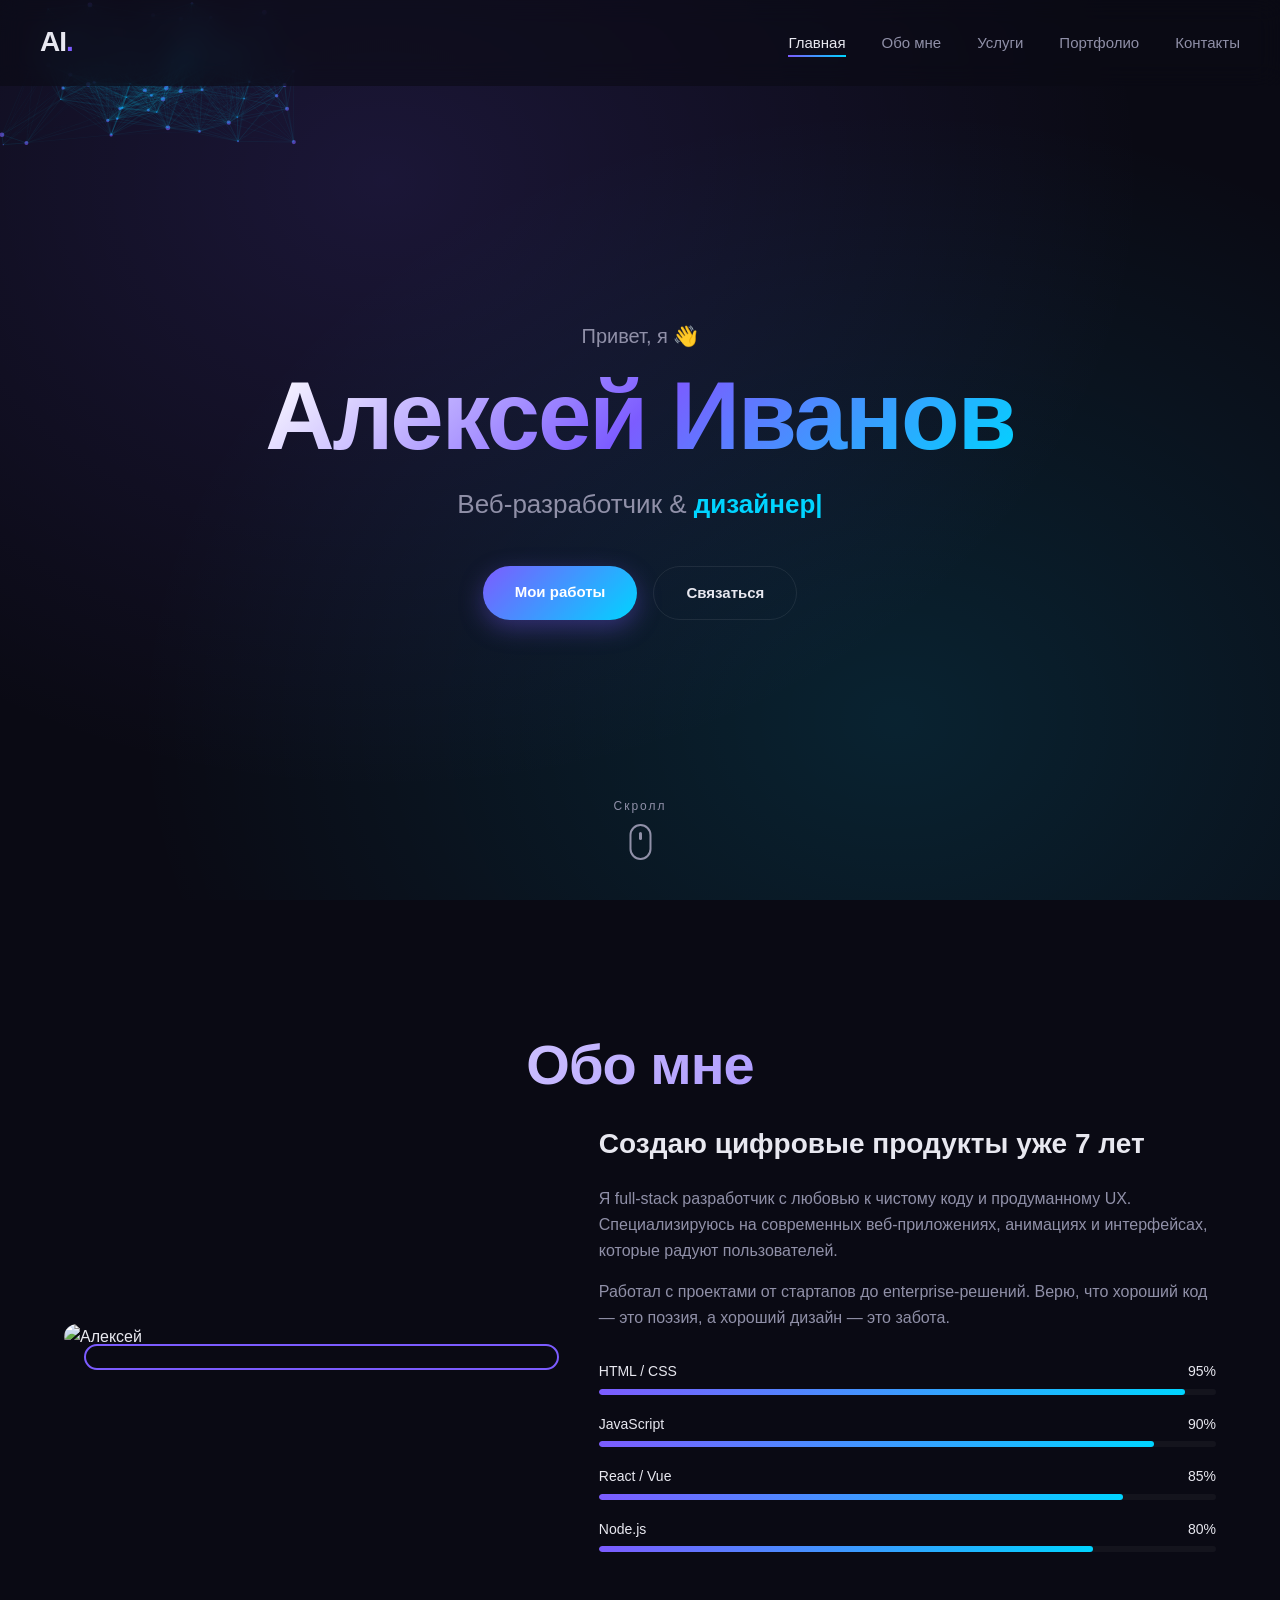
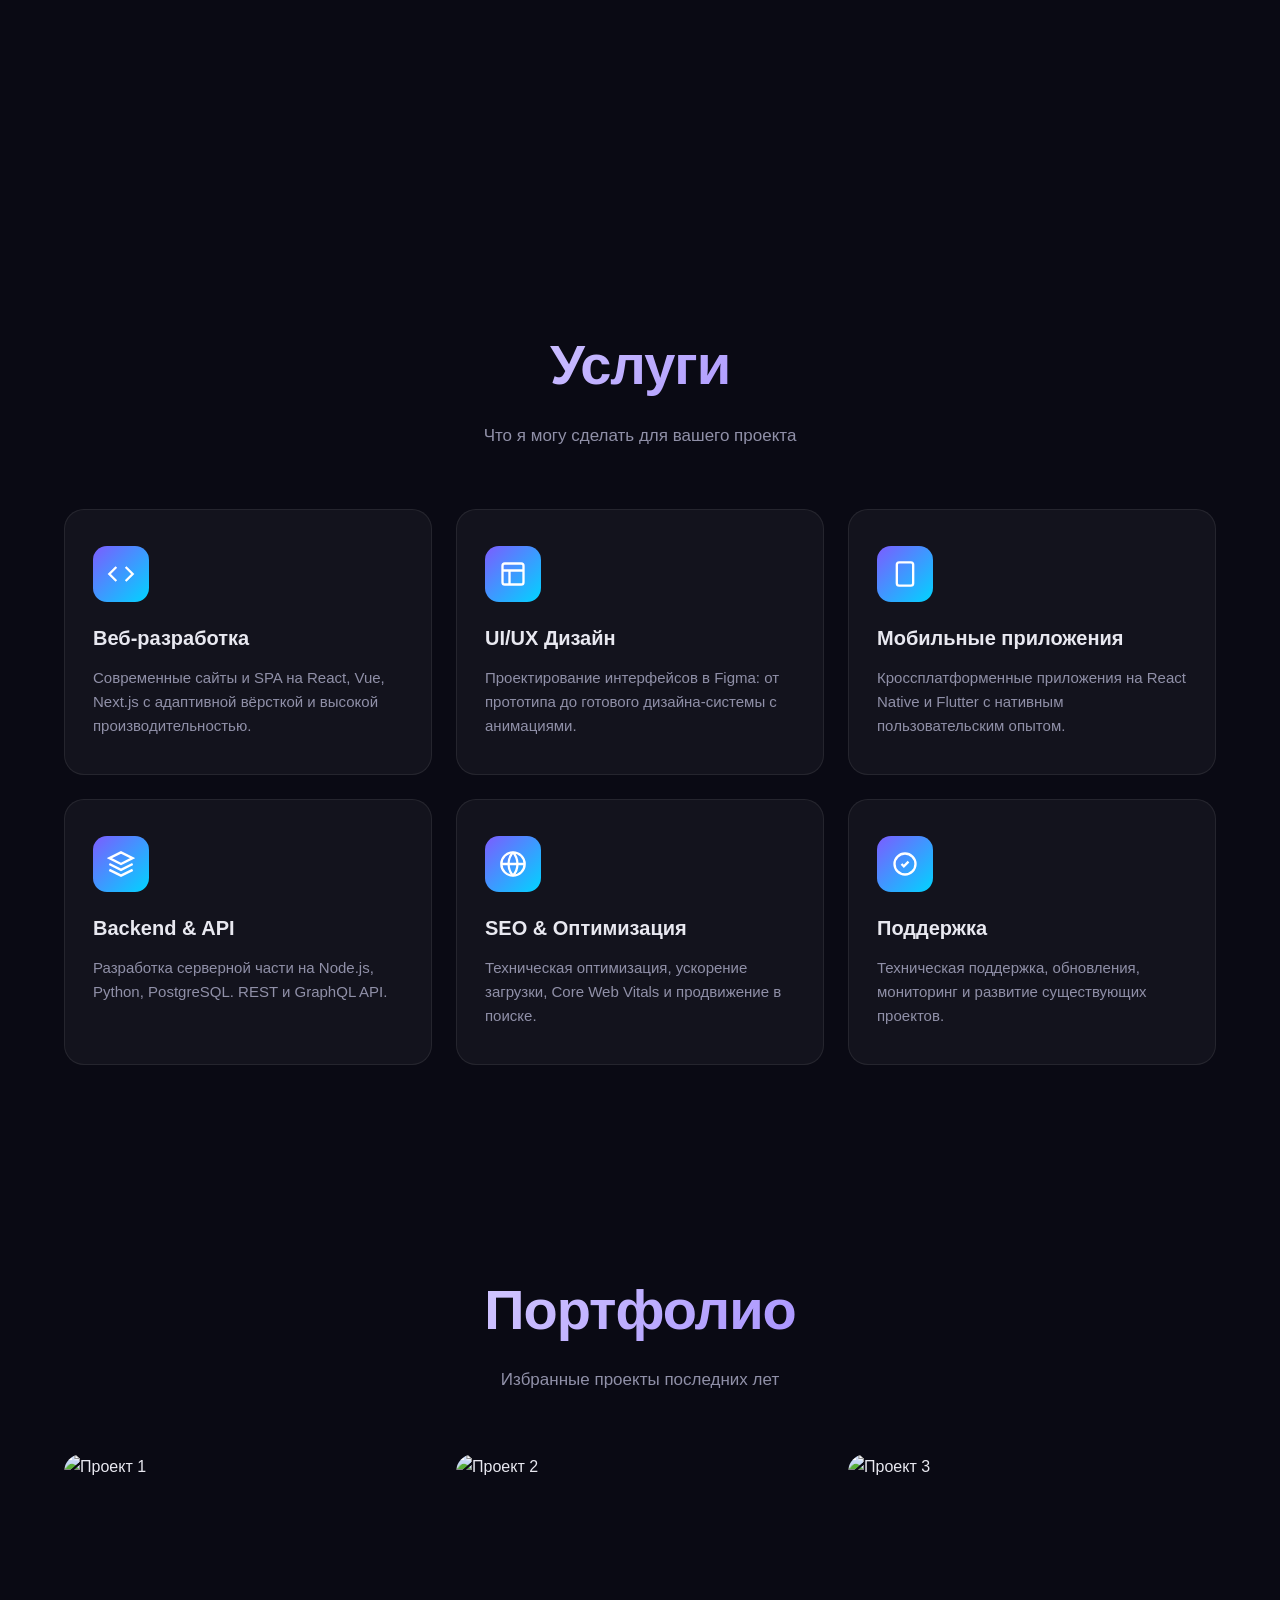
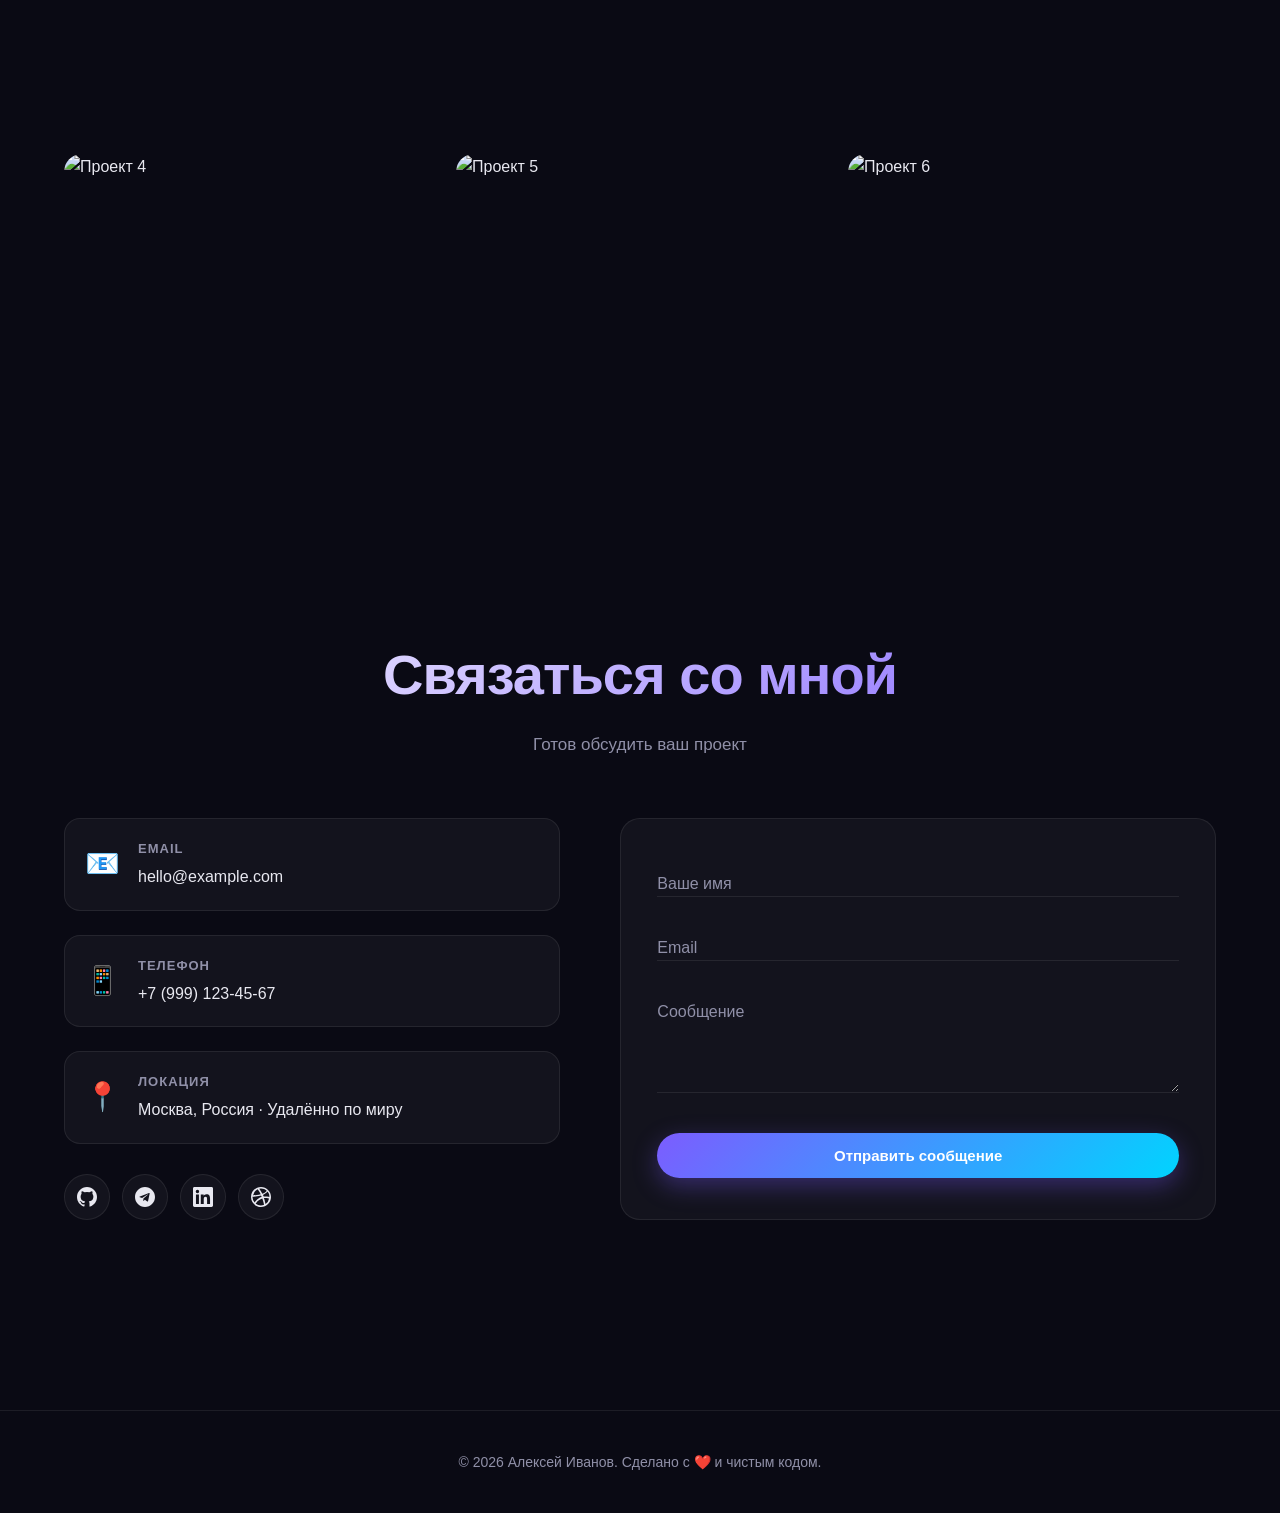
==== index.html @ ab9364de "new file new_site" ====
<!DOCTYPE html>
<html lang="ru">
<head>
<meta charset="UTF-8">
<meta name="viewport" content="width=device-width, initial-scale=1.0">
<title>Алексей Иванов — Веб-разработчик</title>
<link rel="stylesheet" href="styles.css">
</head>
<body>

<!-- Навигация -->
<nav class="navbar">
  <div class="logo">AI<span>.</span></div>
  <ul class="nav-links">
    <li><a href="#home" class="active">Главная</a></li>
    <li><a href="#about">Обо мне</a></li>
    <li><a href="#services">Услуги</a></li>
    <li><a href="#portfolio">Портфолио</a></li>
    <li><a href="#contact">Контакты</a></li>
  </ul>
  <button class="burger" aria-label="Меню">
    <span></span><span></span><span></span>
  </button>
</nav>

<!-- 1. Главная -->
<section id="home" class="section hero">
  <canvas id="particles"></canvas>
  <div class="hero-content">
    <p class="greeting">Привет, я 👋</p>
    <h1 class="name">Алексей Иванов</h1>
    <p class="role">Веб-разработчик &amp; <span id="typed" class="typed"></span></p>
    <div class="hero-buttons">
      <a href="#portfolio" class="btn btn-primary">Мои работы</a>
      <a href="#contact" class="btn btn-ghost">Связаться</a>
    </div>
  </div>
  <div class="scroll-indicator">
    <span>Скролл</span>
    <div class="mouse"></div>
  </div>
</section>

<!-- 2. Обо мне -->
<section id="about" class="section">
  <div class="container">
    <h2 class="section-title reveal">Обо мне</h2>
    <div class="about-grid">
      <div class="about-photo reveal">
        <img src="https://picsum.photos/seed/dev/500/600" alt="Алексей">
        <div class="photo-frame"></div>
      </div>
      <div class="about-text reveal">
        <h3>Создаю цифровые продукты уже 7 лет</h3>
        <p>Я full-stack разработчик с любовью к чистому коду и продуманному UX. Специализируюсь на современных веб-приложениях, анимациях и интерфейсах, которые радуют пользователей.</p>
        <p>Работал с проектами от стартапов до enterprise-решений. Верю, что хороший код — это поэзия, а хороший дизайн — это забота.</p>
        <div class="skills">
          <div class="skill">
            <div class="skill-head"><span>HTML / CSS</span><span>95%</span></div>
            <div class="bar"><div class="fill" data-value="95"></div></div>
          </div>
          <div class="skill">
            <div class="skill-head"><span>JavaScript</span><span>90%</span></div>
            <div class="bar"><div class="fill" data-value="90"></div></div>
          </div>
          <div class="skill">
            <div class="skill-head"><span>React / Vue</span><span>85%</span></div>
            <div class="bar"><div class="fill" data-value="85"></div></div>
          </div>
          <div class="skill">
            <div class="skill-head"><span>Node.js</span><span>80%</span></div>
            <div class="bar"><div class="fill" data-value="80"></div></div>
          </div>
        </div>
      </div>
    </div>
  </div>
</section>

<!-- 3. Услуги -->
<section id="services" class="section">
  <div class="container">
    <h2 class="section-title reveal">Услуги</h2>
    <p class="section-sub reveal">Что я могу сделать для вашего проекта</p>
    <div class="services-grid">
      <div class="service-card reveal">
        <div class="service-icon">
          <svg viewBox="0 0 24 24" fill="none" stroke="currentColor" stroke-width="2">
            <path d="M16 18l6-6-6-6M8 6l-6 6 6 6"/>
          </svg>
        </div>
        <h3>Веб-разработка</h3>
        <p>Современные сайты и SPA на React, Vue, Next.js с адаптивной вёрсткой и высокой производительностью.</p>
      </div>
      <div class="service-card reveal">
        <div class="service-icon">
          <svg viewBox="0 0 24 24" fill="none" stroke="currentColor" stroke-width="2">
            <rect x="3" y="3" width="18" height="18" rx="2"/>
            <path d="M3 9h18M9 21V9"/>
          </svg>
        </div>
        <h3>UI/UX Дизайн</h3>
        <p>Проектирование интерфейсов в Figma: от прототипа до готового дизайна-системы с анимациями.</p>
      </div>
      <div class="service-card reveal">
        <div class="service-icon">
          <svg viewBox="0 0 24 24" fill="none" stroke="currentColor" stroke-width="2">
            <rect x="5" y="2" width="14" height="20" rx="2"/>
            <path d="M12 18h.01"/>
          </svg>
        </div>
        <h3>Мобильные приложения</h3>
        <p>Кроссплатформенные приложения на React Native и Flutter с нативным пользовательским опытом.</p>
      </div>
      <div class="service-card reveal">
        <div class="service-icon">
          <svg viewBox="0 0 24 24" fill="none" stroke="currentColor" stroke-width="2">
            <path d="M12 2L2 7l10 5 10-5-10-5zM2 17l10 5 10-5M2 12l10 5 10-5"/>
          </svg>
        </div>
        <h3>Backend & API</h3>
        <p>Разработка серверной части на Node.js, Python, PostgreSQL. REST и GraphQL API.</p>
      </div>
      <div class="service-card reveal">
        <div class="service-icon">
          <svg viewBox="0 0 24 24" fill="none" stroke="currentColor" stroke-width="2">
            <circle cx="12" cy="12" r="10"/>
            <path d="M2 12h20M12 2a15 15 0 010 20M12 2a15 15 0 000 20"/>
          </svg>
        </div>
        <h3>SEO & Оптимизация</h3>
        <p>Техническая оптимизация, ускорение загрузки, Core Web Vitals и продвижение в поиске.</p>
      </div>
      <div class="service-card reveal">
        <div class="service-icon">
          <svg viewBox="0 0 24 24" fill="none" stroke="currentColor" stroke-width="2">
            <path d="M21 12a9 9 0 11-18 0 9 9 0 0118 0z"/>
            <path d="M9 12l2 2 4-4"/>
          </svg>
        </div>
        <h3>Поддержка</h3>
        <p>Техническая поддержка, обновления, мониторинг и развитие существующих проектов.</p>
      </div>
    </div>
  </div>
</section>

<!-- 4. Портфолио -->
<section id="portfolio" class="section">
  <div class="container">
    <h2 class="section-title reveal">Портфолио</h2>
    <p class="section-sub reveal">Избранные проекты последних лет</p>
    <div class="portfolio-grid">
      <div class="portfolio-item reveal" data-category="web">
        <img src="https://picsum.photos/seed/proj1/800/600" alt="Проект 1">
        <div class="portfolio-overlay">
          <h3>E-commerce платформа</h3>
          <p>Next.js · Stripe · PostgreSQL</p>
          <button class="view-btn">Открыть →</button>
        </div>
      </div>
      <div class="portfolio-item reveal" data-category="design">
        <img src="https://picsum.photos/seed/proj2/800/600" alt="Проект 2">
        <div class="portfolio-overlay">
          <h3>Дизайн-система</h3>
          <p>Figma · Storybook · Tokens</p>
          <button class="view-btn">Открыть →</button>
        </div>
      </div>
      <div class="portfolio-item reveal" data-category="app">
        <img src="https://picsum.photos/seed/proj3/800/600" alt="Проект 3">
        <div class="portfolio-overlay">
          <h3>Мобильное приложение</h3>
          <p>React Native · Firebase</p>
          <button class="view-btn">Открыть →</button>
        </div>
      </div>
      <div class="portfolio-item reveal" data-category="web">
        <img src="https://picsum.photos/seed/proj4/800/600" alt="Проект 4">
        <div class="portfolio-overlay">
          <h3>SaaS Dashboard</h3>
          <p>Vue 3 · D3.js · Tailwind</p>
          <button class="view-btn">Открыть →</button>
        </div>
      </div>
      <div class="portfolio-item reveal" data-category="design">
        <img src="https://picsum.photos/seed/proj5/800/600" alt="Проект 5">
        <div class="portfolio-overlay">
          <h3>Лендинг стартапа</h3>
          <p>GSAP · Three.js · WebGL</p>
          <button class="view-btn">Открыть →</button>
        </div>
      </div>
      <div class="portfolio-item reveal" data-category="app">
        <img src="https://picsum.photos/seed/proj6/800/600" alt="Проект 6">
        <div class="portfolio-overlay">
          <h3>Фитнес-трекер</h3>
          <p>Flutter · Node.js · MongoDB</p>
          <button class="view-btn">Открыть →</button>
        </div>
      </div>
    </div>
  </div>
</section>

<!-- 5. Контакты -->
<section id="contact" class="section">
  <div class="container">
    <h2 class="section-title reveal">Связаться со мной</h2>
    <p class="section-sub reveal">Готов обсудить ваш проект</p>
    <div class="contact-grid">
      <div class="contact-info reveal">
        <div class="contact-item">
          <div class="contact-icon">📧</div>
          <div>
            <h4>Email</h4>
            <a href="mailto:hello@example.com">hello@example.com</a>
          </div>
        </div>
        <div class="contact-item">
          <div class="contact-icon">📱</div>
          <div>
            <h4>Телефон</h4>
            <a href="tel:+79991234567">+7 (999) 123-45-67</a>
          </div>
        </div>
        <div class="contact-item">
          <div class="contact-icon">📍</div>
          <div>
            <h4>Локация</h4>
            <p>Москва, Россия · Удалённо по миру</p>
          </div>
        </div>
        <div class="socials">
          <a href="#" class="social" aria-label="GitHub">
            <svg viewBox="0 0 24 24" fill="currentColor"><path d="M12 0C5.37 0 0 5.37 0 12c0 5.3 3.44 9.8 8.2 11.4.6.1.82-.26.82-.58v-2c-3.34.73-4.04-1.6-4.04-1.6-.55-1.4-1.34-1.76-1.34-1.76-1.1-.75.08-.74.08-.74 1.2.08 1.84 1.24 1.84 1.24 1.08 1.84 2.82 1.3 3.5 1 .1-.78.42-1.3.76-1.6-2.66-.3-5.46-1.34-5.46-5.94 0-1.3.46-2.38 1.22-3.22-.12-.3-.52-1.52.12-3.16 0 0 1-.32 3.3 1.22a11.5 11.5 0 016 0c2.3-1.54 3.3-1.22 3.3-1.22.64 1.64.24 2.86.12 3.16.76.84 1.22 1.92 1.22 3.22 0 4.62-2.8 5.64-5.48 5.94.44.38.82 1.12.82 2.26v3.34c0 .32.22.7.82.58C20.56 21.8 24 17.3 24 12 24 5.37 18.63 0 12 0z"/></svg>
          </a>
          <a href="#" class="social" aria-label="Telegram">
            <svg viewBox="0 0 24 24" fill="currentColor"><path d="M12 0C5.37 0 0 5.37 0 12s5.37 12 12 12 12-5.37 12-12S18.63 0 12 0zm5.53 8.16l-1.84 8.68c-.14.62-.5.77-1.02.48l-2.82-2.08-1.36 1.3c-.15.15-.28.28-.57.28l.2-2.9 5.28-4.77c.23-.2-.05-.32-.35-.12l-6.52 4.1-2.81-.88c-.61-.19-.62-.61.13-.9l10.97-4.23c.5-.19.95.12.79.94z"/></svg>
          </a>
          <a href="#" class="social" aria-label="LinkedIn">
            <svg viewBox="0 0 24 24" fill="currentColor"><path d="M20.45 20.45h-3.56v-5.57c0-1.33-.02-3.04-1.85-3.04-1.86 0-2.14 1.45-2.14 2.95v5.66H9.34V9h3.42v1.56h.05c.48-.9 1.64-1.85 3.37-1.85 3.6 0 4.27 2.37 4.27 5.46v6.28zM5.34 7.43a2.07 2.07 0 110-4.14 2.07 2.07 0 010 4.14zM7.12 20.45H3.56V9h3.56v11.45zM22.22 0H1.77C.79 0 0 .77 0 1.72v20.56C0 23.23.79 24 1.77 24h20.45c.98 0 1.78-.77 1.78-1.72V1.72C24 .77 23.2 0 22.22 0z"/></svg>
          </a>
          <a href="#" class="social" aria-label="Dribbble">
            <svg viewBox="0 0 24 24" fill="currentColor"><path d="M12 0C5.37 0 0 5.37 0 12s5.37 12 12 12 12-5.37 12-12S18.63 0 12 0zm7.93 5.52a10 10 0 012.26 6.24c-.33-.07-3.64-.74-6.98-.32-.07-.17-.14-.35-.22-.53-.2-.48-.43-.97-.67-1.44 3.7-1.5 5.38-3.68 5.61-3.95zM12 1.82c2.63 0 5.04 1 6.87 2.65-.2.28-1.7 2.33-5.27 3.67A47.3 47.3 0 009.9 2.2 10.2 10.2 0 0112 1.82zM8 2.7a48.7 48.7 0 013.68 5.87c-4.64 1.24-8.74 1.21-9.18 1.2A10.23 10.23 0 018 2.7zM1.8 12v-.3c.43.01 5.26.07 10.22-1.42.28.56.55 1.12.79 1.68l-.36.1c-5.12 1.65-7.84 6.17-8.08 6.56A10.17 10.17 0 011.8 12zm3.9 8.08c.16-.27 2.15-4.27 7.78-6.23l.06-.02c1.4 3.63 1.97 6.69 2.12 7.55a10.18 10.18 0 01-9.96-1.3zm11.7.3c-.1-.6-.63-3.53-1.94-7.1 3.14-.5 5.9.32 6.25.43a10.2 10.2 0 01-4.3 6.67z"/></svg>
          </a>
        </div>
      </div>
      <form class="contact-form reveal" id="contactForm">
        <div class="form-group">
          <input type="text" id="name" required placeholder=" ">
          <label for="name">Ваше имя</label>
        </div>
        <div class="form-group">
          <input type="email" id="email" required placeholder=" ">
          <label for="email">Email</label>
        </div>
        <div class="form-group">
          <textarea id="message" rows="5" required placeholder=" "></textarea>
          <label for="message">Сообщение</label>
        </div>
        <button type="submit" class="btn btn-primary">Отправить сообщение</button>
      </form>
    </div>
  </div>
</section>

<footer>
  <p>© 2026 Алексей Иванов. Сделано с ❤️ и чистым кодом.</p>
</footer>

<script src="script.js"></script>
</body>
</html>
---- styles.css ----
* { margin: 0; padding: 0; box-sizing: border-box; }

:root {
  --bg: #0a0a14;
  --bg-2: #12122a;
  --text: #e8e8f0;
  --muted: #9090a8;
  --accent: #7c5cff;
  --accent-2: #00d4ff;
  --card: rgba(255, 255, 255, 0.04);
  --border: rgba(255, 255, 255, 0.08);
}

html { scroll-behavior: smooth; }
body {
  font-family: -apple-system, BlinkMacSystemFont, 'Segoe UI', Roboto, sans-serif;
  background: var(--bg);
  color: var(--text);
  line-height: 1.6;
  overflow-x: hidden;
}

.container { max-width: 1200px; margin: 0 auto; padding: 0 24px; }

/* Навигация */
.navbar {
  position: fixed; top: 0; left: 0; right: 0;
  padding: 20px 40px;
  display: flex; justify-content: space-between; align-items: center;
  z-index: 100;
  backdrop-filter: blur(12px);
  background: rgba(10, 10, 20, 0.6);
  border-bottom: 1px solid transparent;
  transition: all 0.3s;
}
.navbar.scrolled { border-bottom-color: var(--border); padding: 14px 40px; }
.logo { font-size: 28px; font-weight: 800; letter-spacing: -1px; }
.logo span { color: var(--accent); }
.nav-links { display: flex; gap: 36px; list-style: none; }
.nav-links a {
  color: var(--muted); text-decoration: none; font-size: 15px;
  position: relative; transition: color 0.3s;
}
.nav-links a::after {
  content: ''; position: absolute; bottom: -6px; left: 0;
  width: 0; height: 2px;
  background: linear-gradient(90deg, var(--accent), var(--accent-2));
  transition: width 0.3s;
}
.nav-links a:hover, .nav-links a.active { color: var(--text); }
.nav-links a:hover::after, .nav-links a.active::after { width: 100%; }
.burger { display: none; background: none; border: none; cursor: pointer; flex-direction: column; gap: 5px; }
.burger span { width: 26px; height: 2px; background: var(--text); transition: 0.3s; }

/* Секции */
.section { min-height: 100vh; padding: 120px 0 80px; position: relative; }

/* Hero */
.hero {
  display: flex; align-items: center; justify-content: center;
  overflow: hidden;
  background: radial-gradient(ellipse at 30% 20%, rgba(124, 92, 255, 0.15), transparent 60%),
              radial-gradient(ellipse at 70% 80%, rgba(0, 212, 255, 0.12), transparent 60%);
}
#particles { position: absolute; inset: 0; z-index: 0; }
.hero-content { position: relative; z-index: 1; text-align: center; }
.greeting {
  font-size: 20px; color: var(--muted); margin-bottom: 16px;
  opacity: 0; animation: fadeUp 0.8s 0.2s forwards;
}
.name {
  font-size: clamp(48px, 8vw, 96px);
  font-weight: 800; letter-spacing: -2px; line-height: 1;
  background: linear-gradient(135deg, #fff 0%, var(--accent) 50%, var(--accent-2) 100%);
  -webkit-background-clip: text; background-clip: text;
  -webkit-text-fill-color: transparent;
  opacity: 0; animation: fadeUp 0.8s 0.4s forwards;
}
.role {
  font-size: clamp(18px, 2.5vw, 26px); color: var(--muted); margin: 20px 0 40px;
  opacity: 0; animation: fadeUp 0.8s 0.6s forwards;
}
.typed { color: var(--accent-2); font-weight: 600; }
.typed::after { content: '|'; animation: blink 1s infinite; }
.hero-buttons { display: flex; gap: 16px; justify-content: center; opacity: 0; animation: fadeUp 0.8s 0.8s forwards; }
.btn {
  padding: 14px 32px; border-radius: 50px; font-size: 15px; font-weight: 600;
  text-decoration: none; cursor: pointer; border: none;
  transition: all 0.3s; display: inline-block;
}
.btn-primary {
  background: linear-gradient(135deg, var(--accent), var(--accent-2));
  color: #fff; box-shadow: 0 8px 24px rgba(124, 92, 255, 0.35);
}
.btn-primary:hover { transform: translateY(-3px); box-shadow: 0 12px 32px rgba(124, 92, 255, 0.5); }
.btn-ghost {
  background: transparent; color: var(--text);
  border: 1px solid var(--border);
}
.btn-ghost:hover { background: var(--card); border-color: var(--accent); }

.scroll-indicator {
  position: absolute; bottom: 40px; left: 50%; transform: translateX(-50%);
  display: flex; flex-direction: column; align-items: center; gap: 8px;
  color: var(--muted); font-size: 12px; letter-spacing: 2px;
  opacity: 0; animation: fadeIn 1s 1.5s forwards;
}
.mouse {
  width: 22px; height: 36px; border: 2px solid var(--muted); border-radius: 12px;
  position: relative;
}
.mouse::after {
  content: ''; position: absolute; top: 6px; left: 50%; transform: translateX(-50%);
  width: 3px; height: 8px; background: var(--muted); border-radius: 2px;
  animation: scrollDot 1.5s infinite;
}

/* Заголовки секций */
.section-title {
  font-size: clamp(36px, 5vw, 56px); font-weight: 800; text-align: center;
  margin-bottom: 12px; letter-spacing: -1px;
  background: linear-gradient(135deg, #fff, var(--accent));
  -webkit-background-clip: text; background-clip: text;
  -webkit-text-fill-color: transparent;
}
.section-sub { text-align: center; color: var(--muted); margin-bottom: 60px; font-size: 17px; }

/* About */
.about-grid { display: grid; grid-template-columns: 1fr 1.3fr; gap: 60px; align-items: center; }
.about-photo { position: relative; }
.about-photo img {
  width: 100%; border-radius: 20px; display: block;
  filter: grayscale(20%); transition: 0.5s;
}
.about-photo:hover img { filter: grayscale(0); transform: scale(1.02); }
.photo-frame {
  position: absolute; inset: 20px -20px -20px 20px;
  border: 2px solid var(--accent); border-radius: 20px; z-index: -1;
}
.about-text h3 { font-size: 28px; margin-bottom: 20px; }
.about-text p { color: var(--muted); margin-bottom: 16px; }
.skills { margin-top: 30px; display: flex; flex-direction: column; gap: 18px; }
.skill-head { display: flex; justify-content: space-between; margin-bottom: 6px; font-size: 14px; }
.bar { height: 6px; background: var(--card); border-radius: 3px; overflow: hidden; }
.fill {
  height: 100%; width: 0;
  background: linear-gradient(90deg, var(--accent), var(--accent-2));
  border-radius: 3px; transition: width 1.5s cubic-bezier(0.22, 1, 0.36, 1);
}

/* Services */
.services-grid {
  display: grid; grid-template-columns: repeat(auto-fit, minmax(280px, 1fr)); gap: 24px;
}
.service-card {
  padding: 36px 28px; background: var(--card);
  border: 1px solid var(--border); border-radius: 20px;
  transition: all 0.4s; position: relative; overflow: hidden;
}
.service-card::before {
  content: ''; position: absolute; inset: 0;
  background: linear-gradient(135deg, rgba(124, 92, 255, 0.1), rgba(0, 212, 255, 0.05));
  opacity: 0; transition: opacity 0.4s;
}
.service-card:hover { transform: translateY(-8px); border-color: var(--accent); }
.service-card:hover::before { opacity: 1; }
.service-icon {
  width: 56px; height: 56px; border-radius: 14px;
  background: linear-gradient(135deg, var(--accent), var(--accent-2));
  display: flex; align-items: center; justify-content: center;
  margin-bottom: 20px; position: relative; z-index: 1;
}
.service-icon svg { width: 28px; height: 28px; color: #fff; }
.service-card h3 { margin-bottom: 12px; font-size: 20px; position: relative; z-index: 1; }
.service-card p { color: var(--muted); font-size: 15px; position: relative; z-index: 1; }

/* Portfolio */
.portfolio-grid {
  display: grid; grid-template-columns: repeat(auto-fit, minmax(320px, 1fr)); gap: 24px;
}
.portfolio-item {
  position: relative; border-radius: 18px; overflow: hidden;
  aspect-ratio: 4 / 3; cursor: pointer;
}
.portfolio-item img {
  width: 100%; height: 100%; object-fit: cover;
  transition: transform 0.6s;
}
.portfolio-overlay {
  position: absolute; inset: 0;
  background: linear-gradient(180deg, transparent 30%, rgba(10, 10, 20, 0.95));
  display: flex; flex-direction: column; justify-content: flex-end;
  padding: 28px; opacity: 0; transition: opacity 0.4s;
}
.portfolio-item:hover img { transform: scale(1.08); }
.portfolio-item:hover .portfolio-overlay { opacity: 1; }
.portfolio-overlay h3 { font-size: 22px; margin-bottom: 6px; }
.portfolio-overlay p { color: var(--muted); margin-bottom: 14px; font-size: 14px; }
.view-btn {
  align-self: flex-start; padding: 8px 18px;
  background: rgba(255,255,255,0.1); border: 1px solid rgba(255,255,255,0.2);
  color: #fff; border-radius: 30px; cursor: pointer; font-size: 13px;
  transition: 0.3s;
}
.view-btn:hover { background: var(--accent); border-color: var(--accent); }

/* Contact */
.contact-grid { display: grid; grid-template-columns: 1fr 1.2fr; gap: 60px; }
.contact-item {
  display: flex; gap: 18px; align-items: center; margin-bottom: 24px;
  padding: 20px; background: var(--card); border-radius: 16px;
  border: 1px solid var(--border); transition: 0.3s;
}
.contact-item:hover { border-color: var(--accent); transform: translateX(6px); }
.contact-icon { font-size: 28px; }
.contact-item h4 { font-size: 13px; color: var(--muted); text-transform: uppercase; letter-spacing: 1px; margin-bottom: 4px; }
.contact-item a, .contact-item p { color: var(--text); text-decoration: none; font-size: 16px; }
.socials { display: flex; gap: 12px; margin-top: 30px; }
.social {
  width: 46px; height: 46px; border-radius: 50%;
  background: var(--card); border: 1px solid var(--border);
  display: flex; align-items: center; justify-content: center;
  color: var(--text); transition: 0.3s;
}
.social svg { width: 20px; height: 20px; }
.social:hover {
  background: linear-gradient(135deg, var(--accent), var(--accent-2));
  border-color: transparent; transform: translateY(-4px);
}

.contact-form {
  padding: 36px; background: var(--card);
  border: 1px solid var(--border); border-radius: 20px;
}
.form-group { position: relative; margin-bottom: 22px; }
.form-group input, .form-group textarea {
  width: 100%; padding: 16px 0 8px;
  background: transparent; border: none;
  border-bottom: 1px solid var(--border);
  color: var(--text); font-size: 15px; font-family: inherit;
  outline: none; transition: border-color 0.3s; resize: vertical;
}
.form-group label {
  position: absolute; left: 0; top: 16px;
  color: var(--muted); pointer-events: none;
  transition: all 0.3s;
}
.form-group input:focus, .form-group textarea:focus { border-bottom-color: var(--accent); }
.form-group input:focus + label,
.form-group input:not(:placeholder-shown) + label,
.form-group textarea:focus + label,
.form-group textarea:not(:placeholder-shown) + label {
  top: -4px; font-size: 12px; color: var(--accent);
}
.contact-form .btn { width: 100%; margin-top: 10px; }

footer {
  text-align: center; padding: 40px 20px;
  border-top: 1px solid var(--border); color: var(--muted); font-size: 14px;
}

/* Reveal анимации */
.reveal { opacity: 0; transform: translateY(40px); transition: all 0.8s cubic-bezier(0.22, 1, 0.36, 1); }
.reveal.visible { opacity: 1; transform: translateY(0); }

@keyframes fadeUp { to { opacity: 1; transform: translateY(0); } }
@keyframes fadeIn { to { opacity: 1; } }
@keyframes blink { 50% { opacity: 0; } }
@keyframes scrollDot {
  0% { transform: translate(-50%, 0); opacity: 1; }
  100% { transform: translate(-50%, 12px); opacity: 0; }
}

/* Адаптив */
@media (max-width: 900px) {
  .about-grid, .contact-grid { grid-template-columns: 1fr; gap: 40px; }
  .photo-frame { inset: 15px -15px -15px 15px; }
}
@media (max-width: 700px) {
  .navbar { padding: 16px 20px; }
  .nav-links {
    position: fixed; top: 0; right: -100%; width: 75%; height: 100vh;
    background: var(--bg-2); flex-direction: column;
    justify-content: center; align-items: center; gap: 30px;
    transition: right 0.4s;
  }
  .nav-links.open { right: 0; }
  .burger { display: flex; z-index: 101; }
  .burger.open span:nth-child(1) { transform: translateY(7px) rotate(45deg); }
  .burger.open span:nth-child(2) { opacity: 0; }
  .burger.open span:nth-child(3) { transform: translateY(-7px) rotate(-45deg); }
  .section { padding: 100px 0 60px; }
  .hero-buttons { flex-direction: column; }
  .btn { width: 100%; text-align: center; }
}
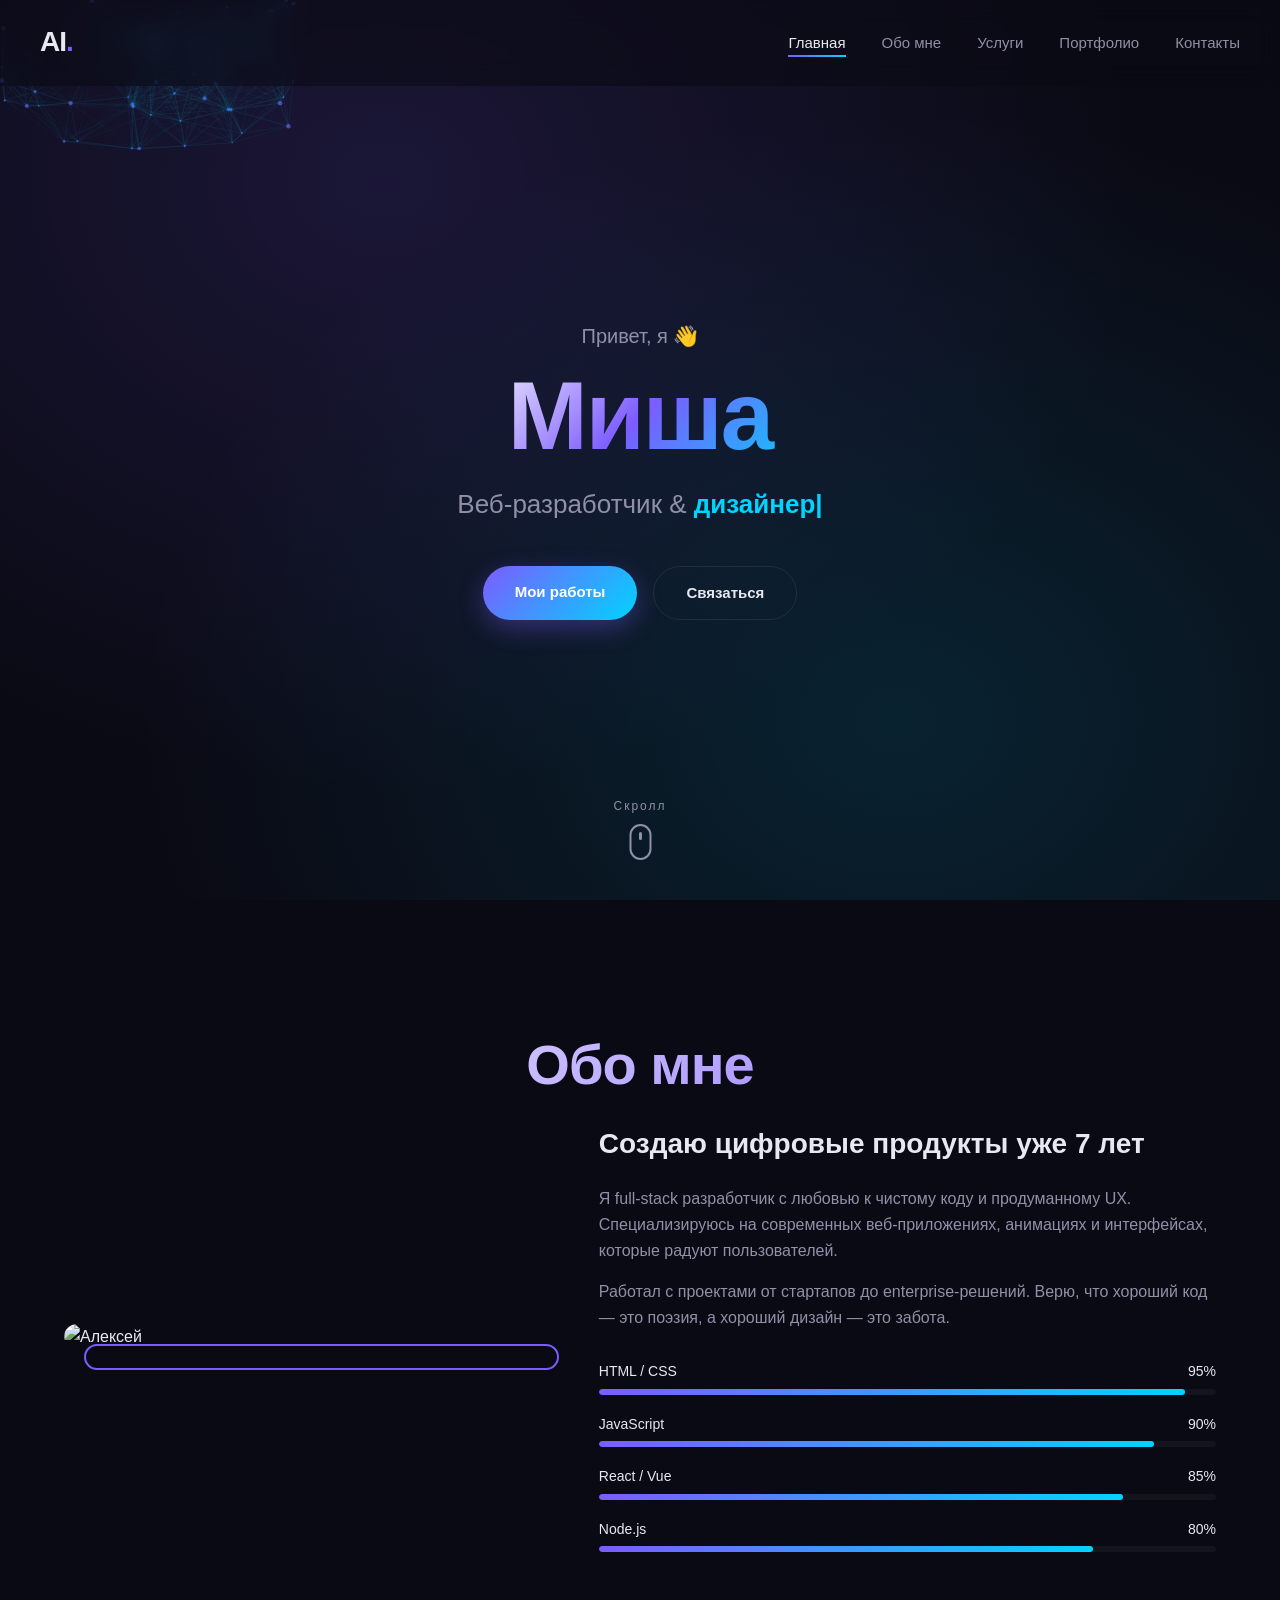
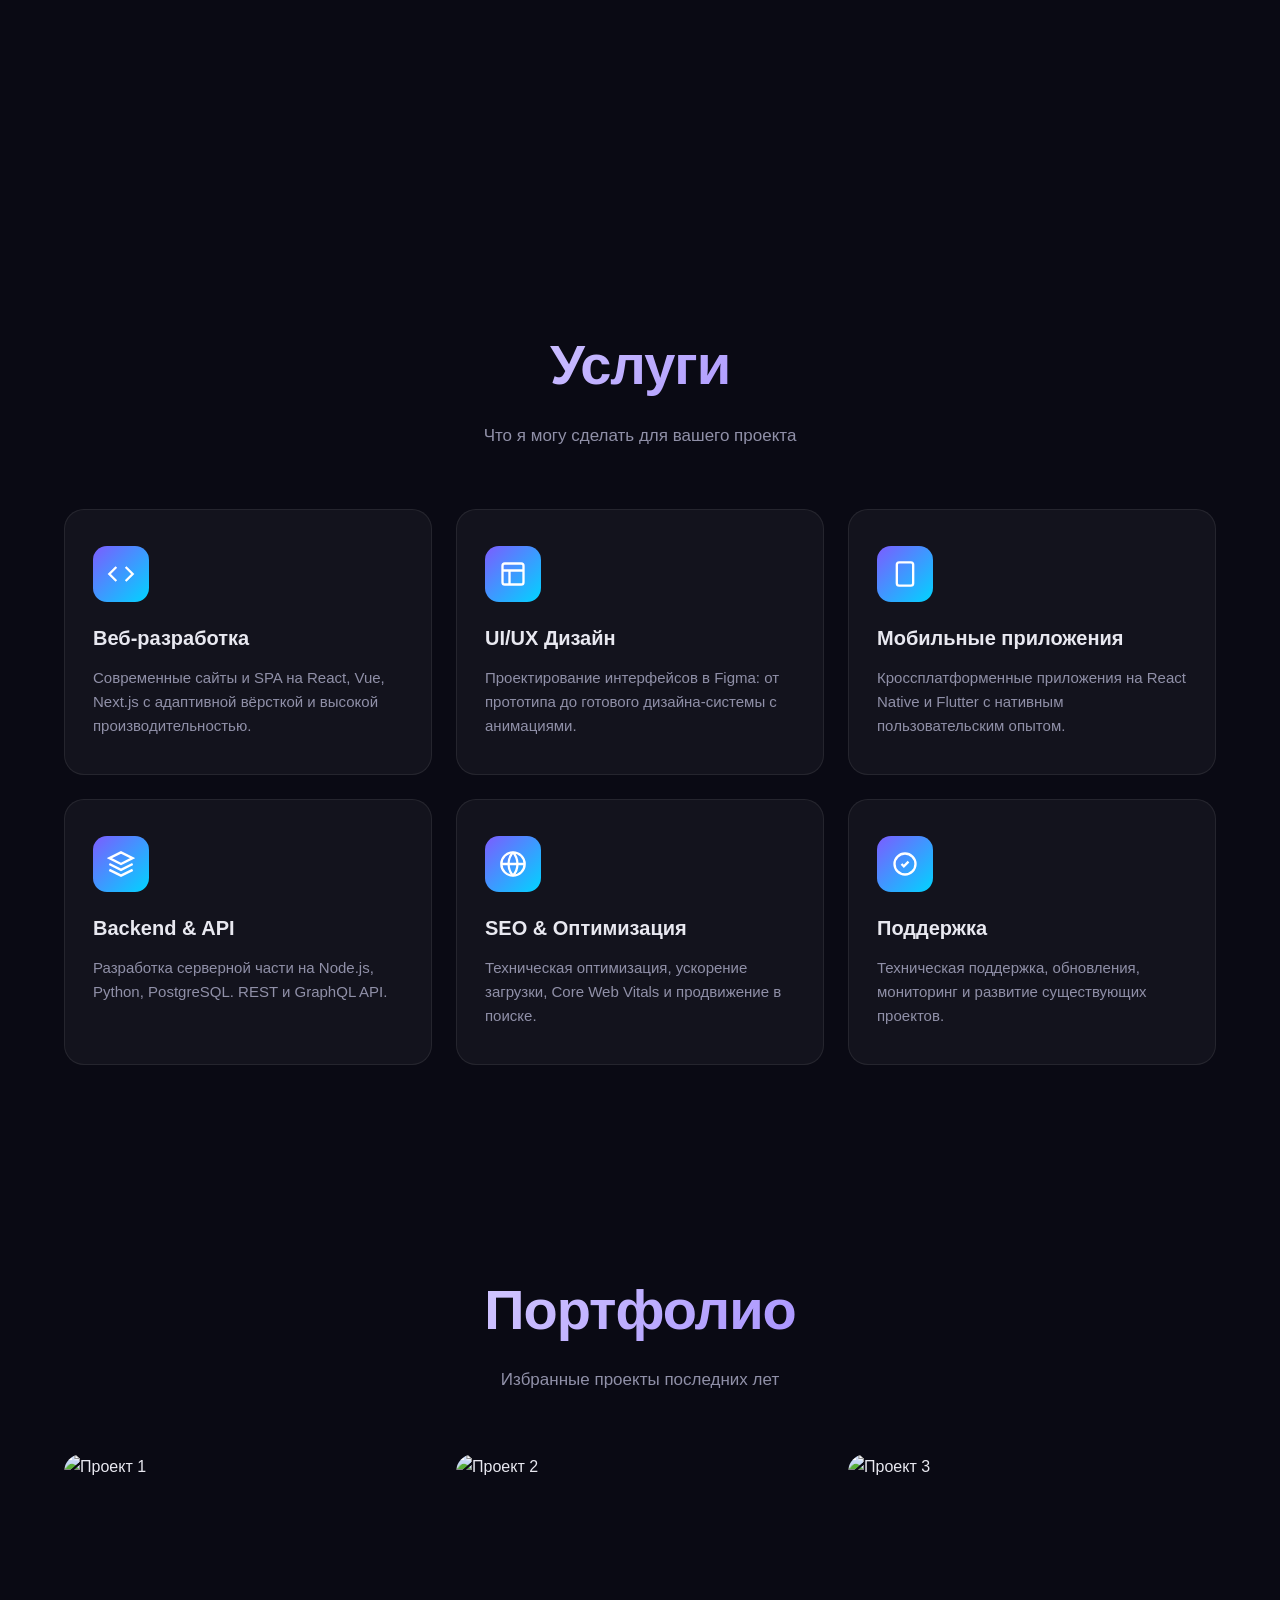
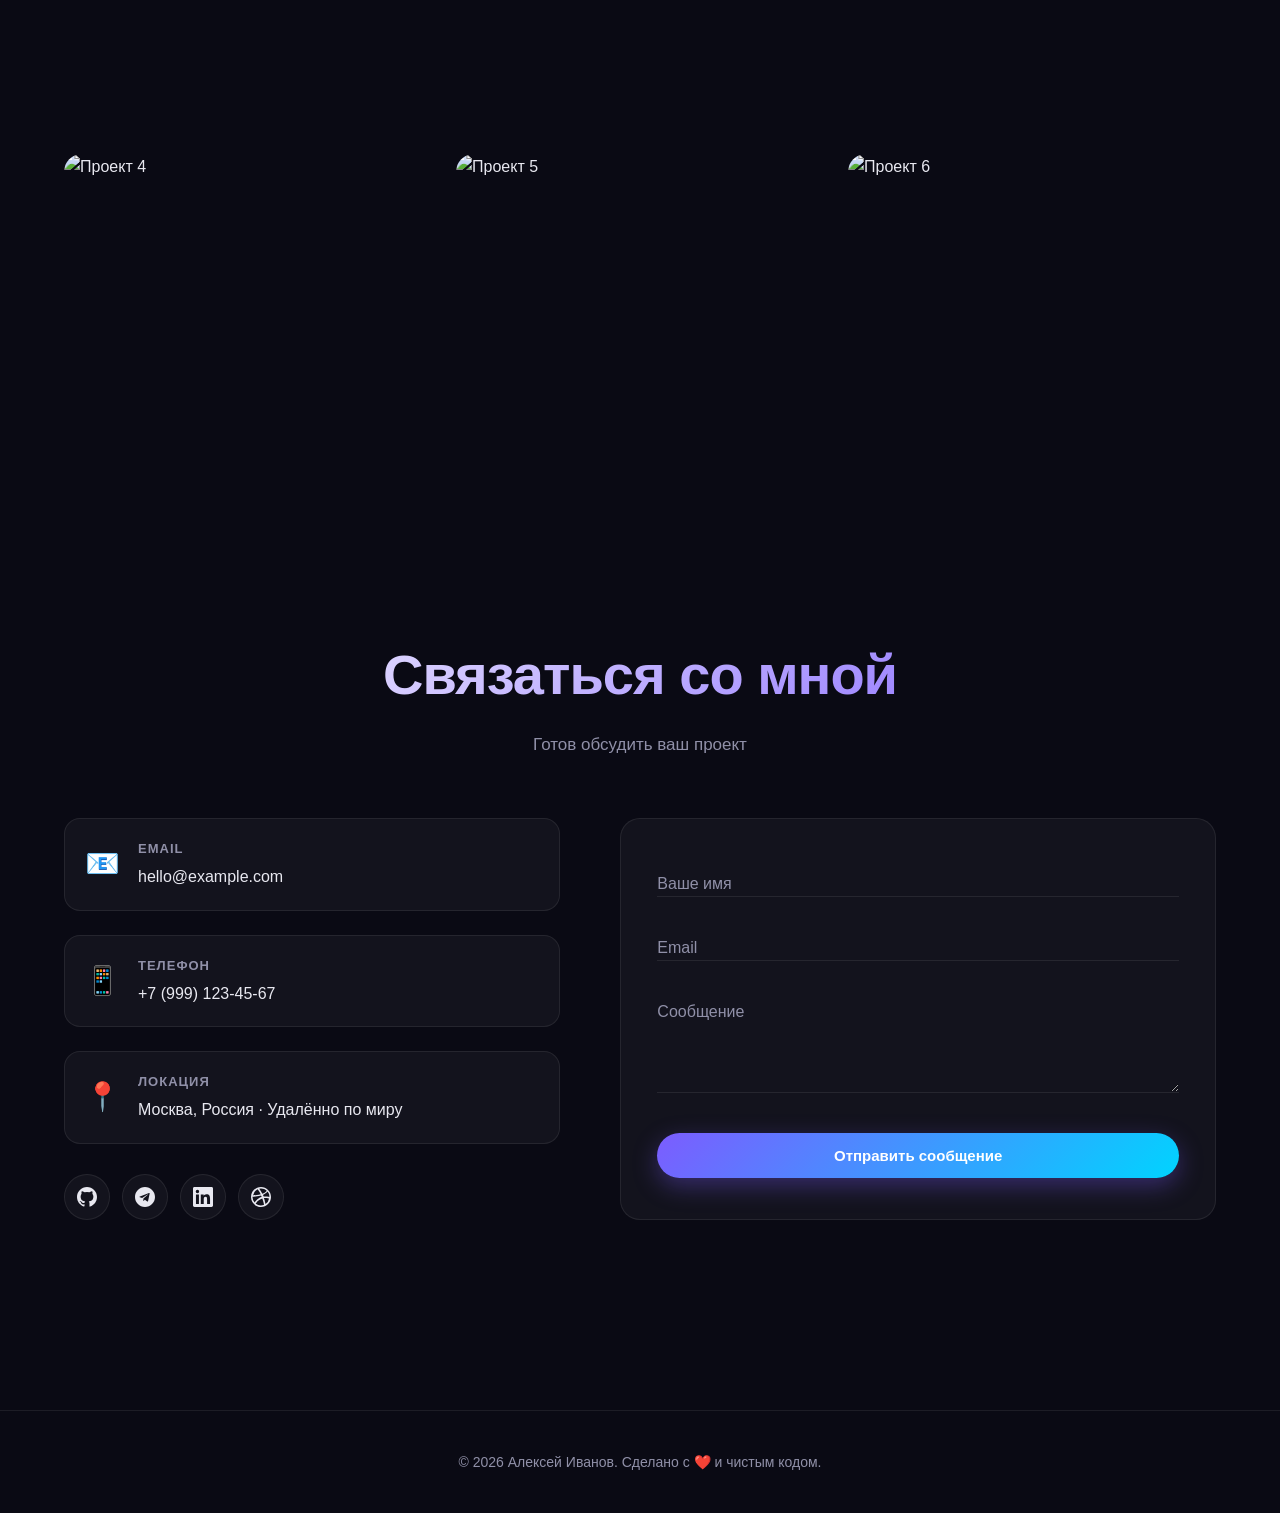
==== commit 621f6445: "new file new_site2" ====
--- a/index.html
+++ b/index.html
@@ -3,7 +3,7 @@
 <head>
 <meta charset="UTF-8">
 <meta name="viewport" content="width=device-width, initial-scale=1.0">
-<title>Алексей Иванов — Веб-разработчик</title>
+<title>Миша — Веб-разработчик</title>
 <link rel="stylesheet" href="styles.css">
 </head>
 <body>
@@ -28,7 +28,7 @@
   <canvas id="particles"></canvas>
   <div class="hero-content">
     <p class="greeting">Привет, я 👋</p>
-    <h1 class="name">Алексей Иванов</h1>
+    <h1 class="name">Миша</h1>
     <p class="role">Веб-разработчик &amp; <span id="typed" class="typed"></span></p>
     <div class="hero-buttons">
       <a href="#portfolio" class="btn btn-primary">Мои работы</a>
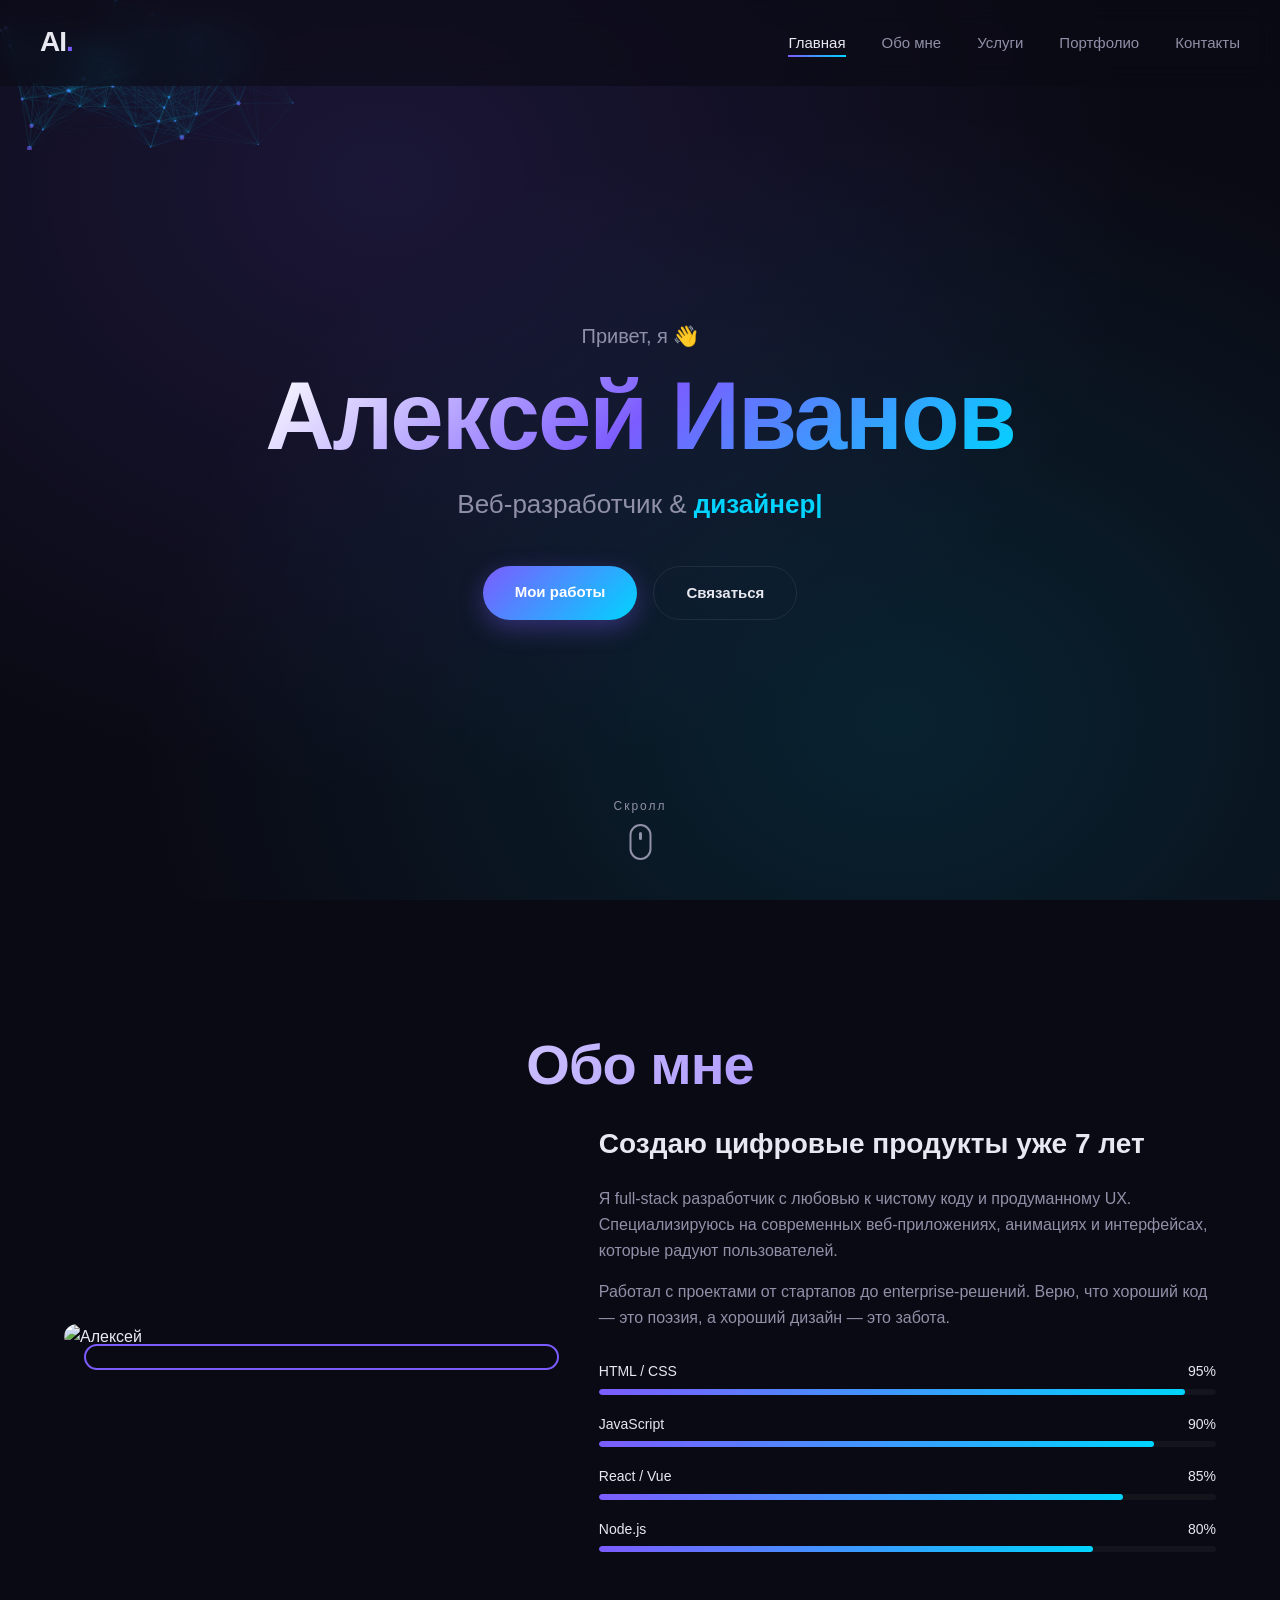
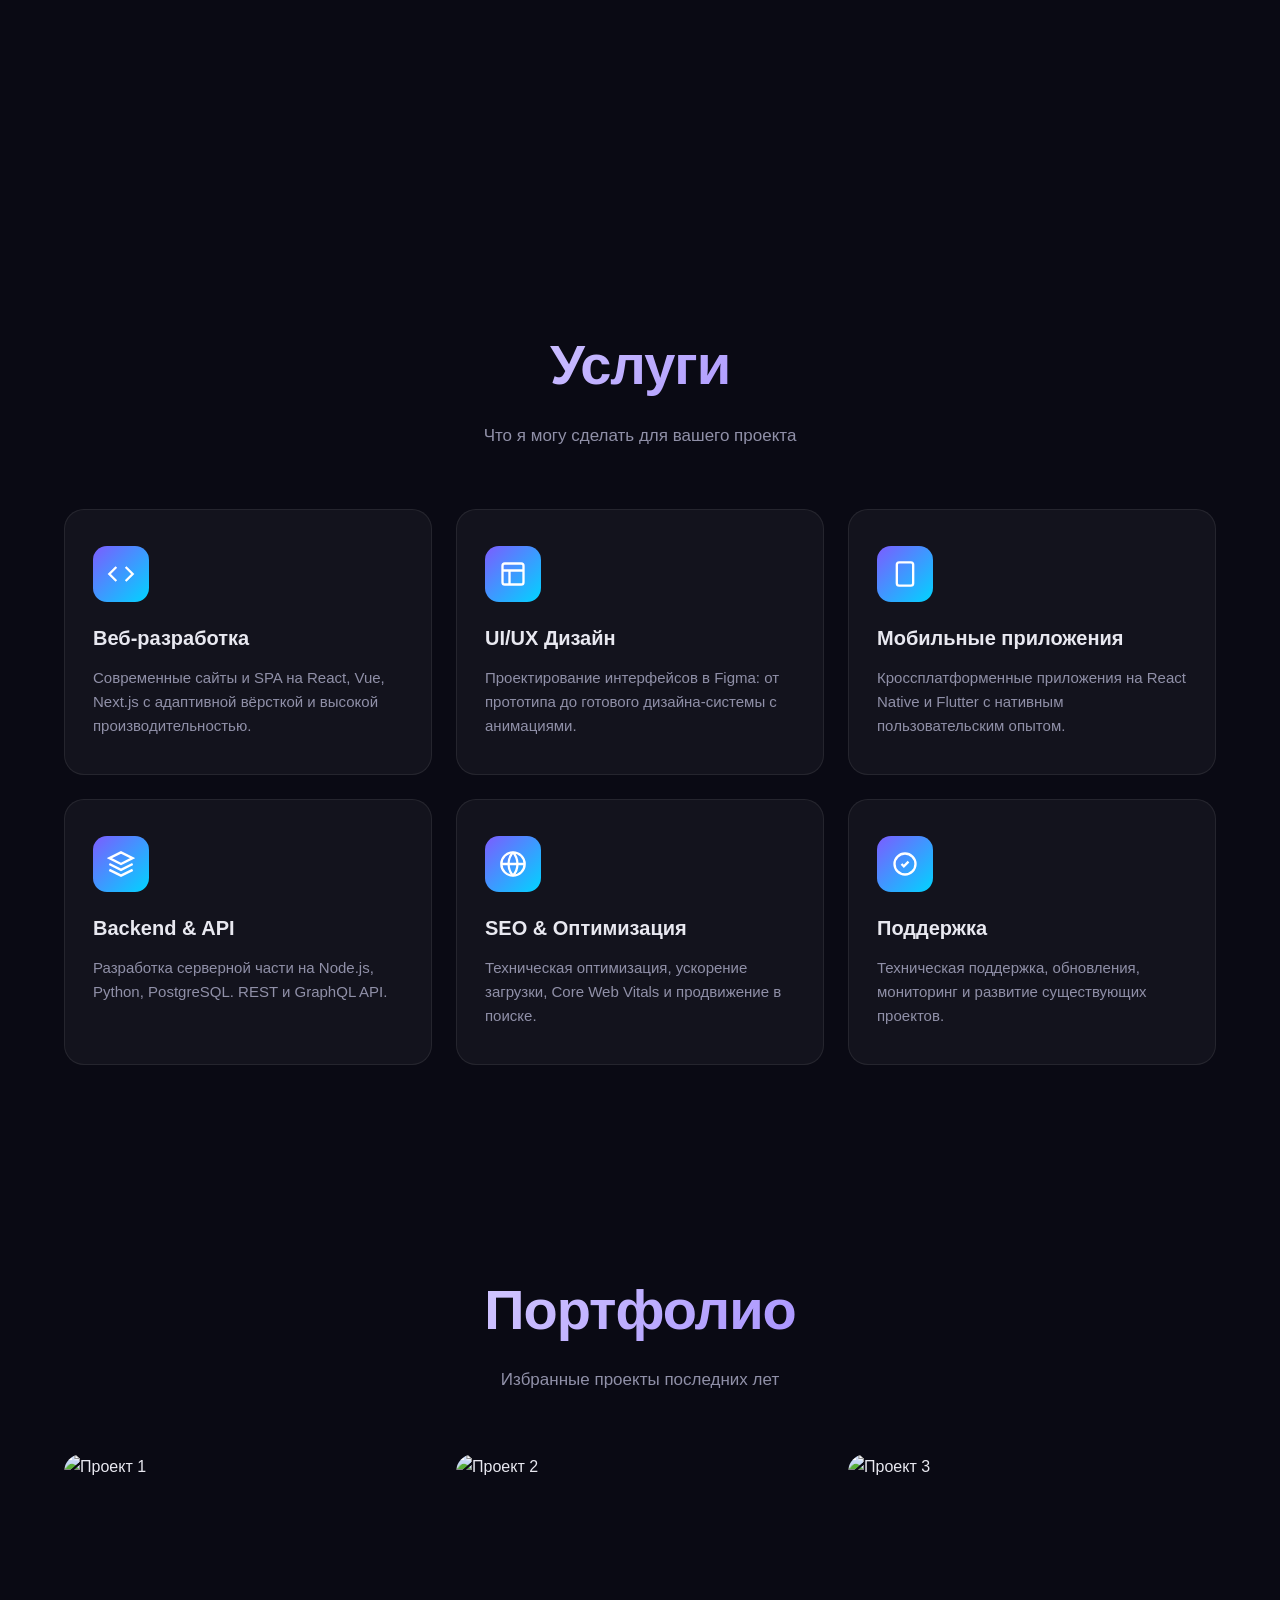
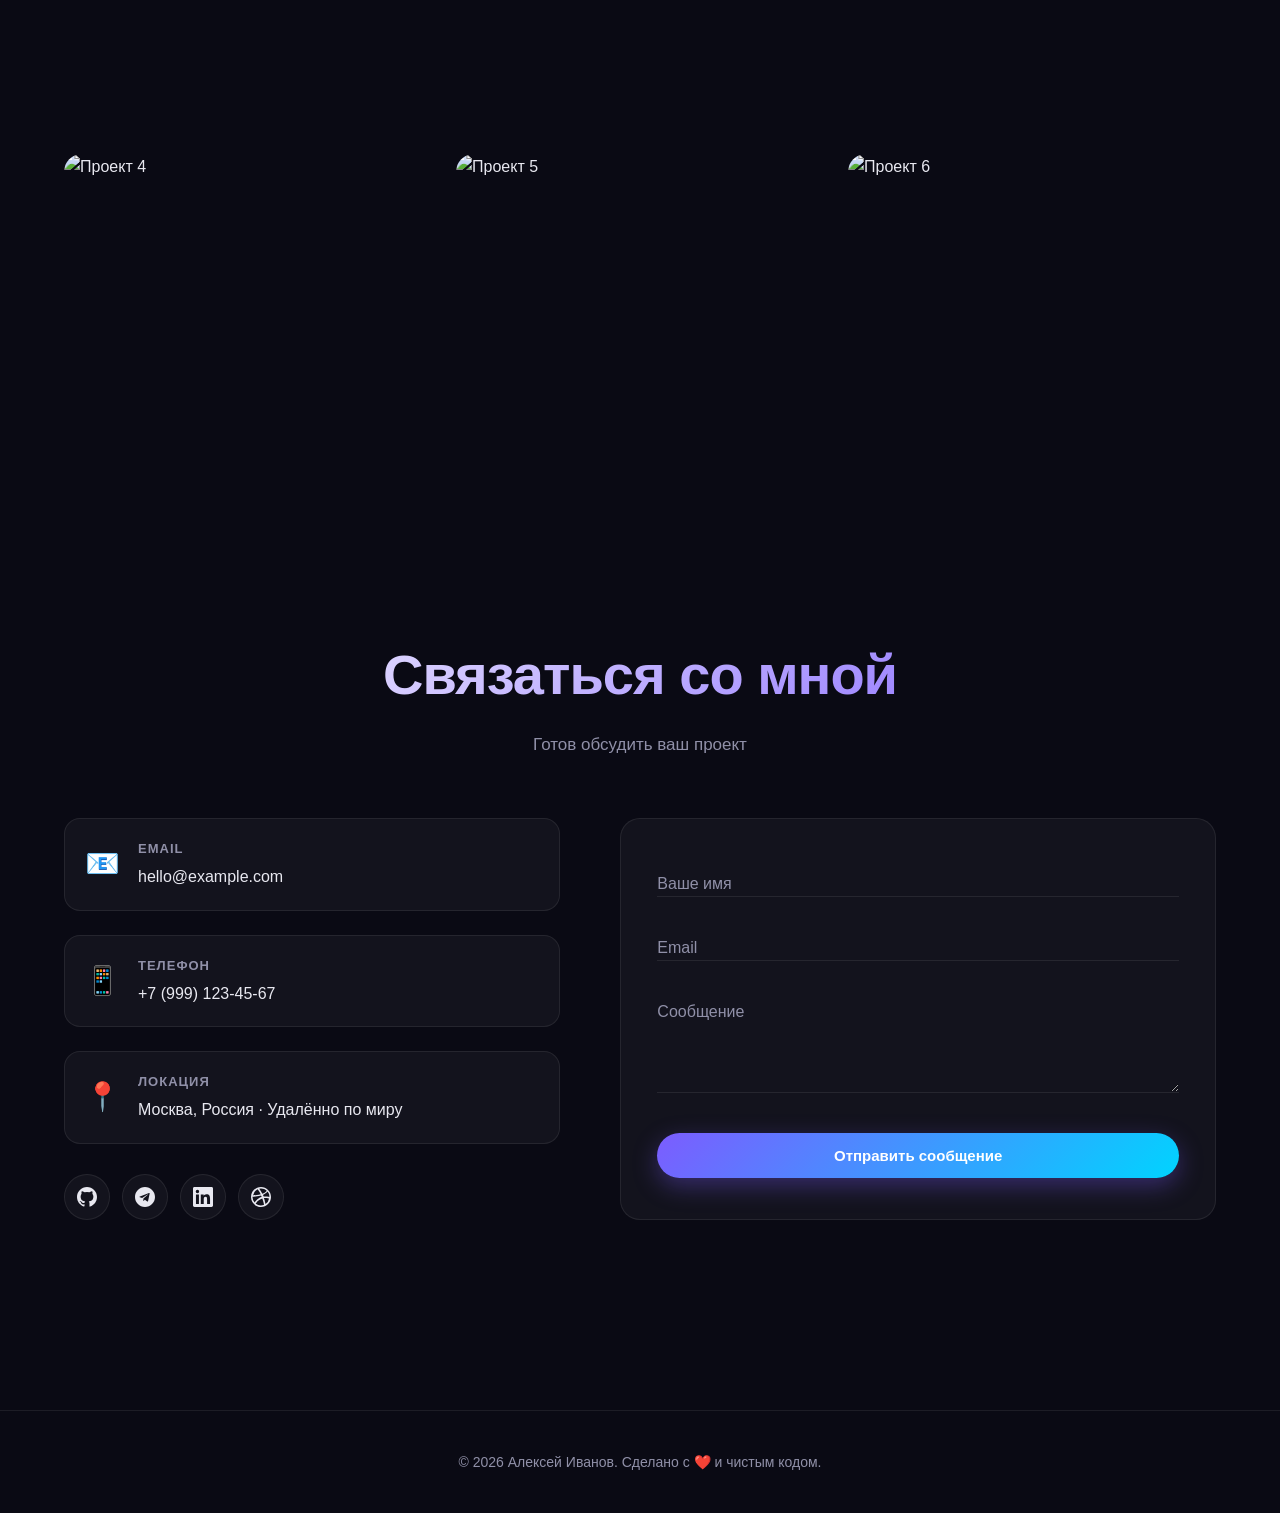
==== commit 845fcae1: "new file new_site3" ====
--- a/index.html
+++ b/index.html
@@ -3,7 +3,7 @@
 <head>
 <meta charset="UTF-8">
 <meta name="viewport" content="width=device-width, initial-scale=1.0">
-<title>Миша — Веб-разработчик</title>
+<title>Алексей Иванов — Веб-разработчик</title>
 <link rel="stylesheet" href="styles.css">
 </head>
 <body>
@@ -28,7 +28,7 @@
   <canvas id="particles"></canvas>
   <div class="hero-content">
     <p class="greeting">Привет, я 👋</p>
-    <h1 class="name">Миша</h1>
+    <h1 class="name">Алексей Иванов</h1>
     <p class="role">Веб-разработчик &amp; <span id="typed" class="typed"></span></p>
     <div class="hero-buttons">
       <a href="#portfolio" class="btn btn-primary">Мои работы</a>
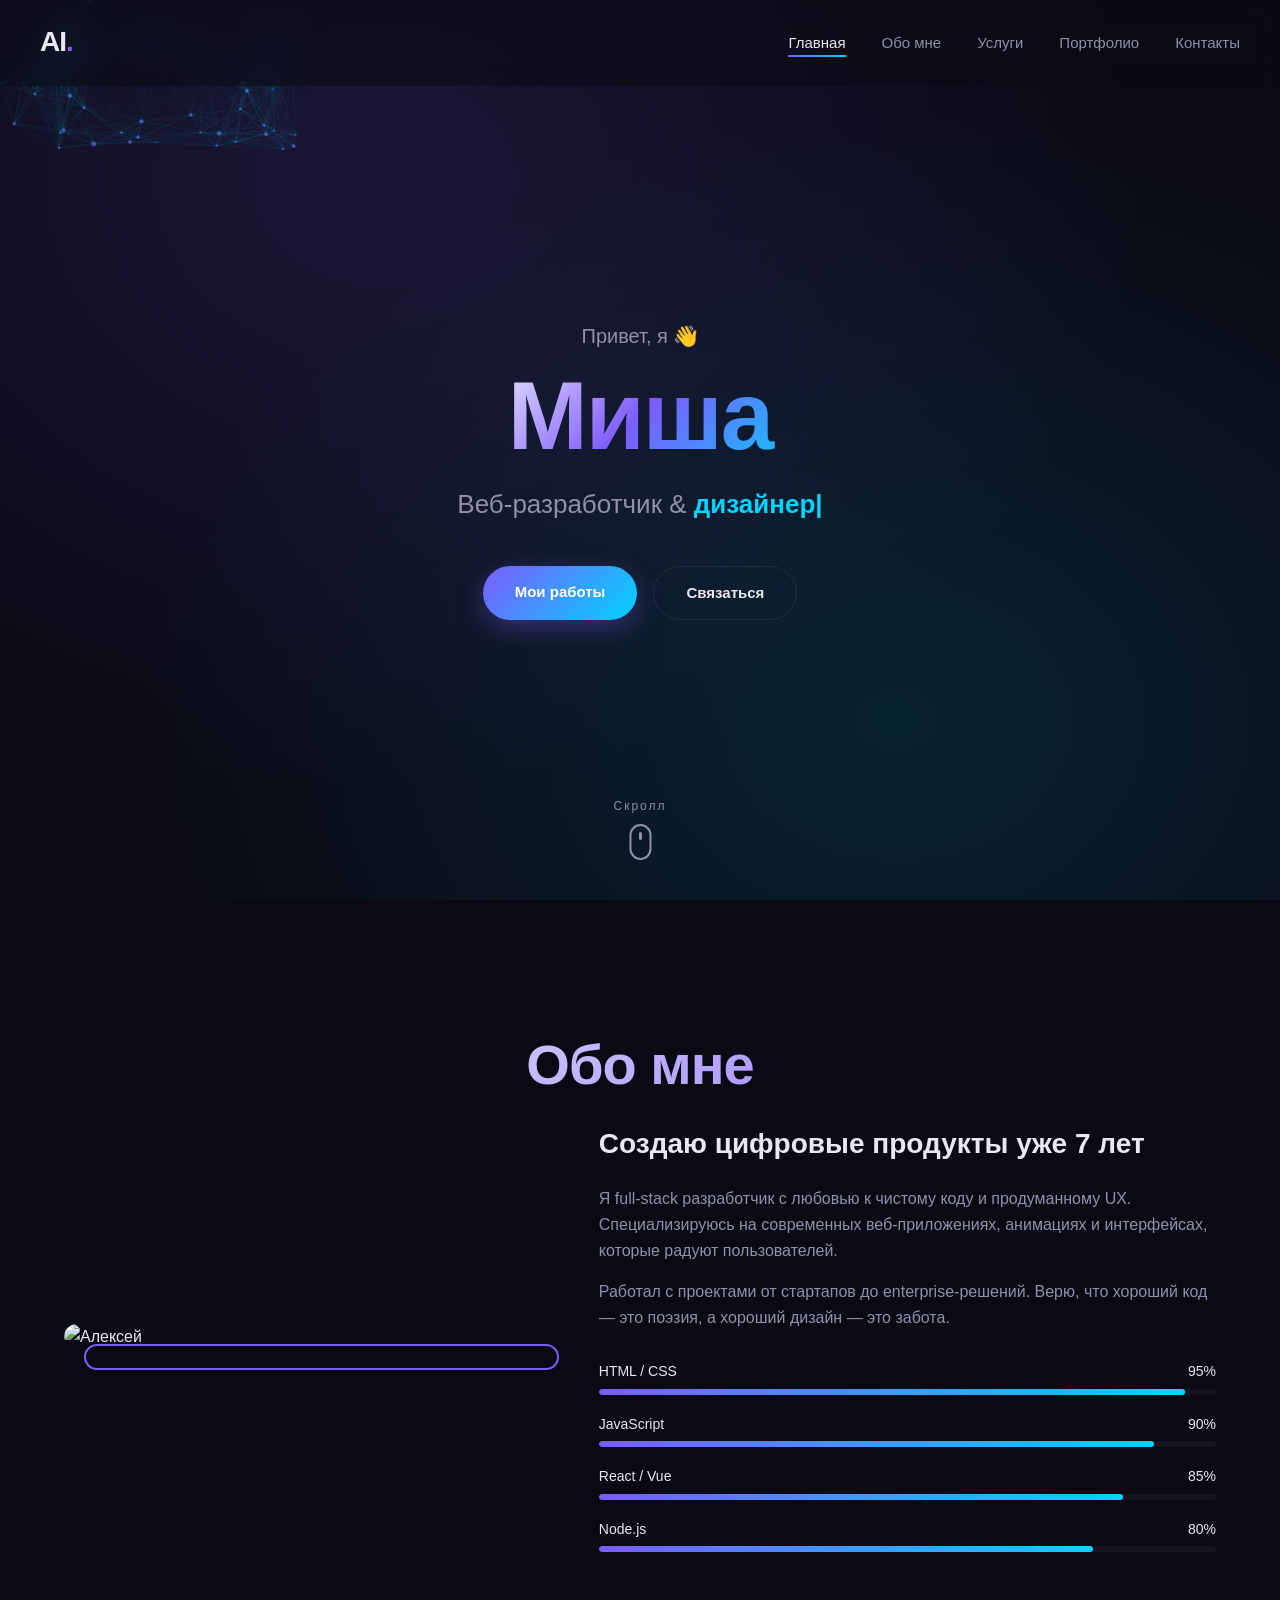
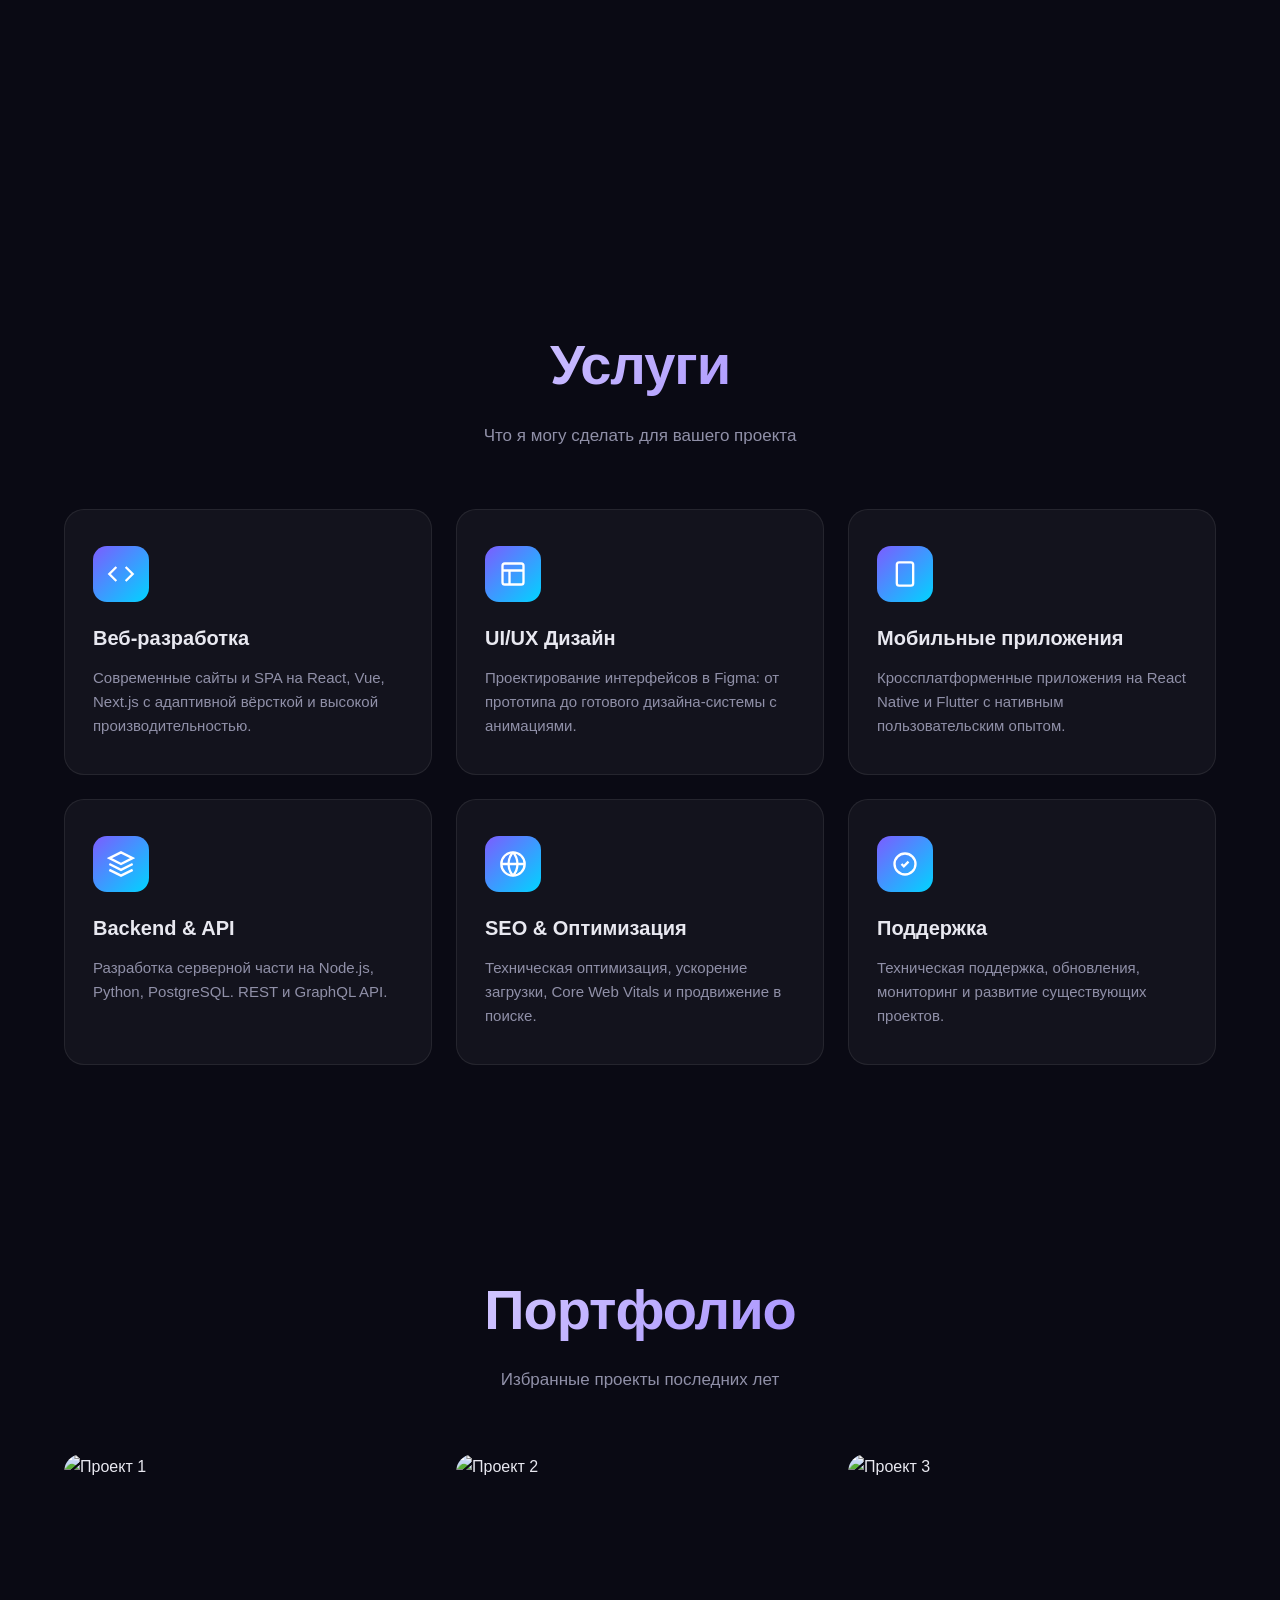
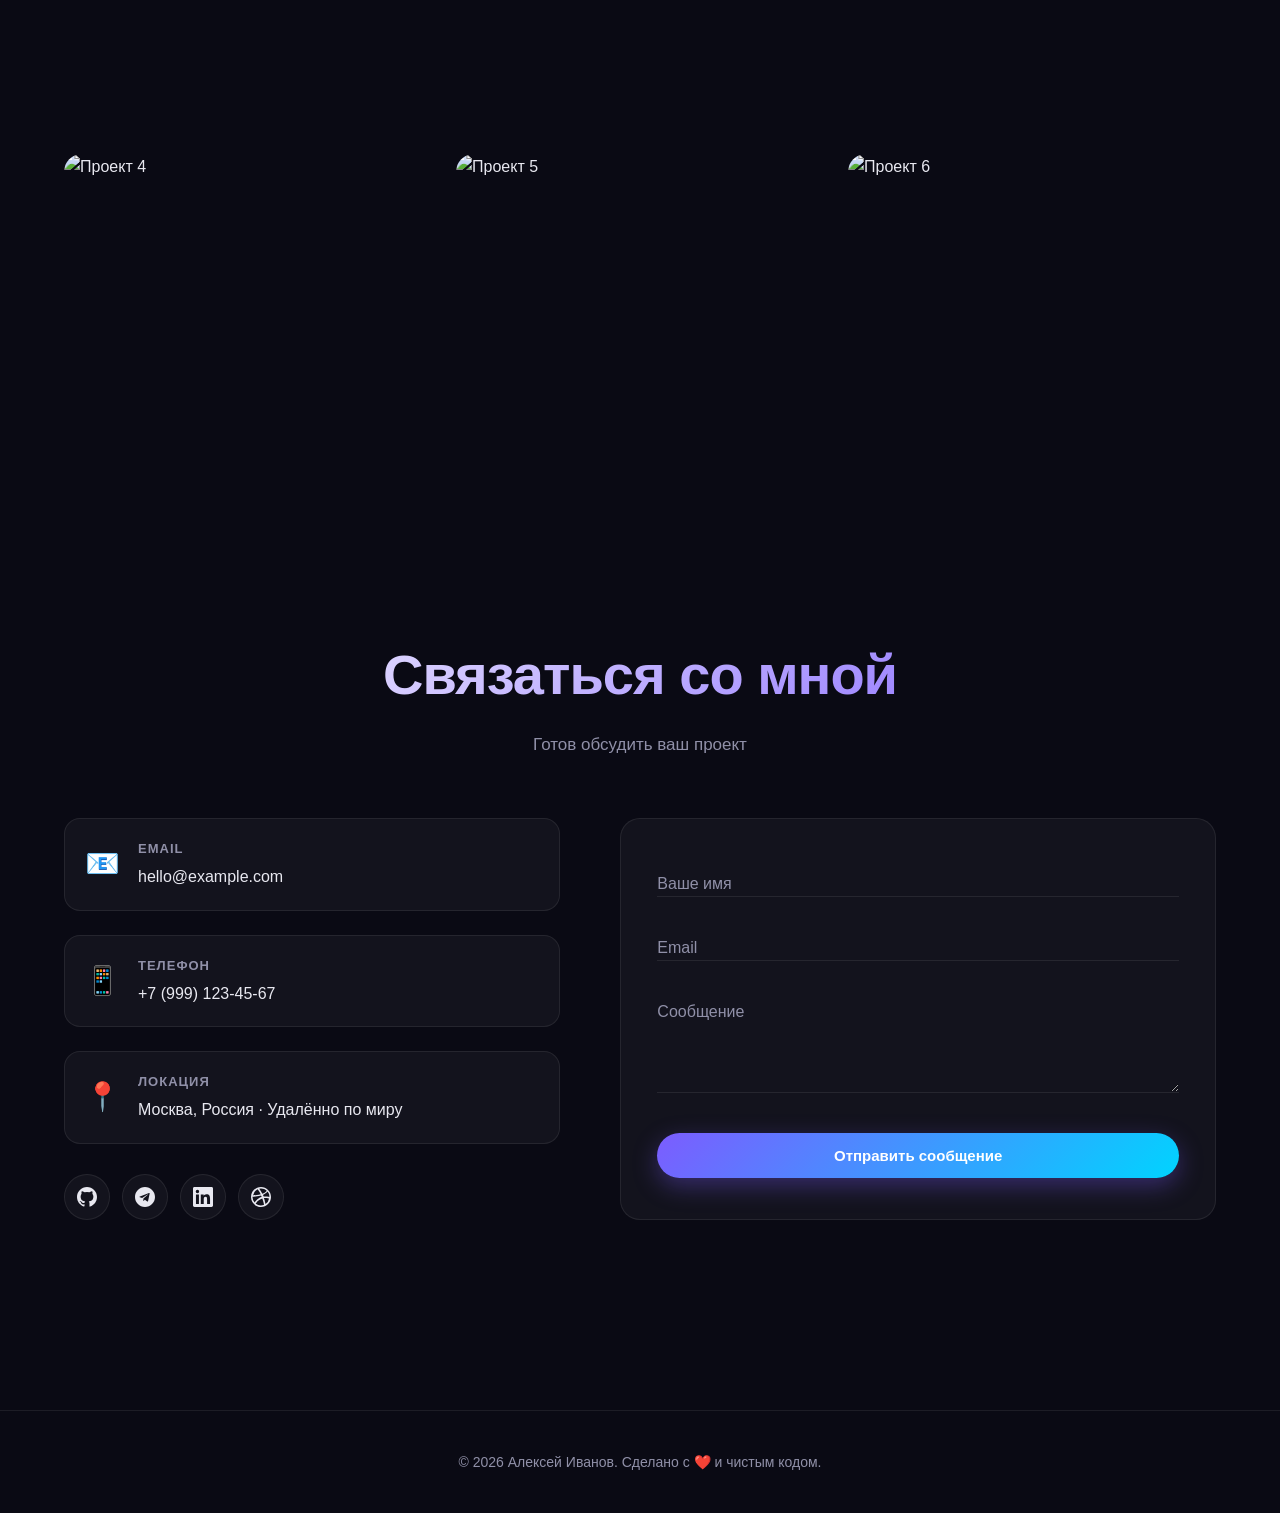
==== commit 93e960ac: "new file new_site4" ====
--- a/index.html
+++ b/index.html
@@ -3,7 +3,7 @@
 <head>
 <meta charset="UTF-8">
 <meta name="viewport" content="width=device-width, initial-scale=1.0">
-<title>Алексей Иванов — Веб-разработчик</title>
+<title>Миша — Веб-разработчик</title>
 <link rel="stylesheet" href="styles.css">
 </head>
 <body>
@@ -28,7 +28,7 @@
   <canvas id="particles"></canvas>
   <div class="hero-content">
     <p class="greeting">Привет, я 👋</p>
-    <h1 class="name">Алексей Иванов</h1>
+    <h1 class="name">Миша</h1>
     <p class="role">Веб-разработчик &amp; <span id="typed" class="typed"></span></p>
     <div class="hero-buttons">
       <a href="#portfolio" class="btn btn-primary">Мои работы</a>
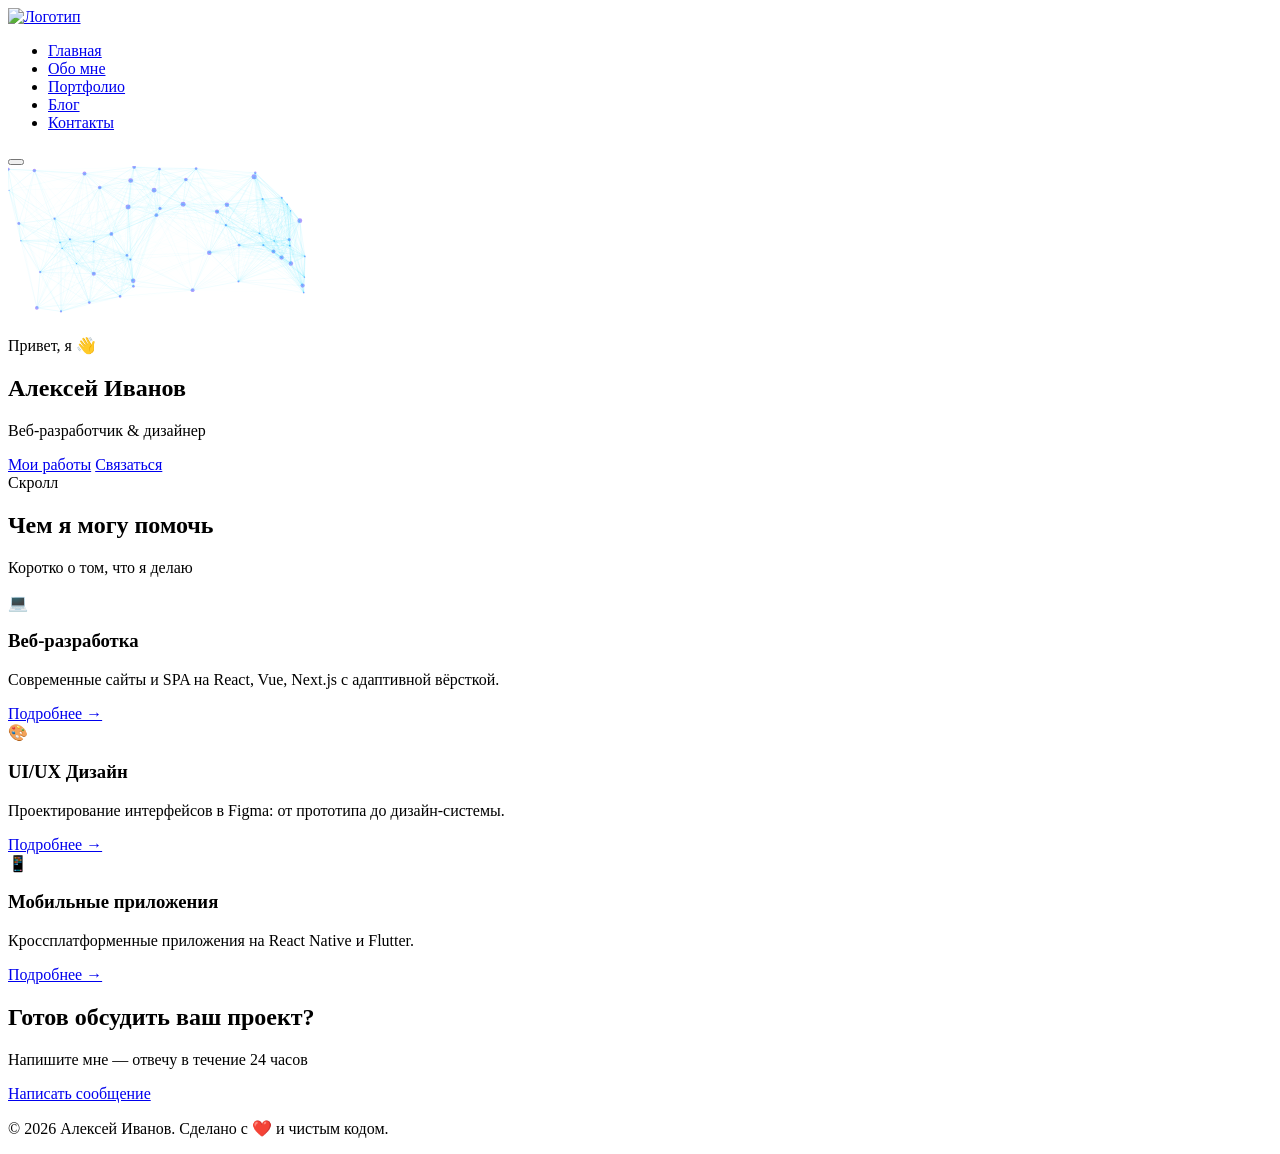
==== commit 7eddaf77: "new file new_site7" ====
--- a/index.html
+++ b/index.html
@@ -3,272 +3,90 @@
 <head>
 <meta charset="UTF-8">
 <meta name="viewport" content="width=device-width, initial-scale=1.0">
-<title>Миша — Веб-разработчик</title>
-<link rel="stylesheet" href="styles.css">
+<title>Алексей Иванов — Веб-разработчик</title>
+<link rel="icon" href="img/favicon.ico">
+<link rel="stylesheet" href="css/style.css">
 </head>
 <body>
 
-<!-- Навигация -->
-<nav class="navbar">
-  <div class="logo">AI<span>.</span></div>
-  <ul class="nav-links">
-    <li><a href="#home" class="active">Главная</a></li>
-    <li><a href="#about">Обо мне</a></li>
-    <li><a href="#services">Услуги</a></li>
-    <li><a href="#portfolio">Портфолио</a></li>
-    <li><a href="#contact">Контакты</a></li>
-  </ul>
-  <button class="burger" aria-label="Меню">
-    <span></span><span></span><span></span>
-  </button>
-</nav>
+<header class="site-header">
+  <nav class="navbar">
+    <a href="index.html" class="logo-link">
+      <img src="img/logo.png" alt="Логотип" class="logo-img">
+    </a>
+    <ul class="nav-links">
+      <li><a href="index.html" class="active">Главная</a></li>
+      <li><a href="about.html">Обо мне</a></li>
+      <li><a href="pages/portfolio.html">Портфолио</a></li>
+      <li><a href="blog.html">Блог</a></li>
+      <li><a href="contact.html">Контакты</a></li>
+    </ul>
+    <button class="burger" aria-label="Меню"><span></span><span></span><span></span></button>
+  </nav>
+</header>
 
-<!-- 1. Главная -->
-<section id="home" class="section hero">
-  <canvas id="particles"></canvas>
-  <div class="hero-content">
-    <p class="greeting">Привет, я 👋</p>
-    <h1 class="name">Миша</h1>
-    <p class="role">Веб-разработчик &amp; <span id="typed" class="typed"></span></p>
-    <div class="hero-buttons">
-      <a href="#portfolio" class="btn btn-primary">Мои работы</a>
-      <a href="#contact" class="btn btn-ghost">Связаться</a>
+<main>
+  <section class="hero">
+    <canvas id="particles"></canvas>
+    <div class="hero-content">
+      <p class="greeting">Привет, я 👋</p>
+      <h1 class="name">Алексей Иванов</h1>
+      <p class="role">Веб-разработчик &amp; <span id="typed" class="typed"></span></p>
+      <div class="hero-buttons">
+        <a href="pages/portfolio.html" class="btn btn-primary">Мои работы</a>
+        <a href="contact.html" class="btn btn-ghost">Связаться</a>
+      </div>
     </div>
-  </div>
-  <div class="scroll-indicator">
-    <span>Скролл</span>
-    <div class="mouse"></div>
-  </div>
-</section>
+    <div class="scroll-indicator">
+      <span>Скролл</span>
+      <div class="mouse"></div>
+    </div>
+  </section>
 
-<!-- 2. Обо мне -->
-<section id="about" class="section">
-  <div class="container">
-    <h2 class="section-title reveal">Обо мне</h2>
-    <div class="about-grid">
-      <div class="about-photo reveal">
-        <img src="https://picsum.photos/seed/dev/500/600" alt="Алексей">
-        <div class="photo-frame"></div>
-      </div>
-      <div class="about-text reveal">
-        <h3>Создаю цифровые продукты уже 7 лет</h3>
-        <p>Я full-stack разработчик с любовью к чистому коду и продуманному UX. Специализируюсь на современных веб-приложениях, анимациях и интерфейсах, которые радуют пользователей.</p>
-        <p>Работал с проектами от стартапов до enterprise-решений. Верю, что хороший код — это поэзия, а хороший дизайн — это забота.</p>
-        <div class="skills">
-          <div class="skill">
-            <div class="skill-head"><span>HTML / CSS</span><span>95%</span></div>
-            <div class="bar"><div class="fill" data-value="95"></div></div>
-          </div>
-          <div class="skill">
-            <div class="skill-head"><span>JavaScript</span><span>90%</span></div>
-            <div class="bar"><div class="fill" data-value="90"></div></div>
-          </div>
-          <div class="skill">
-            <div class="skill-head"><span>React / Vue</span><span>85%</span></div>
-            <div class="bar"><div class="fill" data-value="85"></div></div>
-          </div>
-          <div class="skill">
-            <div class="skill-head"><span>Node.js</span><span>80%</span></div>
-            <div class="bar"><div class="fill" data-value="80"></div></div>
-          </div>
+  <section class="section">
+    <div class="container">
+      <h2 class="section-title reveal">Чем я могу помочь</h2>
+      <p class="section-sub reveal">Коротко о том, что я делаю</p>
+      <div class="services-grid">
+        <div class="service-card reveal">
+          <div class="service-icon">💻</div>
+          <h3>Веб-разработка</h3>
+          <p>Современные сайты и SPA на React, Vue, Next.js с адаптивной вёрсткой.</p>
+          <a href="about.html" class="card-link">Подробнее →</a>
+        </div>
+        <div class="service-card reveal">
+          <div class="service-icon">🎨</div>
+          <h3>UI/UX Дизайн</h3>
+          <p>Проектирование интерфейсов в Figma: от прототипа до дизайн-системы.</p>
+          <a href="about.html" class="card-link">Подробнее →</a>
+        </div>
+        <div class="service-card reveal">
+          <div class="service-icon">📱</div>
+          <h3>Мобильные приложения</h3>
+          <p>Кроссплатформенные приложения на React Native и Flutter.</p>
+          <a href="about.html" class="card-link">Подробнее →</a>
         </div>
       </div>
     </div>
-  </div>
-</section>
+  </section>
 
-<!-- 3. Услуги -->
-<section id="services" class="section">
-  <div class="container">
-    <h2 class="section-title reveal">Услуги</h2>
-    <p class="section-sub reveal">Что я могу сделать для вашего проекта</p>
-    <div class="services-grid">
-      <div class="service-card reveal">
-        <div class="service-icon">
-          <svg viewBox="0 0 24 24" fill="none" stroke="currentColor" stroke-width="2">
-            <path d="M16 18l6-6-6-6M8 6l-6 6 6 6"/>
-          </svg>
-        </div>
-        <h3>Веб-разработка</h3>
-        <p>Современные сайты и SPA на React, Vue, Next.js с адаптивной вёрсткой и высокой производительностью.</p>
-      </div>
-      <div class="service-card reveal">
-        <div class="service-icon">
-          <svg viewBox="0 0 24 24" fill="none" stroke="currentColor" stroke-width="2">
-            <rect x="3" y="3" width="18" height="18" rx="2"/>
-            <path d="M3 9h18M9 21V9"/>
-          </svg>
-        </div>
-        <h3>UI/UX Дизайн</h3>
-        <p>Проектирование интерфейсов в Figma: от прототипа до готового дизайна-системы с анимациями.</p>
-      </div>
-      <div class="service-card reveal">
-        <div class="service-icon">
-          <svg viewBox="0 0 24 24" fill="none" stroke="currentColor" stroke-width="2">
-            <rect x="5" y="2" width="14" height="20" rx="2"/>
-            <path d="M12 18h.01"/>
-          </svg>
-        </div>
-        <h3>Мобильные приложения</h3>
-        <p>Кроссплатформенные приложения на React Native и Flutter с нативным пользовательским опытом.</p>
-      </div>
-      <div class="service-card reveal">
-        <div class="service-icon">
-          <svg viewBox="0 0 24 24" fill="none" stroke="currentColor" stroke-width="2">
-            <path d="M12 2L2 7l10 5 10-5-10-5zM2 17l10 5 10-5M2 12l10 5 10-5"/>
-          </svg>
-        </div>
-        <h3>Backend & API</h3>
-        <p>Разработка серверной части на Node.js, Python, PostgreSQL. REST и GraphQL API.</p>
-      </div>
-      <div class="service-card reveal">
-        <div class="service-icon">
-          <svg viewBox="0 0 24 24" fill="none" stroke="currentColor" stroke-width="2">
-            <circle cx="12" cy="12" r="10"/>
-            <path d="M2 12h20M12 2a15 15 0 010 20M12 2a15 15 0 000 20"/>
-          </svg>
-        </div>
-        <h3>SEO & Оптимизация</h3>
-        <p>Техническая оптимизация, ускорение загрузки, Core Web Vitals и продвижение в поиске.</p>
-      </div>
-      <div class="service-card reveal">
-        <div class="service-icon">
-          <svg viewBox="0 0 24 24" fill="none" stroke="currentColor" stroke-width="2">
-            <path d="M21 12a9 9 0 11-18 0 9 9 0 0118 0z"/>
-            <path d="M9 12l2 2 4-4"/>
-          </svg>
-        </div>
-        <h3>Поддержка</h3>
-        <p>Техническая поддержка, обновления, мониторинг и развитие существующих проектов.</p>
+  <section class="section section-cta">
+    <div class="container">
+      <div class="cta-block reveal">
+        <h2>Готов обсудить ваш проект?</h2>
+        <p>Напишите мне — отвечу в течение 24 часов</p>
+        <a href="contact.html" class="btn btn-primary">Написать сообщение</a>
       </div>
     </div>
+  </section>
+</main>
+
+<footer class="site-footer">
+  <div class="container">
+    <p>© 2026 Алексей Иванов. Сделано с ❤️ и чистым кодом.</p>
   </div>
-</section>
-
-<!-- 4. Портфолио -->
-<section id="portfolio" class="section">
-  <div class="container">
-    <h2 class="section-title reveal">Портфолио</h2>
-    <p class="section-sub reveal">Избранные проекты последних лет</p>
-    <div class="portfolio-grid">
-      <div class="portfolio-item reveal" data-category="web">
-        <img src="https://picsum.photos/seed/proj1/800/600" alt="Проект 1">
-        <div class="portfolio-overlay">
-          <h3>E-commerce платформа</h3>
-          <p>Next.js · Stripe · PostgreSQL</p>
-          <button class="view-btn">Открыть →</button>
-        </div>
-      </div>
-      <div class="portfolio-item reveal" data-category="design">
-        <img src="https://picsum.photos/seed/proj2/800/600" alt="Проект 2">
-        <div class="portfolio-overlay">
-          <h3>Дизайн-система</h3>
-          <p>Figma · Storybook · Tokens</p>
-          <button class="view-btn">Открыть →</button>
-        </div>
-      </div>
-      <div class="portfolio-item reveal" data-category="app">
-        <img src="https://picsum.photos/seed/proj3/800/600" alt="Проект 3">
-        <div class="portfolio-overlay">
-          <h3>Мобильное приложение</h3>
-          <p>React Native · Firebase</p>
-          <button class="view-btn">Открыть →</button>
-        </div>
-      </div>
-      <div class="portfolio-item reveal" data-category="web">
-        <img src="https://picsum.photos/seed/proj4/800/600" alt="Проект 4">
-        <div class="portfolio-overlay">
-          <h3>SaaS Dashboard</h3>
-          <p>Vue 3 · D3.js · Tailwind</p>
-          <button class="view-btn">Открыть →</button>
-        </div>
-      </div>
-      <div class="portfolio-item reveal" data-category="design">
-        <img src="https://picsum.photos/seed/proj5/800/600" alt="Проект 5">
-        <div class="portfolio-overlay">
-          <h3>Лендинг стартапа</h3>
-          <p>GSAP · Three.js · WebGL</p>
-          <button class="view-btn">Открыть →</button>
-        </div>
-      </div>
-      <div class="portfolio-item reveal" data-category="app">
-        <img src="https://picsum.photos/seed/proj6/800/600" alt="Проект 6">
-        <div class="portfolio-overlay">
-          <h3>Фитнес-трекер</h3>
-          <p>Flutter · Node.js · MongoDB</p>
-          <button class="view-btn">Открыть →</button>
-        </div>
-      </div>
-    </div>
-  </div>
-</section>
-
-<!-- 5. Контакты -->
-<section id="contact" class="section">
-  <div class="container">
-    <h2 class="section-title reveal">Связаться со мной</h2>
-    <p class="section-sub reveal">Готов обсудить ваш проект</p>
-    <div class="contact-grid">
-      <div class="contact-info reveal">
-        <div class="contact-item">
-          <div class="contact-icon">📧</div>
-          <div>
-            <h4>Email</h4>
-            <a href="mailto:hello@example.com">hello@example.com</a>
-          </div>
-        </div>
-        <div class="contact-item">
-          <div class="contact-icon">📱</div>
-          <div>
-            <h4>Телефон</h4>
-            <a href="tel:+79991234567">+7 (999) 123-45-67</a>
-          </div>
-        </div>
-        <div class="contact-item">
-          <div class="contact-icon">📍</div>
-          <div>
-            <h4>Локация</h4>
-            <p>Москва, Россия · Удалённо по миру</p>
-          </div>
-        </div>
-        <div class="socials">
-          <a href="#" class="social" aria-label="GitHub">
-            <svg viewBox="0 0 24 24" fill="currentColor"><path d="M12 0C5.37 0 0 5.37 0 12c0 5.3 3.44 9.8 8.2 11.4.6.1.82-.26.82-.58v-2c-3.34.73-4.04-1.6-4.04-1.6-.55-1.4-1.34-1.76-1.34-1.76-1.1-.75.08-.74.08-.74 1.2.08 1.84 1.24 1.84 1.24 1.08 1.84 2.82 1.3 3.5 1 .1-.78.42-1.3.76-1.6-2.66-.3-5.46-1.34-5.46-5.94 0-1.3.46-2.38 1.22-3.22-.12-.3-.52-1.52.12-3.16 0 0 1-.32 3.3 1.22a11.5 11.5 0 016 0c2.3-1.54 3.3-1.22 3.3-1.22.64 1.64.24 2.86.12 3.16.76.84 1.22 1.92 1.22 3.22 0 4.62-2.8 5.64-5.48 5.94.44.38.82 1.12.82 2.26v3.34c0 .32.22.7.82.58C20.56 21.8 24 17.3 24 12 24 5.37 18.63 0 12 0z"/></svg>
-          </a>
-          <a href="#" class="social" aria-label="Telegram">
-            <svg viewBox="0 0 24 24" fill="currentColor"><path d="M12 0C5.37 0 0 5.37 0 12s5.37 12 12 12 12-5.37 12-12S18.63 0 12 0zm5.53 8.16l-1.84 8.68c-.14.62-.5.77-1.02.48l-2.82-2.08-1.36 1.3c-.15.15-.28.28-.57.28l.2-2.9 5.28-4.77c.23-.2-.05-.32-.35-.12l-6.52 4.1-2.81-.88c-.61-.19-.62-.61.13-.9l10.97-4.23c.5-.19.95.12.79.94z"/></svg>
-          </a>
-          <a href="#" class="social" aria-label="LinkedIn">
-            <svg viewBox="0 0 24 24" fill="currentColor"><path d="M20.45 20.45h-3.56v-5.57c0-1.33-.02-3.04-1.85-3.04-1.86 0-2.14 1.45-2.14 2.95v5.66H9.34V9h3.42v1.56h.05c.48-.9 1.64-1.85 3.37-1.85 3.6 0 4.27 2.37 4.27 5.46v6.28zM5.34 7.43a2.07 2.07 0 110-4.14 2.07 2.07 0 010 4.14zM7.12 20.45H3.56V9h3.56v11.45zM22.22 0H1.77C.79 0 0 .77 0 1.72v20.56C0 23.23.79 24 1.77 24h20.45c.98 0 1.78-.77 1.78-1.72V1.72C24 .77 23.2 0 22.22 0z"/></svg>
-          </a>
-          <a href="#" class="social" aria-label="Dribbble">
-            <svg viewBox="0 0 24 24" fill="currentColor"><path d="M12 0C5.37 0 0 5.37 0 12s5.37 12 12 12 12-5.37 12-12S18.63 0 12 0zm7.93 5.52a10 10 0 012.26 6.24c-.33-.07-3.64-.74-6.98-.32-.07-.17-.14-.35-.22-.53-.2-.48-.43-.97-.67-1.44 3.7-1.5 5.38-3.68 5.61-3.95zM12 1.82c2.63 0 5.04 1 6.87 2.65-.2.28-1.7 2.33-5.27 3.67A47.3 47.3 0 009.9 2.2 10.2 10.2 0 0112 1.82zM8 2.7a48.7 48.7 0 013.68 5.87c-4.64 1.24-8.74 1.21-9.18 1.2A10.23 10.23 0 018 2.7zM1.8 12v-.3c.43.01 5.26.07 10.22-1.42.28.56.55 1.12.79 1.68l-.36.1c-5.12 1.65-7.84 6.17-8.08 6.56A10.17 10.17 0 011.8 12zm3.9 8.08c.16-.27 2.15-4.27 7.78-6.23l.06-.02c1.4 3.63 1.97 6.69 2.12 7.55a10.18 10.18 0 01-9.96-1.3zm11.7.3c-.1-.6-.63-3.53-1.94-7.1 3.14-.5 5.9.32 6.25.43a10.2 10.2 0 01-4.3 6.67z"/></svg>
-          </a>
-        </div>
-      </div>
-      <form class="contact-form reveal" id="contactForm">
-        <div class="form-group">
-          <input type="text" id="name" required placeholder=" ">
-          <label for="name">Ваше имя</label>
-        </div>
-        <div class="form-group">
-          <input type="email" id="email" required placeholder=" ">
-          <label for="email">Email</label>
-        </div>
-        <div class="form-group">
-          <textarea id="message" rows="5" required placeholder=" "></textarea>
-          <label for="message">Сообщение</label>
-        </div>
-        <button type="submit" class="btn btn-primary">Отправить сообщение</button>
-      </form>
-    </div>
-  </div>
-</section>
-
-<footer>
-  <p>© 2026 Алексей Иванов. Сделано с ❤️ и чистым кодом.</p>
 </footer>
 
-<script src="script.js"></script>
+<script src="js/script.js"></script>
 </body>
 </html>
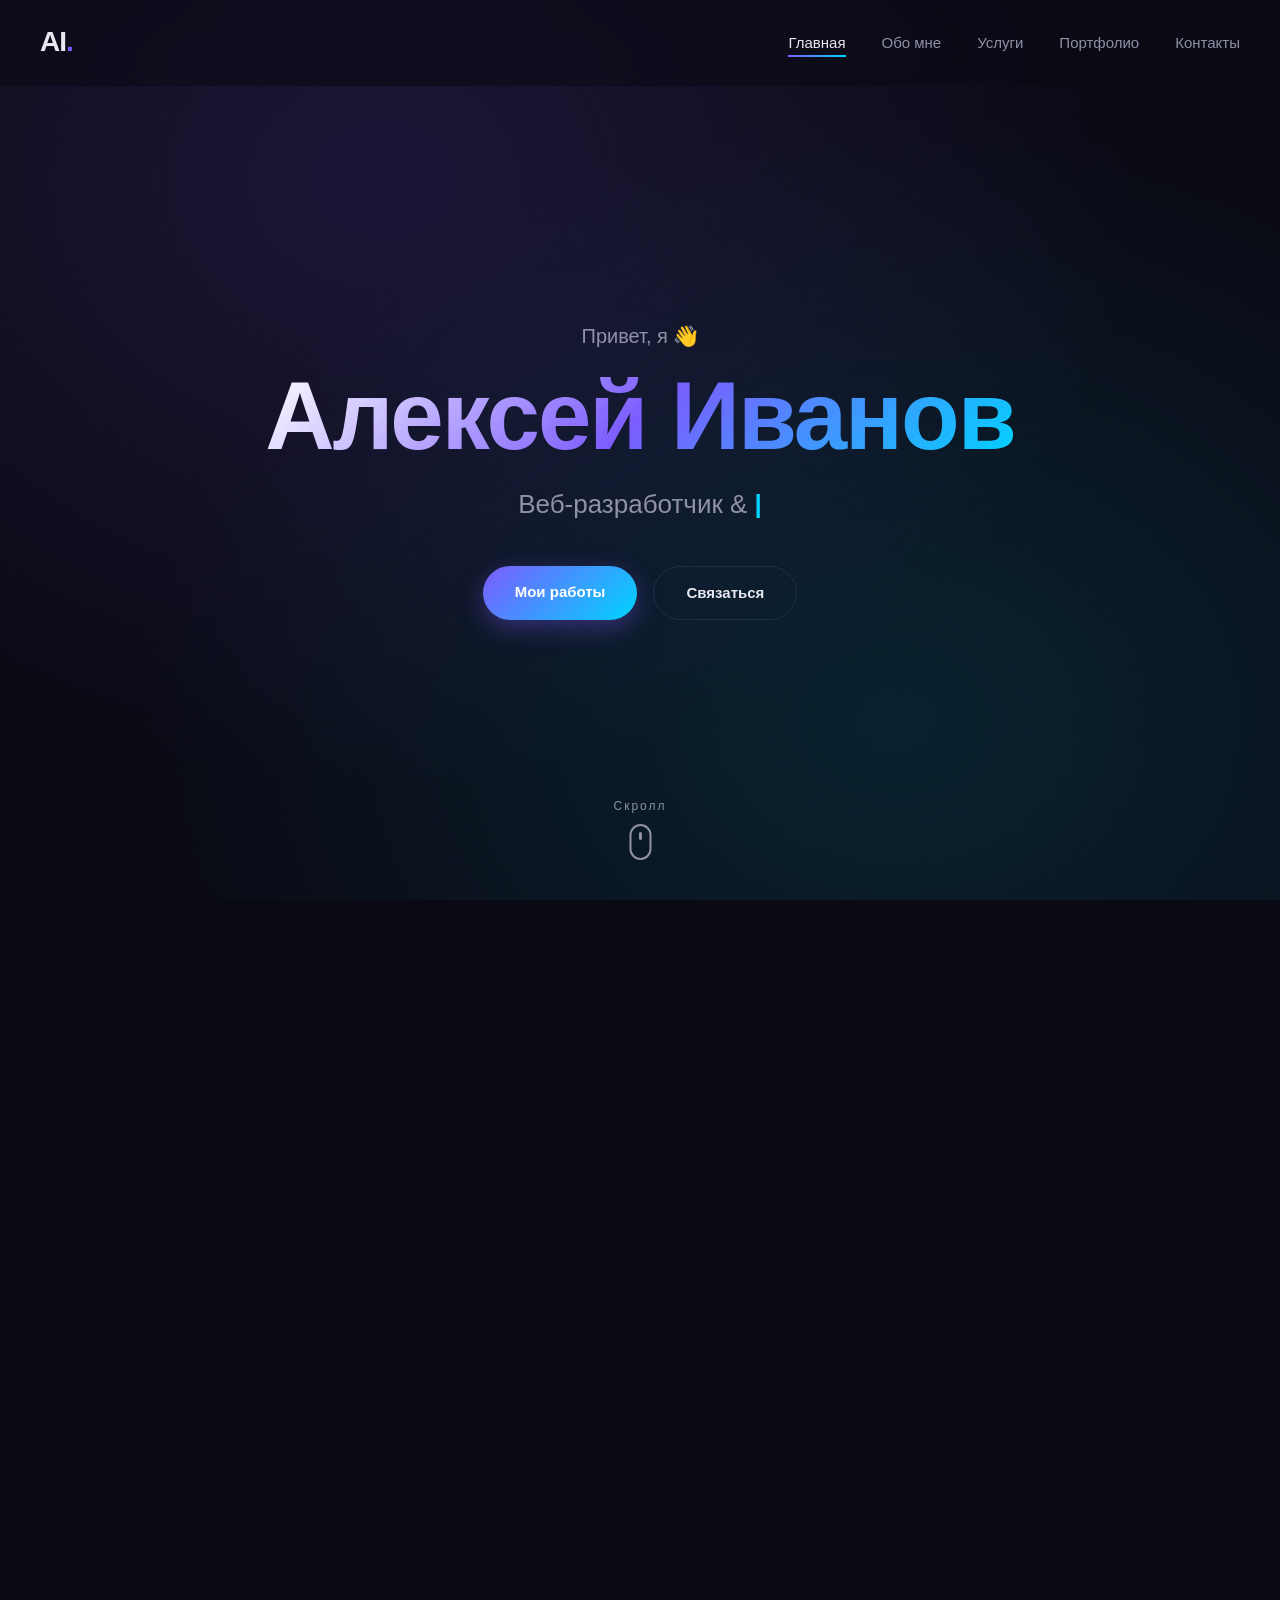
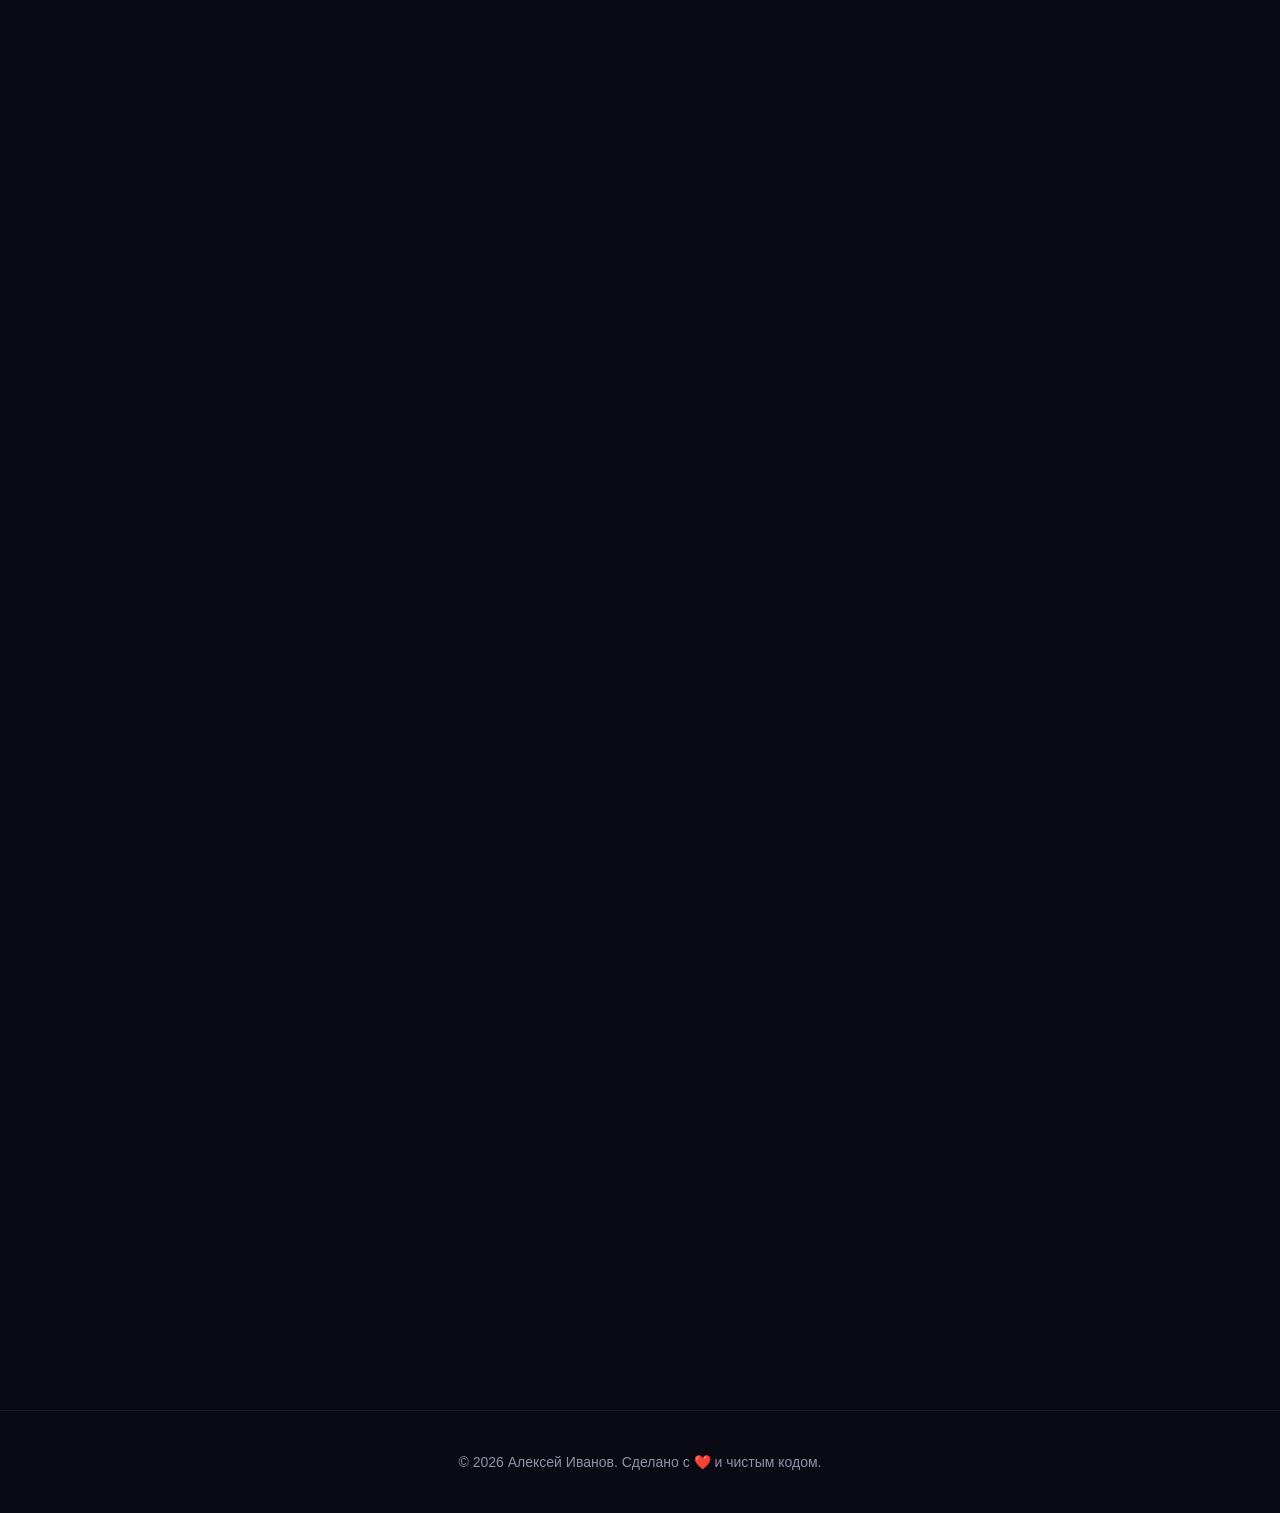
==== commit da03b7ba: "new file new_site9" ====
--- a/index.html
+++ b/index.html
@@ -4,89 +4,271 @@
 <meta charset="UTF-8">
 <meta name="viewport" content="width=device-width, initial-scale=1.0">
 <title>Алексей Иванов — Веб-разработчик</title>
-<link rel="icon" href="img/favicon.ico">
-<link rel="stylesheet" href="css/style.css">
+<link rel="stylesheet" href="styles.css">
 </head>
 <body>
 
-<header class="site-header">
-  <nav class="navbar">
-    <a href="index.html" class="logo-link">
-      <img src="img/logo.png" alt="Логотип" class="logo-img">
-    </a>
-    <ul class="nav-links">
-      <li><a href="index.html" class="active">Главная</a></li>
-      <li><a href="about.html">Обо мне</a></li>
-      <li><a href="pages/portfolio.html">Портфолио</a></li>
-      <li><a href="blog.html">Блог</a></li>
-      <li><a href="contact.html">Контакты</a></li>
-    </ul>
-    <button class="burger" aria-label="Меню"><span></span><span></span><span></span></button>
-  </nav>
-</header>
-
-<main>
-  <section class="hero">
-    <canvas id="particles"></canvas>
-    <div class="hero-content">
-      <p class="greeting">Привет, я 👋</p>
-      <h1 class="name">Алексей Иванов</h1>
-      <p class="role">Веб-разработчик &amp; <span id="typed" class="typed"></span></p>
-      <div class="hero-buttons">
-        <a href="pages/portfolio.html" class="btn btn-primary">Мои работы</a>
-        <a href="contact.html" class="btn btn-ghost">Связаться</a>
-      </div>
-    </div>
-    <div class="scroll-indicator">
-      <span>Скролл</span>
-      <div class="mouse"></div>
-    </div>
-  </section>
-
-  <section class="section">
-    <div class="container">
-      <h2 class="section-title reveal">Чем я могу помочь</h2>
-      <p class="section-sub reveal">Коротко о том, что я делаю</p>
-      <div class="services-grid">
-        <div class="service-card reveal">
-          <div class="service-icon">💻</div>
-          <h3>Веб-разработка</h3>
-          <p>Современные сайты и SPA на React, Vue, Next.js с адаптивной вёрсткой.</p>
-          <a href="about.html" class="card-link">Подробнее →</a>
-        </div>
-        <div class="service-card reveal">
-          <div class="service-icon">🎨</div>
-          <h3>UI/UX Дизайн</h3>
-          <p>Проектирование интерфейсов в Figma: от прототипа до дизайн-системы.</p>
-          <a href="about.html" class="card-link">Подробнее →</a>
-        </div>
-        <div class="service-card reveal">
-          <div class="service-icon">📱</div>
-          <h3>Мобильные приложения</h3>
-          <p>Кроссплатформенные приложения на React Native и Flutter.</p>
-          <a href="about.html" class="card-link">Подробнее →</a>
-        </div>
-      </div>
-    </div>
-  </section>
-
-  <section class="section section-cta">
-    <div class="container">
-      <div class="cta-block reveal">
-        <h2>Готов обсудить ваш проект?</h2>
-        <p>Напишите мне — отвечу в течение 24 часов</p>
-        <a href="contact.html" class="btn btn-primary">Написать сообщение</a>
-      </div>
-    </div>
-  </section>
-</main>
-
-<footer class="site-footer">
-  <div class="container">
-    <p>© 2026 Алексей Иванов. Сделано с ❤️ и чистым кодом.</p>
-  </div>
+<!-- Навигация -->
+<nav class="navbar">
+  <div class="logo">AI<span>.</span></div>
+  <ul class="nav-links">
+    <li><a href="#home" class="active">Главная</a></li>
+    <li><a href="#about">Обо мне</a></li>
+    <li><a href="#services">Услуги</a></li>
+    <li><a href="#portfolio">Портфолио</a></li>
+    <li><a href="#contact">Контакты</a></li>
+  </ul>
+  <button class="burger" aria-label="Меню">
+    <span></span><span></span><span></span>
+  </button>
+</nav>
+
+<!-- 1. Главная -->
+<section id="home" class="section hero">
+  <canvas id="particles"></canvas>
+  <div class="hero-content">
+    <p class="greeting">Привет, я 👋</p>
+    <h1 class="name">Алексей Иванов</h1>
+    <p class="role">Веб-разработчик &amp; <span id="typed" class="typed"></span></p>
+    <div class="hero-buttons">
+      <a href="#portfolio" class="btn btn-primary">Мои работы</a>
+      <a href="#contact" class="btn btn-ghost">Связаться</a>
+    </div>
+  </div>
+  <div class="scroll-indicator">
+    <span>Скролл</span>
+    <div class="mouse"></div>
+  </div>
+</section>
+
+<!-- 2. Обо мне -->
+<section id="about" class="section">
+  <div class="container">
+    <h2 class="section-title reveal">Обо мне</h2>
+    <div class="about-grid">
+      <div class="about-photo reveal">
+        <img src="https://picsum.photos/seed/dev/500/600" alt="Алексей">
+        <div class="photo-frame"></div>
+      </div>
+      <div class="about-text reveal">
+        <h3>Создаю цифровые продукты уже 7 лет</h3>
+        <p>Я full-stack разработчик с любовью к чистому коду и продуманному UX. Специализируюсь на современных веб-приложениях, анимациях и интерфейсах, которые радуют пользователей.</p>
+        <p>Работал с проектами от стартапов до enterprise-решений. Верю, что хороший код — это поэзия, а хороший дизайн — это забота.</p>
+        <div class="skills">
+          <div class="skill">
+            <div class="skill-head"><span>HTML / CSS</span><span>95%</span></div>
+            <div class="bar"><div class="fill" data-value="95"></div></div>
+          </div>
+          <div class="skill">
+            <div class="skill-head"><span>JavaScript</span><span>90%</span></div>
+            <div class="bar"><div class="fill" data-value="90"></div></div>
+          </div>
+          <div class="skill">
+            <div class="skill-head"><span>React / Vue</span><span>85%</span></div>
+            <div class="bar"><div class="fill" data-value="85"></div></div>
+          </div>
+          <div class="skill">
+            <div class="skill-head"><span>Node.js</span><span>80%</span></div>
+            <div class="bar"><div class="fill" data-value="80"></div></div>
+          </div>
+        </div>
+      </div>
+    </div>
+  </div>
+</section>
+
+<!-- 3. Услуги -->
+<section id="services" class="section">
+  <div class="container">
+    <h2 class="section-title reveal">Услуги</h2>
+    <p class="section-sub reveal">Что я могу сделать для вашего проекта</p>
+    <div class="services-grid">
+      <div class="service-card reveal">
+        <div class="service-icon">
+          <svg viewBox="0 0 24 24" fill="none" stroke="currentColor" stroke-width="2">
+            <path d="M16 18l6-6-6-6M8 6l-6 6 6 6"/>
+          </svg>
+        </div>
+        <h3>Веб-разработка</h3>
+        <p>Современные сайты и SPA на React, Vue, Next.js с адаптивной вёрсткой и высокой производительностью.</p>
+      </div>
+      <div class="service-card reveal">
+        <div class="service-icon">
+          <svg viewBox="0 0 24 24" fill="none" stroke="currentColor" stroke-width="2">
+            <rect x="3" y="3" width="18" height="18" rx="2"/>
+            <path d="M3 9h18M9 21V9"/>
+          </svg>
+        </div>
+        <h3>UI/UX Дизайн</h3>
+        <p>Проектирование интерфейсов в Figma: от прототипа до готового дизайна-системы с анимациями.</p>
+      </div>
+      <div class="service-card reveal">
+        <div class="service-icon">
+          <svg viewBox="0 0 24 24" fill="none" stroke="currentColor" stroke-width="2">
+            <rect x="5" y="2" width="14" height="20" rx="2"/>
+            <path d="M12 18h.01"/>
+          </svg>
+        </div>
+        <h3>Мобильные приложения</h3>
+        <p>Кроссплатформенные приложения на React Native и Flutter с нативным пользовательским опытом.</p>
+      </div>
+      <div class="service-card reveal">
+        <div class="service-icon">
+          <svg viewBox="0 0 24 24" fill="none" stroke="currentColor" stroke-width="2">
+            <path d="M12 2L2 7l10 5 10-5-10-5zM2 17l10 5 10-5M2 12l10 5 10-5"/>
+          </svg>
+        </div>
+        <h3>Backend & API</h3>
+        <p>Разработка серверной части на Node.js, Python, PostgreSQL. REST и GraphQL API.</p>
+      </div>
+      <div class="service-card reveal">
+        <div class="service-icon">
+          <svg viewBox="0 0 24 24" fill="none" stroke="currentColor" stroke-width="2">
+            <circle cx="12" cy="12" r="10"/>
+            <path d="M2 12h20M12 2a15 15 0 010 20M12 2a15 15 0 000 20"/>
+          </svg>
+        </div>
+        <h3>SEO & Оптимизация</h3>
+        <p>Техническая оптимизация, ускорение загрузки, Core Web Vitals и продвижение в поиске.</p>
+      </div>
+      <div class="service-card reveal">
+        <div class="service-icon">
+          <svg viewBox="0 0 24 24" fill="none" stroke="currentColor" stroke-width="2">
+            <path d="M21 12a9 9 0 11-18 0 9 9 0 0118 0z"/>
+            <path d="M9 12l2 2 4-4"/>
+          </svg>
+        </div>
+        <h3>Поддержка</h3>
+        <p>Техническая поддержка, обновления, мониторинг и развитие существующих проектов.</p>
+      </div>
+    </div>
+  </div>
+</section>
+
+<!-- 4. Портфолио -->
+<section id="portfolio" class="section">
+  <div class="container">
+    <h2 class="section-title reveal">Портфолио</h2>
+    <p class="section-sub reveal">Избранные проекты последних лет</p>
+    <div class="portfolio-grid">
+      <div class="portfolio-item reveal" data-category="web">
+        <img src="https://picsum.photos/seed/proj1/800/600" alt="Проект 1">
+        <div class="portfolio-overlay">
+          <h3>E-commerce платформа</h3>
+          <p>Next.js · Stripe · PostgreSQL</p>
+          <button class="view-btn">Открыть →</button>
+        </div>
+      </div>
+      <div class="portfolio-item reveal" data-category="design">
+        <img src="https://picsum.photos/seed/proj2/800/600" alt="Проект 2">
+        <div class="portfolio-overlay">
+          <h3>Дизайн-система</h3>
+          <p>Figma · Storybook · Tokens</p>
+          <button class="view-btn">Открыть →</button>
+        </div>
+      </div>
+      <div class="portfolio-item reveal" data-category="app">
+        <img src="https://picsum.photos/seed/proj3/800/600" alt="Проект 3">
+        <div class="portfolio-overlay">
+          <h3>Мобильное приложение</h3>
+          <p>React Native · Firebase</p>
+          <button class="view-btn">Открыть →</button>
+        </div>
+      </div>
+      <div class="portfolio-item reveal" data-category="web">
+        <img src="https://picsum.photos/seed/proj4/800/600" alt="Проект 4">
+        <div class="portfolio-overlay">
+          <h3>SaaS Dashboard</h3>
+          <p>Vue 3 · D3.js · Tailwind</p>
+          <button class="view-btn">Открыть →</button>
+        </div>
+      </div>
+      <div class="portfolio-item reveal" data-category="design">
+        <img src="https://picsum.photos/seed/proj5/800/600" alt="Проект 5">
+        <div class="portfolio-overlay">
+          <h3>Лендинг стартапа</h3>
+          <p>GSAP · Three.js · WebGL</p>
+          <button class="view-btn">Открыть →</button>
+        </div>
+      </div>
+      <div class="portfolio-item reveal" data-category="app">
+        <img src="https://picsum.photos/seed/proj6/800/600" alt="Проект 6">
+        <div class="portfolio-overlay">
+          <h3>Фитнес-трекер</h3>
+          <p>Flutter · Node.js · MongoDB</p>
+          <button class="view-btn">Открыть →</button>
+        </div>
+      </div>
+    </div>
+  </div>
+</section>
+
+<!-- 5. Контакты -->
+<section id="contact" class="section">
+  <div class="container">
+    <h2 class="section-title reveal">Связаться со мной</h2>
+    <p class="section-sub reveal">Готов обсудить ваш проект</p>
+    <div class="contact-grid">
+      <div class="contact-info reveal">
+        <div class="contact-item">
+          <div class="contact-icon">📧</div>
+          <div>
+            <h4>Email</h4>
+            <a href="mailto:hello@example.com">hello@example.com</a>
+          </div>
+        </div>
+        <div class="contact-item">
+          <div class="contact-icon">📱</div>
+          <div>
+            <h4>Телефон</h4>
+            <a href="tel:+79991234567">+7 (999) 123-45-67</a>
+          </div>
+        </div>
+        <div class="contact-item">
+          <div class="contact-icon">📍</div>
+          <div>
+            <h4>Локация</h4>
+            <p>Москва, Россия · Удалённо по миру</p>
+          </div>
+        </div>
+        <div class="socials">
+          <a href="#" class="social" aria-label="GitHub">
+            <svg viewBox="0 0 24 24" fill="currentColor"><path d="M12 0C5.37 0 0 5.37 0 12c0 5.3 3.44 9.8 8.2 11.4.6.1.82-.26.82-.58v-2c-3.34.73-4.04-1.6-4.04-1.6-.55-1.4-1.34-1.76-1.34-1.76-1.1-.75.08-.74.08-.74 1.2.08 1.84 1.24 1.84 1.24 1.08 1.84 2.82 1.3 3.5 1 .1-.78.42-1.3.76-1.6-2.66-.3-5.46-1.34-5.46-5.94 0-1.3.46-2.38 1.22-3.22-.12-.3-.52-1.52.12-3.16 0 0 1-.32 3.3 1.22a11.5 11.5 0 016 0c2.3-1.54 3.3-1.22 3.3-1.22.64 1.64.24 2.86.12 3.16.76.84 1.22 1.92 1.22 3.22 0 4.62-2.8 5.64-5.48 5.94.44.38.82 1.12.82 2.26v3.34c0 .32.22.7.82.58C20.56 21.8 24 17.3 24 12 24 5.37 18.63 0 12 0z"/></svg>
+          </a>
+          <a href="#" class="social" aria-label="Telegram">
+            <svg viewBox="0 0 24 24" fill="currentColor"><path d="M12 0C5.37 0 0 5.37 0 12s5.37 12 12 12 12-5.37 12-12S18.63 0 12 0zm5.53 8.16l-1.84 8.68c-.14.62-.5.77-1.02.48l-2.82-2.08-1.36 1.3c-.15.15-.28.28-.57.28l.2-2.9 5.28-4.77c.23-.2-.05-.32-.35-.12l-6.52 4.1-2.81-.88c-.61-.19-.62-.61.13-.9l10.97-4.23c.5-.19.95.12.79.94z"/></svg>
+          </a>
+          <a href="#" class="social" aria-label="LinkedIn">
+            <svg viewBox="0 0 24 24" fill="currentColor"><path d="M20.45 20.45h-3.56v-5.57c0-1.33-.02-3.04-1.85-3.04-1.86 0-2.14 1.45-2.14 2.95v5.66H9.34V9h3.42v1.56h.05c.48-.9 1.64-1.85 3.37-1.85 3.6 0 4.27 2.37 4.27 5.46v6.28zM5.34 7.43a2.07 2.07 0 110-4.14 2.07 2.07 0 010 4.14zM7.12 20.45H3.56V9h3.56v11.45zM22.22 0H1.77C.79 0 0 .77 0 1.72v20.56C0 23.23.79 24 1.77 24h20.45c.98 0 1.78-.77 1.78-1.72V1.72C24 .77 23.2 0 22.22 0z"/></svg>
+          </a>
+          <a href="#" class="social" aria-label="Dribbble">
+            <svg viewBox="0 0 24 24" fill="currentColor"><path d="M12 0C5.37 0 0 5.37 0 12s5.37 12 12 12 12-5.37 12-12S18.63 0 12 0zm7.93 5.52a10 10 0 012.26 6.24c-.33-.07-3.64-.74-6.98-.32-.07-.17-.14-.35-.22-.53-.2-.48-.43-.97-.67-1.44 3.7-1.5 5.38-3.68 5.61-3.95zM12 1.82c2.63 0 5.04 1 6.87 2.65-.2.28-1.7 2.33-5.27 3.67A47.3 47.3 0 009.9 2.2 10.2 10.2 0 0112 1.82zM8 2.7a48.7 48.7 0 013.68 5.87c-4.64 1.24-8.74 1.21-9.18 1.2A10.23 10.23 0 018 2.7zM1.8 12v-.3c.43.01 5.26.07 10.22-1.42.28.56.55 1.12.79 1.68l-.36.1c-5.12 1.65-7.84 6.17-8.08 6.56A10.17 10.17 0 011.8 12zm3.9 8.08c.16-.27 2.15-4.27 7.78-6.23l.06-.02c1.4 3.63 1.97 6.69 2.12 7.55a10.18 10.18 0 01-9.96-1.3zm11.7.3c-.1-.6-.63-3.53-1.94-7.1 3.14-.5 5.9.32 6.25.43a10.2 10.2 0 01-4.3 6.67z"/></svg>
+          </a>
+        </div>
+      </div>
+      <form class="contact-form reveal" id="contactForm">
+        <div class="form-group">
+          <input type="text" id="name" required placeholder=" ">
+          <label for="name">Ваше имя</label>
+        </div>
+        <div class="form-group">
+          <input type="email" id="email" required placeholder=" ">
+          <label for="email">Email</label>
+        </div>
+        <div class="form-group">
+          <textarea id="message" rows="5" required placeholder=" "></textarea>
+          <label for="message">Сообщение</label>
+        </div>
+        <button type="submit" class="btn btn-primary">Отправить сообщение</button>
+      </form>
+    </div>
+  </div>
+</section>
+
+<footer>
+  <p>© 2026 Алексей Иванов. Сделано с ❤️ и чистым кодом.</p>
 </footer>
 
-<script src="js/script.js"></script>
+<script src="script.js"></script>
 </body>
 </html>
--- a/styles.css
+++ b/styles.css
@@ -0,0 +1,295 @@
+* { margin: 0; padding: 0; box-sizing: border-box; }
+
+:root {
+  --bg: #0a0a14;
+  --bg-2: #12122a;
+  --text: #e8e8f0;
+  --muted: #9090a8;
+  --accent: #7c5cff;
+  --accent-2: #00d4ff;
+  --card: rgba(255, 255, 255, 0.04);
+  --border: rgba(255, 255, 255, 0.08);
+}
+
+html { scroll-behavior: smooth; }
+body {
+  font-family: -apple-system, BlinkMacSystemFont, 'Segoe UI', Roboto, sans-serif;
+  background: var(--bg);
+  color: var(--text);
+  line-height: 1.6;
+  overflow-x: hidden;
+}
+
+.container { max-width: 1200px; margin: 0 auto; padding: 0 24px; }
+
+/* Навигация */
+.navbar {
+  position: fixed; top: 0; left: 0; right: 0;
+  padding: 20px 40px;
+  display: flex; justify-content: space-between; align-items: center;
+  z-index: 100;
+  backdrop-filter: blur(12px);
+  background: rgba(10, 10, 20, 0.6);
+  border-bottom: 1px solid transparent;
+  transition: all 0.3s;
+}
+.navbar.scrolled { border-bottom-color: var(--border); padding: 14px 40px; }
+.logo { font-size: 28px; font-weight: 800; letter-spacing: -1px; }
+.logo span { color: var(--accent); }
+.nav-links { display: flex; gap: 36px; list-style: none; }
+.nav-links a {
+  color: var(--muted); text-decoration: none; font-size: 15px;
+  position: relative; transition: color 0.3s;
+}
+.nav-links a::after {
+  content: ''; position: absolute; bottom: -6px; left: 0;
+  width: 0; height: 2px;
+  background: linear-gradient(90deg, var(--accent), var(--accent-2));
+  transition: width 0.3s;
+}
+.nav-links a:hover, .nav-links a.active { color: var(--text); }
+.nav-links a:hover::after, .nav-links a.active::after { width: 100%; }
+.burger { display: none; background: none; border: none; cursor: pointer; flex-direction: column; gap: 5px; }
+.burger span { width: 26px; height: 2px; background: var(--text); transition: 0.3s; }
+
+/* Секции */
+.section { min-height: 100vh; padding: 120px 0 80px; position: relative; }
+
+/* Hero */
+.hero {
+  display: flex; align-items: center; justify-content: center;
+  overflow: hidden;
+  background: radial-gradient(ellipse at 30% 20%, rgba(124, 92, 255, 0.15), transparent 60%),
+              radial-gradient(ellipse at 70% 80%, rgba(0, 212, 255, 0.12), transparent 60%);
+}
+#particles { position: absolute; inset: 0; z-index: 0; }
+.hero-content { position: relative; z-index: 1; text-align: center; }
+.greeting {
+  font-size: 20px; color: var(--muted); margin-bottom: 16px;
+  opacity: 0; animation: fadeUp 0.8s 0.2s forwards;
+}
+.name {
+  font-size: clamp(48px, 8vw, 96px);
+  font-weight: 800; letter-spacing: -2px; line-height: 1;
+  background: linear-gradient(135deg, #fff 0%, var(--accent) 50%, var(--accent-2) 100%);
+  -webkit-background-clip: text; background-clip: text;
+  -webkit-text-fill-color: transparent;
+  opacity: 0; animation: fadeUp 0.8s 0.4s forwards;
+}
+.role {
+  font-size: clamp(18px, 2.5vw, 26px); color: var(--muted); margin: 20px 0 40px;
+  opacity: 0; animation: fadeUp 0.8s 0.6s forwards;
+}
+.typed { color: var(--accent-2); font-weight: 600; }
+.typed::after { content: '|'; animation: blink 1s infinite; }
+.hero-buttons { display: flex; gap: 16px; justify-content: center; opacity: 0; animation: fadeUp 0.8s 0.8s forwards; }
+.btn {
+  padding: 14px 32px; border-radius: 50px; font-size: 15px; font-weight: 600;
+  text-decoration: none; cursor: pointer; border: none;
+  transition: all 0.3s; display: inline-block;
+}
+.btn-primary {
+  background: linear-gradient(135deg, var(--accent), var(--accent-2));
+  color: #fff; box-shadow: 0 8px 24px rgba(124, 92, 255, 0.35);
+}
+.btn-primary:hover { transform: translateY(-3px); box-shadow: 0 12px 32px rgba(124, 92, 255, 0.5); }
+.btn-ghost {
+  background: transparent; color: var(--text);
+  border: 1px solid var(--border);
+}
+.btn-ghost:hover { background: var(--card); border-color: var(--accent); }
+
+.scroll-indicator {
+  position: absolute; bottom: 40px; left: 50%; transform: translateX(-50%);
+  display: flex; flex-direction: column; align-items: center; gap: 8px;
+  color: var(--muted); font-size: 12px; letter-spacing: 2px;
+  opacity: 0; animation: fadeIn 1s 1.5s forwards;
+}
+.mouse {
+  width: 22px; height: 36px; border: 2px solid var(--muted); border-radius: 12px;
+  position: relative;
+}
+.mouse::after {
+  content: ''; position: absolute; top: 6px; left: 50%; transform: translateX(-50%);
+  width: 3px; height: 8px; background: var(--muted); border-radius: 2px;
+  animation: scrollDot 1.5s infinite;
+}
+
+/* Заголовки секций */
+.section-title {
+  font-size: clamp(36px, 5vw, 56px); font-weight: 800; text-align: center;
+  margin-bottom: 12px; letter-spacing: -1px;
+  background: linear-gradient(135deg, #fff, var(--accent));
+  -webkit-background-clip: text; background-clip: text;
+  -webkit-text-fill-color: transparent;
+}
+.section-sub { text-align: center; color: var(--muted); margin-bottom: 60px; font-size: 17px; }
+
+/* About */
+.about-grid { display: grid; grid-template-columns: 1fr 1.3fr; gap: 60px; align-items: center; }
+.about-photo { position: relative; }
+.about-photo img {
+  width: 100%; border-radius: 20px; display: block;
+  filter: grayscale(20%); transition: 0.5s;
+}
+.about-photo:hover img { filter: grayscale(0); transform: scale(1.02); }
+.photo-frame {
+  position: absolute; inset: 20px -20px -20px 20px;
+  border: 2px solid var(--accent); border-radius: 20px; z-index: -1;
+}
+.about-text h3 { font-size: 28px; margin-bottom: 20px; }
+.about-text p { color: var(--muted); margin-bottom: 16px; }
+.skills { margin-top: 30px; display: flex; flex-direction: column; gap: 18px; }
+.skill-head { display: flex; justify-content: space-between; margin-bottom: 6px; font-size: 14px; }
+.bar { height: 6px; background: var(--card); border-radius: 3px; overflow: hidden; }
+.fill {
+  height: 100%; width: 0;
+  background: linear-gradient(90deg, var(--accent), var(--accent-2));
+  border-radius: 3px; transition: width 1.5s cubic-bezier(0.22, 1, 0.36, 1);
+}
+
+/* Services */
+.services-grid {
+  display: grid; grid-template-columns: repeat(auto-fit, minmax(280px, 1fr)); gap: 24px;
+}
+.service-card {
+  padding: 36px 28px; background: var(--card);
+  border: 1px solid var(--border); border-radius: 20px;
+  transition: all 0.4s; position: relative; overflow: hidden;
+}
+.service-card::before {
+  content: ''; position: absolute; inset: 0;
+  background: linear-gradient(135deg, rgba(124, 92, 255, 0.1), rgba(0, 212, 255, 0.05));
+  opacity: 0; transition: opacity 0.4s;
+}
+.service-card:hover { transform: translateY(-8px); border-color: var(--accent); }
+.service-card:hover::before { opacity: 1; }
+.service-icon {
+  width: 56px; height: 56px; border-radius: 14px;
+  background: linear-gradient(135deg, var(--accent), var(--accent-2));
+  display: flex; align-items: center; justify-content: center;
+  margin-bottom: 20px; position: relative; z-index: 1;
+}
+.service-icon svg { width: 28px; height: 28px; color: #fff; }
+.service-card h3 { margin-bottom: 12px; font-size: 20px; position: relative; z-index: 1; }
+.service-card p { color: var(--muted); font-size: 15px; position: relative; z-index: 1; }
+
+/* Portfolio */
+.portfolio-grid {
+  display: grid; grid-template-columns: repeat(auto-fit, minmax(320px, 1fr)); gap: 24px;
+}
+.portfolio-item {
+  position: relative; border-radius: 18px; overflow: hidden;
+  aspect-ratio: 4 / 3; cursor: pointer;
+}
+.portfolio-item img {
+  width: 100%; height: 100%; object-fit: cover;
+  transition: transform 0.6s;
+}
+.portfolio-overlay {
+  position: absolute; inset: 0;
+  background: linear-gradient(180deg, transparent 30%, rgba(10, 10, 20, 0.95));
+  display: flex; flex-direction: column; justify-content: flex-end;
+  padding: 28px; opacity: 0; transition: opacity 0.4s;
+}
+.portfolio-item:hover img { transform: scale(1.08); }
+.portfolio-item:hover .portfolio-overlay { opacity: 1; }
+.portfolio-overlay h3 { font-size: 22px; margin-bottom: 6px; }
+.portfolio-overlay p { color: var(--muted); margin-bottom: 14px; font-size: 14px; }
+.view-btn {
+  align-self: flex-start; padding: 8px 18px;
+  background: rgba(255,255,255,0.1); border: 1px solid rgba(255,255,255,0.2);
+  color: #fff; border-radius: 30px; cursor: pointer; font-size: 13px;
+  transition: 0.3s;
+}
+.view-btn:hover { background: var(--accent); border-color: var(--accent); }
+
+/* Contact */
+.contact-grid { display: grid; grid-template-columns: 1fr 1.2fr; gap: 60px; }
+.contact-item {
+  display: flex; gap: 18px; align-items: center; margin-bottom: 24px;
+  padding: 20px; background: var(--card); border-radius: 16px;
+  border: 1px solid var(--border); transition: 0.3s;
+}
+.contact-item:hover { border-color: var(--accent); transform: translateX(6px); }
+.contact-icon { font-size: 28px; }
+.contact-item h4 { font-size: 13px; color: var(--muted); text-transform: uppercase; letter-spacing: 1px; margin-bottom: 4px; }
+.contact-item a, .contact-item p { color: var(--text); text-decoration: none; font-size: 16px; }
+.socials { display: flex; gap: 12px; margin-top: 30px; }
+.social {
+  width: 46px; height: 46px; border-radius: 50%;
+  background: var(--card); border: 1px solid var(--border);
+  display: flex; align-items: center; justify-content: center;
+  color: var(--text); transition: 0.3s;
+}
+.social svg { width: 20px; height: 20px; }
+.social:hover {
+  background: linear-gradient(135deg, var(--accent), var(--accent-2));
+  border-color: transparent; transform: translateY(-4px);
+}
+
+.contact-form {
+  padding: 36px; background: var(--card);
+  border: 1px solid var(--border); border-radius: 20px;
+}
+.form-group { position: relative; margin-bottom: 22px; }
+.form-group input, .form-group textarea {
+  width: 100%; padding: 16px 0 8px;
+  background: transparent; border: none;
+  border-bottom: 1px solid var(--border);
+  color: var(--text); font-size: 15px; font-family: inherit;
+  outline: none; transition: border-color 0.3s; resize: vertical;
+}
+.form-group label {
+  position: absolute; left: 0; top: 16px;
+  color: var(--muted); pointer-events: none;
+  transition: all 0.3s;
+}
+.form-group input:focus, .form-group textarea:focus { border-bottom-color: var(--accent); }
+.form-group input:focus + label,
+.form-group input:not(:placeholder-shown) + label,
+.form-group textarea:focus + label,
+.form-group textarea:not(:placeholder-shown) + label {
+  top: -4px; font-size: 12px; color: var(--accent);
+}
+.contact-form .btn { width: 100%; margin-top: 10px; }
+
+footer {
+  text-align: center; padding: 40px 20px;
+  border-top: 1px solid var(--border); color: var(--muted); font-size: 14px;
+}
+
+/* Reveal анимации */
+.reveal { opacity: 0; transform: translateY(40px); transition: all 0.8s cubic-bezier(0.22, 1, 0.36, 1); }
+.reveal.visible { opacity: 1; transform: translateY(0); }
+
+@keyframes fadeUp { to { opacity: 1; transform: translateY(0); } }
+@keyframes fadeIn { to { opacity: 1; } }
+@keyframes blink { 50% { opacity: 0; } }
+@keyframes scrollDot {
+  0% { transform: translate(-50%, 0); opacity: 1; }
+  100% { transform: translate(-50%, 12px); opacity: 0; }
+}
+
+/* Адаптив */
+@media (max-width: 900px) {
+  .about-grid, .contact-grid { grid-template-columns: 1fr; gap: 40px; }
+  .photo-frame { inset: 15px -15px -15px 15px; }
+}
+@media (max-width: 700px) {
+  .navbar { padding: 16px 20px; }
+  .nav-links {
+    position: fixed; top: 0; right: -100%; width: 75%; height: 100vh;
+    background: var(--bg-2); flex-direction: column;
+    justify-content: center; align-items: center; gap: 30px;
+    transition: right 0.4s;
+  }
+  .nav-links.open { right: 0; }
+  .burger { display: flex; z-index: 101; }
+  .burger.open span:nth-child(1) { transform: translateY(7px) rotate(45deg); }
+  .burger.open span:nth-child(2) { opacity: 0; }
+  .burger.open span:nth-child(3) { transform: translateY(-7px) rotate(-45deg); }
+  .section { padding: 100px 0 60px; }
+  .hero-buttons { flex-direction: column; }
+  .btn { width: 100%; text-align: center; }
+}
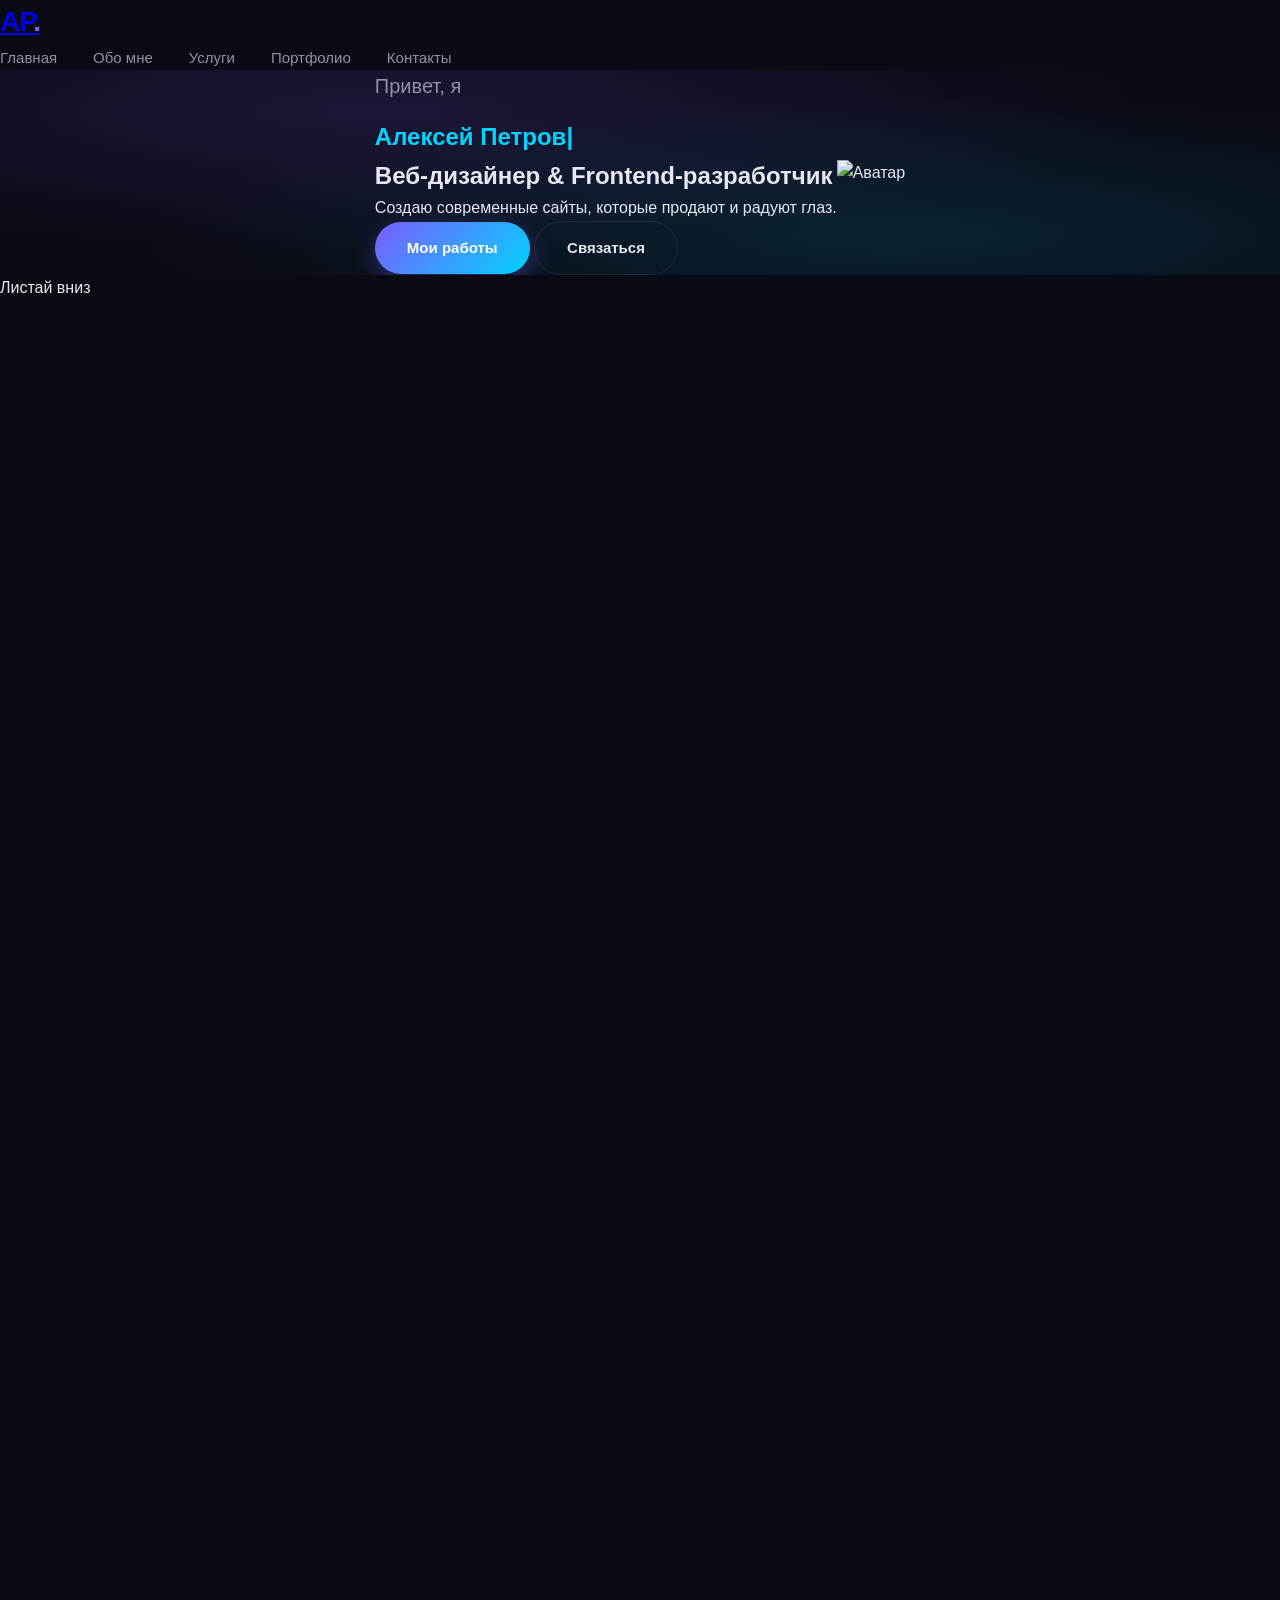
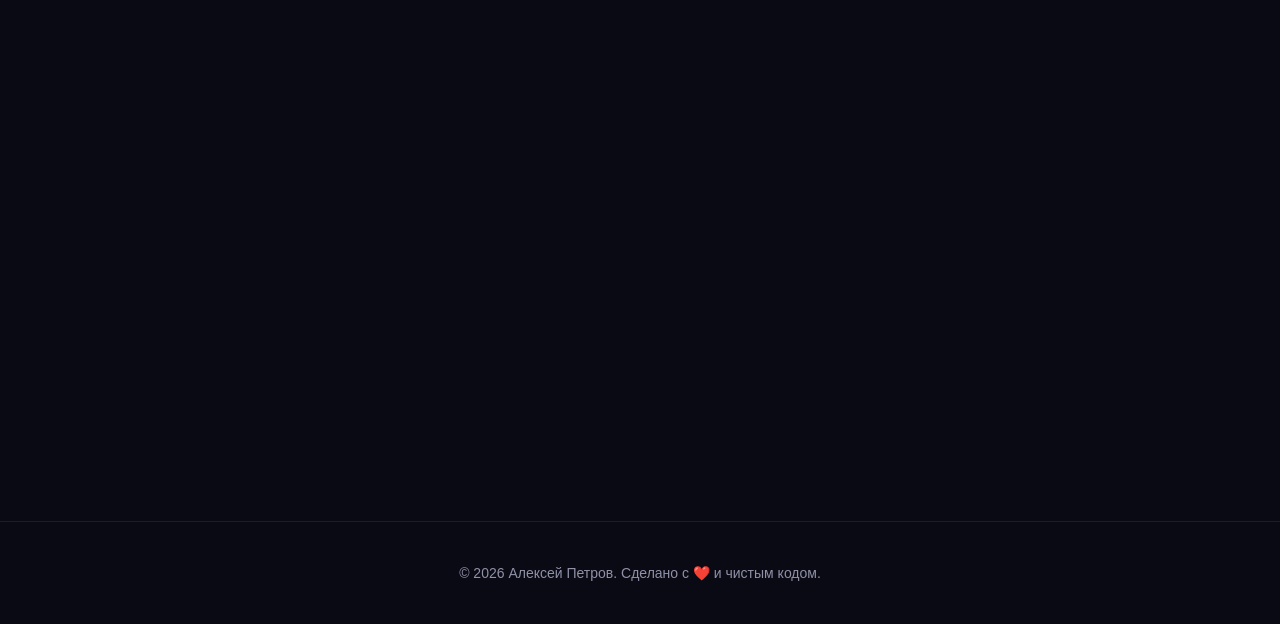
==== commit 196dc268: "new file new_site12" ====
--- a/index.html
+++ b/index.html
@@ -1,274 +1,246 @@
 <!DOCTYPE html>
 <html lang="ru">
 <head>
-<meta charset="UTF-8">
-<meta name="viewport" content="width=device-width, initial-scale=1.0">
-<title>Алексей Иванов — Веб-разработчик</title>
-<link rel="stylesheet" href="styles.css">
+  <meta charset="UTF-8" />
+  <meta name="viewport" content="width=device-width, initial-scale=1.0" />
+  <title>Алексей Петров — Веб-дизайнер</title>
+  <link rel="stylesheet" href="styles.css" />
 </head>
 <body>
-
-<!-- Навигация -->
-<nav class="navbar">
-  <div class="logo">AI<span>.</span></div>
-  <ul class="nav-links">
-    <li><a href="#home" class="active">Главная</a></li>
-    <li><a href="#about">Обо мне</a></li>
-    <li><a href="#services">Услуги</a></li>
-    <li><a href="#portfolio">Портфолио</a></li>
-    <li><a href="#contact">Контакты</a></li>
-  </ul>
-  <button class="burger" aria-label="Меню">
-    <span></span><span></span><span></span>
-  </button>
-</nav>
-
-<!-- 1. Главная -->
-<section id="home" class="section hero">
-  <canvas id="particles"></canvas>
-  <div class="hero-content">
-    <p class="greeting">Привет, я 👋</p>
-    <h1 class="name">Алексей Иванов</h1>
-    <p class="role">Веб-разработчик &amp; <span id="typed" class="typed"></span></p>
-    <div class="hero-buttons">
-      <a href="#portfolio" class="btn btn-primary">Мои работы</a>
-      <a href="#contact" class="btn btn-ghost">Связаться</a>
-    </div>
-  </div>
-  <div class="scroll-indicator">
-    <span>Скролл</span>
-    <div class="mouse"></div>
-  </div>
-</section>
-
-<!-- 2. Обо мне -->
-<section id="about" class="section">
-  <div class="container">
-    <h2 class="section-title reveal">Обо мне</h2>
-    <div class="about-grid">
-      <div class="about-photo reveal">
-        <img src="https://picsum.photos/seed/dev/500/600" alt="Алексей">
-        <div class="photo-frame"></div>
-      </div>
-      <div class="about-text reveal">
-        <h3>Создаю цифровые продукты уже 7 лет</h3>
-        <p>Я full-stack разработчик с любовью к чистому коду и продуманному UX. Специализируюсь на современных веб-приложениях, анимациях и интерфейсах, которые радуют пользователей.</p>
-        <p>Работал с проектами от стартапов до enterprise-решений. Верю, что хороший код — это поэзия, а хороший дизайн — это забота.</p>
-        <div class="skills">
-          <div class="skill">
-            <div class="skill-head"><span>HTML / CSS</span><span>95%</span></div>
-            <div class="bar"><div class="fill" data-value="95"></div></div>
-          </div>
-          <div class="skill">
-            <div class="skill-head"><span>JavaScript</span><span>90%</span></div>
-            <div class="bar"><div class="fill" data-value="90"></div></div>
-          </div>
-          <div class="skill">
-            <div class="skill-head"><span>React / Vue</span><span>85%</span></div>
-            <div class="bar"><div class="fill" data-value="85"></div></div>
-          </div>
-          <div class="skill">
-            <div class="skill-head"><span>Node.js</span><span>80%</span></div>
-            <div class="bar"><div class="fill" data-value="80"></div></div>
-          </div>
-        </div>
-      </div>
-    </div>
-  </div>
-</section>
-
-<!-- 3. Услуги -->
-<section id="services" class="section">
-  <div class="container">
-    <h2 class="section-title reveal">Услуги</h2>
-    <p class="section-sub reveal">Что я могу сделать для вашего проекта</p>
-    <div class="services-grid">
-      <div class="service-card reveal">
-        <div class="service-icon">
-          <svg viewBox="0 0 24 24" fill="none" stroke="currentColor" stroke-width="2">
-            <path d="M16 18l6-6-6-6M8 6l-6 6 6 6"/>
-          </svg>
-        </div>
-        <h3>Веб-разработка</h3>
-        <p>Современные сайты и SPA на React, Vue, Next.js с адаптивной вёрсткой и высокой производительностью.</p>
-      </div>
-      <div class="service-card reveal">
-        <div class="service-icon">
-          <svg viewBox="0 0 24 24" fill="none" stroke="currentColor" stroke-width="2">
-            <rect x="3" y="3" width="18" height="18" rx="2"/>
-            <path d="M3 9h18M9 21V9"/>
-          </svg>
-        </div>
-        <h3>UI/UX Дизайн</h3>
-        <p>Проектирование интерфейсов в Figma: от прототипа до готового дизайна-системы с анимациями.</p>
-      </div>
-      <div class="service-card reveal">
-        <div class="service-icon">
-          <svg viewBox="0 0 24 24" fill="none" stroke="currentColor" stroke-width="2">
-            <rect x="5" y="2" width="14" height="20" rx="2"/>
-            <path d="M12 18h.01"/>
-          </svg>
-        </div>
-        <h3>Мобильные приложения</h3>
-        <p>Кроссплатформенные приложения на React Native и Flutter с нативным пользовательским опытом.</p>
-      </div>
-      <div class="service-card reveal">
-        <div class="service-icon">
-          <svg viewBox="0 0 24 24" fill="none" stroke="currentColor" stroke-width="2">
-            <path d="M12 2L2 7l10 5 10-5-10-5zM2 17l10 5 10-5M2 12l10 5 10-5"/>
-          </svg>
-        </div>
-        <h3>Backend & API</h3>
-        <p>Разработка серверной части на Node.js, Python, PostgreSQL. REST и GraphQL API.</p>
-      </div>
-      <div class="service-card reveal">
-        <div class="service-icon">
-          <svg viewBox="0 0 24 24" fill="none" stroke="currentColor" stroke-width="2">
-            <circle cx="12" cy="12" r="10"/>
-            <path d="M2 12h20M12 2a15 15 0 010 20M12 2a15 15 0 000 20"/>
-          </svg>
-        </div>
-        <h3>SEO & Оптимизация</h3>
-        <p>Техническая оптимизация, ускорение загрузки, Core Web Vitals и продвижение в поиске.</p>
-      </div>
-      <div class="service-card reveal">
-        <div class="service-icon">
-          <svg viewBox="0 0 24 24" fill="none" stroke="currentColor" stroke-width="2">
-            <path d="M21 12a9 9 0 11-18 0 9 9 0 0118 0z"/>
-            <path d="M9 12l2 2 4-4"/>
-          </svg>
-        </div>
-        <h3>Поддержка</h3>
-        <p>Техническая поддержка, обновления, мониторинг и развитие существующих проектов.</p>
-      </div>
-    </div>
-  </div>
-</section>
-
-<!-- 4. Портфолио -->
-<section id="portfolio" class="section">
-  <div class="container">
-    <h2 class="section-title reveal">Портфолио</h2>
-    <p class="section-sub reveal">Избранные проекты последних лет</p>
-    <div class="portfolio-grid">
-      <div class="portfolio-item reveal" data-category="web">
-        <img src="https://picsum.photos/seed/proj1/800/600" alt="Проект 1">
-        <div class="portfolio-overlay">
-          <h3>E-commerce платформа</h3>
-          <p>Next.js · Stripe · PostgreSQL</p>
-          <button class="view-btn">Открыть →</button>
-        </div>
-      </div>
-      <div class="portfolio-item reveal" data-category="design">
-        <img src="https://picsum.photos/seed/proj2/800/600" alt="Проект 2">
-        <div class="portfolio-overlay">
-          <h3>Дизайн-система</h3>
-          <p>Figma · Storybook · Tokens</p>
-          <button class="view-btn">Открыть →</button>
-        </div>
-      </div>
-      <div class="portfolio-item reveal" data-category="app">
-        <img src="https://picsum.photos/seed/proj3/800/600" alt="Проект 3">
-        <div class="portfolio-overlay">
-          <h3>Мобильное приложение</h3>
-          <p>React Native · Firebase</p>
-          <button class="view-btn">Открыть →</button>
-        </div>
-      </div>
-      <div class="portfolio-item reveal" data-category="web">
-        <img src="https://picsum.photos/seed/proj4/800/600" alt="Проект 4">
-        <div class="portfolio-overlay">
-          <h3>SaaS Dashboard</h3>
-          <p>Vue 3 · D3.js · Tailwind</p>
-          <button class="view-btn">Открыть →</button>
-        </div>
-      </div>
-      <div class="portfolio-item reveal" data-category="design">
-        <img src="https://picsum.photos/seed/proj5/800/600" alt="Проект 5">
-        <div class="portfolio-overlay">
-          <h3>Лендинг стартапа</h3>
-          <p>GSAP · Three.js · WebGL</p>
-          <button class="view-btn">Открыть →</button>
-        </div>
-      </div>
-      <div class="portfolio-item reveal" data-category="app">
-        <img src="https://picsum.photos/seed/proj6/800/600" alt="Проект 6">
-        <div class="portfolio-overlay">
-          <h3>Фитнес-трекер</h3>
-          <p>Flutter · Node.js · MongoDB</p>
-          <button class="view-btn">Открыть →</button>
-        </div>
-      </div>
-    </div>
-  </div>
-</section>
-
-<!-- 5. Контакты -->
-<section id="contact" class="section">
-  <div class="container">
-    <h2 class="section-title reveal">Связаться со мной</h2>
-    <p class="section-sub reveal">Готов обсудить ваш проект</p>
-    <div class="contact-grid">
-      <div class="contact-info reveal">
-        <div class="contact-item">
-          <div class="contact-icon">📧</div>
-          <div>
-            <h4>Email</h4>
-            <a href="mailto:hello@example.com">hello@example.com</a>
-          </div>
-        </div>
-        <div class="contact-item">
-          <div class="contact-icon">📱</div>
-          <div>
-            <h4>Телефон</h4>
-            <a href="tel:+79991234567">+7 (999) 123-45-67</a>
-          </div>
-        </div>
-        <div class="contact-item">
-          <div class="contact-icon">📍</div>
-          <div>
-            <h4>Локация</h4>
-            <p>Москва, Россия · Удалённо по миру</p>
-          </div>
-        </div>
-        <div class="socials">
-          <a href="#" class="social" aria-label="GitHub">
-            <svg viewBox="0 0 24 24" fill="currentColor"><path d="M12 0C5.37 0 0 5.37 0 12c0 5.3 3.44 9.8 8.2 11.4.6.1.82-.26.82-.58v-2c-3.34.73-4.04-1.6-4.04-1.6-.55-1.4-1.34-1.76-1.34-1.76-1.1-.75.08-.74.08-.74 1.2.08 1.84 1.24 1.84 1.24 1.08 1.84 2.82 1.3 3.5 1 .1-.78.42-1.3.76-1.6-2.66-.3-5.46-1.34-5.46-5.94 0-1.3.46-2.38 1.22-3.22-.12-.3-.52-1.52.12-3.16 0 0 1-.32 3.3 1.22a11.5 11.5 0 016 0c2.3-1.54 3.3-1.22 3.3-1.22.64 1.64.24 2.86.12 3.16.76.84 1.22 1.92 1.22 3.22 0 4.62-2.8 5.64-5.48 5.94.44.38.82 1.12.82 2.26v3.34c0 .32.22.7.82.58C20.56 21.8 24 17.3 24 12 24 5.37 18.63 0 12 0z"/></svg>
-          </a>
-          <a href="#" class="social" aria-label="Telegram">
-            <svg viewBox="0 0 24 24" fill="currentColor"><path d="M12 0C5.37 0 0 5.37 0 12s5.37 12 12 12 12-5.37 12-12S18.63 0 12 0zm5.53 8.16l-1.84 8.68c-.14.62-.5.77-1.02.48l-2.82-2.08-1.36 1.3c-.15.15-.28.28-.57.28l.2-2.9 5.28-4.77c.23-.2-.05-.32-.35-.12l-6.52 4.1-2.81-.88c-.61-.19-.62-.61.13-.9l10.97-4.23c.5-.19.95.12.79.94z"/></svg>
-          </a>
-          <a href="#" class="social" aria-label="LinkedIn">
-            <svg viewBox="0 0 24 24" fill="currentColor"><path d="M20.45 20.45h-3.56v-5.57c0-1.33-.02-3.04-1.85-3.04-1.86 0-2.14 1.45-2.14 2.95v5.66H9.34V9h3.42v1.56h.05c.48-.9 1.64-1.85 3.37-1.85 3.6 0 4.27 2.37 4.27 5.46v6.28zM5.34 7.43a2.07 2.07 0 110-4.14 2.07 2.07 0 010 4.14zM7.12 20.45H3.56V9h3.56v11.45zM22.22 0H1.77C.79 0 0 .77 0 1.72v20.56C0 23.23.79 24 1.77 24h20.45c.98 0 1.78-.77 1.78-1.72V1.72C24 .77 23.2 0 22.22 0z"/></svg>
-          </a>
-          <a href="#" class="social" aria-label="Dribbble">
-            <svg viewBox="0 0 24 24" fill="currentColor"><path d="M12 0C5.37 0 0 5.37 0 12s5.37 12 12 12 12-5.37 12-12S18.63 0 12 0zm7.93 5.52a10 10 0 012.26 6.24c-.33-.07-3.64-.74-6.98-.32-.07-.17-.14-.35-.22-.53-.2-.48-.43-.97-.67-1.44 3.7-1.5 5.38-3.68 5.61-3.95zM12 1.82c2.63 0 5.04 1 6.87 2.65-.2.28-1.7 2.33-5.27 3.67A47.3 47.3 0 009.9 2.2 10.2 10.2 0 0112 1.82zM8 2.7a48.7 48.7 0 013.68 5.87c-4.64 1.24-8.74 1.21-9.18 1.2A10.23 10.23 0 018 2.7zM1.8 12v-.3c.43.01 5.26.07 10.22-1.42.28.56.55 1.12.79 1.68l-.36.1c-5.12 1.65-7.84 6.17-8.08 6.56A10.17 10.17 0 011.8 12zm3.9 8.08c.16-.27 2.15-4.27 7.78-6.23l.06-.02c1.4 3.63 1.97 6.69 2.12 7.55a10.18 10.18 0 01-9.96-1.3zm11.7.3c-.1-.6-.63-3.53-1.94-7.1 3.14-.5 5.9.32 6.25.43a10.2 10.2 0 01-4.3 6.67z"/></svg>
-          </a>
-        </div>
-      </div>
-      <form class="contact-form reveal" id="contactForm">
-        <div class="form-group">
-          <input type="text" id="name" required placeholder=" ">
-          <label for="name">Ваше имя</label>
-        </div>
-        <div class="form-group">
-          <input type="email" id="email" required placeholder=" ">
-          <label for="email">Email</label>
-        </div>
-        <div class="form-group">
-          <textarea id="message" rows="5" required placeholder=" "></textarea>
-          <label for="message">Сообщение</label>
-        </div>
-        <button type="submit" class="btn btn-primary">Отправить сообщение</button>
-      </form>
-    </div>
-  </div>
-</section>
-
-<footer>
-  <p>© 2026 Алексей Иванов. Сделано с ❤️ и чистым кодом.</p>
-</footer>
-
-<script src="script.js"></script>
+  <!-- Навигация -->
+  <nav class="nav">
+    <a href="#home" class="logo">AP<span class="dot">.</span></a>
+    <ul class="nav-links">
+      <li><a href="#home" data-page="home">Главная</a></li>
+      <li><a href="#about" data-page="about">Обо мне</a></li>
+      <li><a href="#services" data-page="services">Услуги</a></li>
+      <li><a href="#portfolio" data-page="portfolio">Портфолио</a></li>
+      <li><a href="#contacts" data-page="contacts">Контакты</a></li>
+    </ul>
+    <button class="burger" aria-label="Меню">
+      <span></span><span></span><span></span>
+    </button>
+  </nav>
+
+  <!-- Контейнер страниц -->
+  <main class="pages">
+    <!-- 1. Главная -->
+    <section class="page active" id="home">
+      <div class="hero">
+        <div class="hero-text">
+          <p class="greeting">Привет, я</p>
+          <h1 class="typed">Алексей Петров</h1>
+          <h2 class="subtitle">Веб-дизайнер &amp; Frontend-разработчик</h2>
+          <p class="lead">Создаю современные сайты, которые продают и радуют глаз.</p>
+          <div class="cta">
+            <a href="#portfolio" class="btn btn-primary" data-page="portfolio">Мои работы</a>
+            <a href="#contacts" class="btn btn-ghost" data-page="contacts">Связаться</a>
+          </div>
+        </div>
+        <div class="hero-visual">
+          <div class="blob"></div>
+          <img src="https://picsum.photos/seed/hero/500/500" alt="Аватар" class="avatar" />
+        </div>
+      </div>
+      <div class="scroll-hint">
+        <span>Листай вниз</span>
+        <div class="arrow"></div>
+      </div>
+    </section>
+
+    <!-- 2. Обо мне -->
+    <section class="page" id="about">
+      <div class="container">
+        <h2 class="reveal">Обо мне</h2>
+        <p class="section-sub reveal">Немного о моём пути и навыках</p>
+
+        <div class="about-grid">
+          <div class="about-photo reveal">
+            <img src="https://picsum.photos/seed/about/600/700" alt="Обо мне" />
+          </div>
+          <div class="about-text reveal">
+            <p>Меня зовут Алексей, мне 28 лет. Уже более 7 лет я занимаюсь веб-дизайном и фронтенд-разработкой. За это время реализовал более 120 проектов — от лендингов до сложных корпоративных порталов.</p>
+            <p>Верю, что хороший сайт — это баланс между эстетикой и функциональностью. Работаю с клиентами из России, Европы и ОАЭ.</p>
+
+            <div class="skills">
+              <div class="skill">
+                <div class="skill-head"><span>HTML / CSS</span><span>95%</span></div>
+                <div class="bar"><div class="bar-fill" data-width="95"></div></div>
+              </div>
+              <div class="skill">
+                <div class="skill-head"><span>JavaScript</span><span>88%</span></div>
+                <div class="bar"><div class="bar-fill" data-width="88"></div></div>
+              </div>
+              <div class="skill">
+                <div class="skill-head"><span>UI/UX Design</span><span>92%</span></div>
+                <div class="bar"><div class="bar-fill" data-width="92"></div></div>
+              </div>
+              <div class="skill">
+                <div class="skill-head"><span>React</span><span>80%</span></div>
+                <div class="bar"><div class="bar-fill" data-width="80"></div></div>
+              </div>
+            </div>
+          </div>
+        </div>
+      </div>
+    </section>
+
+    <!-- 3. Услуги -->
+    <section class="page" id="services">
+      <div class="container">
+        <h2 class="reveal">Услуги</h2>
+        <p class="section-sub reveal">Что я могу сделать для вашего бизнеса</p>
+
+        <div class="services-grid">
+          <div class="card reveal">
+            <div class="card-icon">🎨</div>
+            <h3>Веб-дизайн</h3>
+            <p>Уникальные макеты в Figma, которые отражают характер бренда и удобны пользователю.</p>
+          </div>
+          <div class="card reveal">
+            <div class="card-icon">💻</div>
+            <h3>Вёрстка</h3>
+            <p>Адаптивная, быстрая и семантичная вёрстка на чистом HTML/CSS/JS без лишнего кода.</p>
+          </div>
+          <div class="card reveal">
+            <div class="card-icon">🚀</div>
+            <h3>Разработка под ключ</h3>
+            <p>От идеи до запуска: дизайн, вёрстка, интеграция с CMS, SEO-оптимизация.</p>
+          </div>
+          <div class="card reveal">
+            <div class="card-icon">📱</div>
+            <h3>Лендинги</h3>
+            <p>Продающие одностраничники с высокой конверсией и продуманной воронкой.</p>
+          </div>
+          <div class="card reveal">
+            <div class="card-icon">✨</div>
+            <h3>Анимации</h3>
+            <p>Интерактивные микро-взаимодействия, которые делают сайт живым и запоминающимся.</p>
+          </div>
+          <div class="card reveal">
+            <div class="card-icon">🛠️</div>
+            <h3>Поддержка</h3>
+            <p>Техническое сопровождение, доработки и обновления вашего сайта после запуска.</p>
+          </div>
+        </div>
+      </div>
+    </section>
+
+    <!-- 4. Портфолио -->
+    <section class="page" id="portfolio">
+      <div class="container">
+        <h2 class="reveal">Портфолио</h2>
+        <p class="section-sub reveal">Избранные работы последних лет</p>
+
+        <div class="portfolio-grid">
+          <figure class="work reveal">
+            <img src="https://picsum.photos/seed/proj1/600/400" alt="Проект 1" />
+            <figcaption>
+              <h4>E-commerce платформа</h4>
+              <span>Дизайн · Разработка</span>
+            </figcaption>
+          </figure>
+          <figure class="work reveal">
+            <img src="https://picsum.photos/seed/proj2/600/400" alt="Проект 2" />
+            <figcaption>
+              <h4>Корпоративный сайт</h4>
+              <span>UI/UX · Вёрстка</span>
+            </figcaption>
+          </figure>
+          <figure class="work reveal">
+            <img src="https://picsum.photos/seed/proj3/600/400" alt="Проект 3" />
+            <figcaption>
+              <h4>Мобильное приложение</h4>
+              <span>Дизайн интерфейса</span>
+            </figcaption>
+          </figure>
+          <figure class="work reveal">
+            <img src="https://picsum.photos/seed/proj4/600/400" alt="Проект 4" />
+            <figcaption>
+              <h4>Лендинг для стартапа</h4>
+              <span>Дизайн · Анимации</span>
+            </figcaption>
+          </figure>
+          <figure class="work reveal">
+            <img src="https://picsum.photos/seed/proj5/600/400" alt="Проект 5" />
+            <figcaption>
+              <h4>Блог-платформа</h4>
+              <span>Fullstack</span>
+            </figcaption>
+          </figure>
+          <figure class="work reveal">
+            <img src="https://picsum.photos/seed/proj6/600/400" alt="Проект 6" />
+            <figcaption>
+              <h4>Ресторан «У моря»</h4>
+              <span>Лендинг · Брендинг</span>
+            </figcaption>
+          </figure>
+        </div>
+      </div>
+    </section>
+
+    <!-- 5. Контакты -->
+    <section class="page" id="contacts">
+      <div class="container">
+        <h2 class="reveal">Контакты</h2>
+        <p class="section-sub reveal">Давайте обсудим ваш проект</p>
+
+        <div class="contacts-grid">
+          <form class="contact-form reveal" id="contactForm">
+            <div class="field">
+              <input type="text" id="name" required placeholder=" " />
+              <label for="name">Ваше имя</label>
+            </div>
+            <div class="field">
+              <input type="email" id="email" required placeholder=" " />
+              <label for="email">Email</label>
+            </div>
+            <div class="field">
+              <textarea id="message" rows="5" required placeholder=" "></textarea>
+              <label for="message">Сообщение</label>
+            </div>
+            <button type="submit" class="btn btn-primary">Отправить</button>
+            <p class="form-status" id="formStatus"></p>
+          </form>
+
+          <div class="contact-info reveal">
+            <div class="info-item">
+              <span class="ico">📧</span>
+              <div>
+                <h5>Email</h5>
+                <a href="mailto:hello@example.com">hello@example.com</a>
+              </div>
+            </div>
+            <div class="info-item">
+              <span class="ico">📱</span>
+              <div>
+                <h5>Телефон</h5>
+                <a href="tel:+79991234567">+7 (999) 123-45-67</a>
+              </div>
+            </div>
+            <div class="info-item">
+              <span class="ico">📍</span>
+              <div>
+                <h5>Локация</h5>
+                <p>Москва, Россия</p>
+              </div>
+            </div>
+            <div class="socials">
+              <a href="#" aria-label="Telegram">TG</a>
+              <a href="#" aria-label="GitHub">GH</a>
+              <a href="#" aria-label="Behance">BE</a>
+              <a href="#" aria-label="Dribbble">DR</a>
+            </div>
+          </div>
+        </div>
+      </div>
+    </section>
+  </main>
+
+  <footer class="footer">
+    <p>© 2026 Алексей Петров. Сделано с ❤️ и чистым кодом.</p>
+  </footer>
+
+  <script src="script.js"></script>
 </body>
 </html>
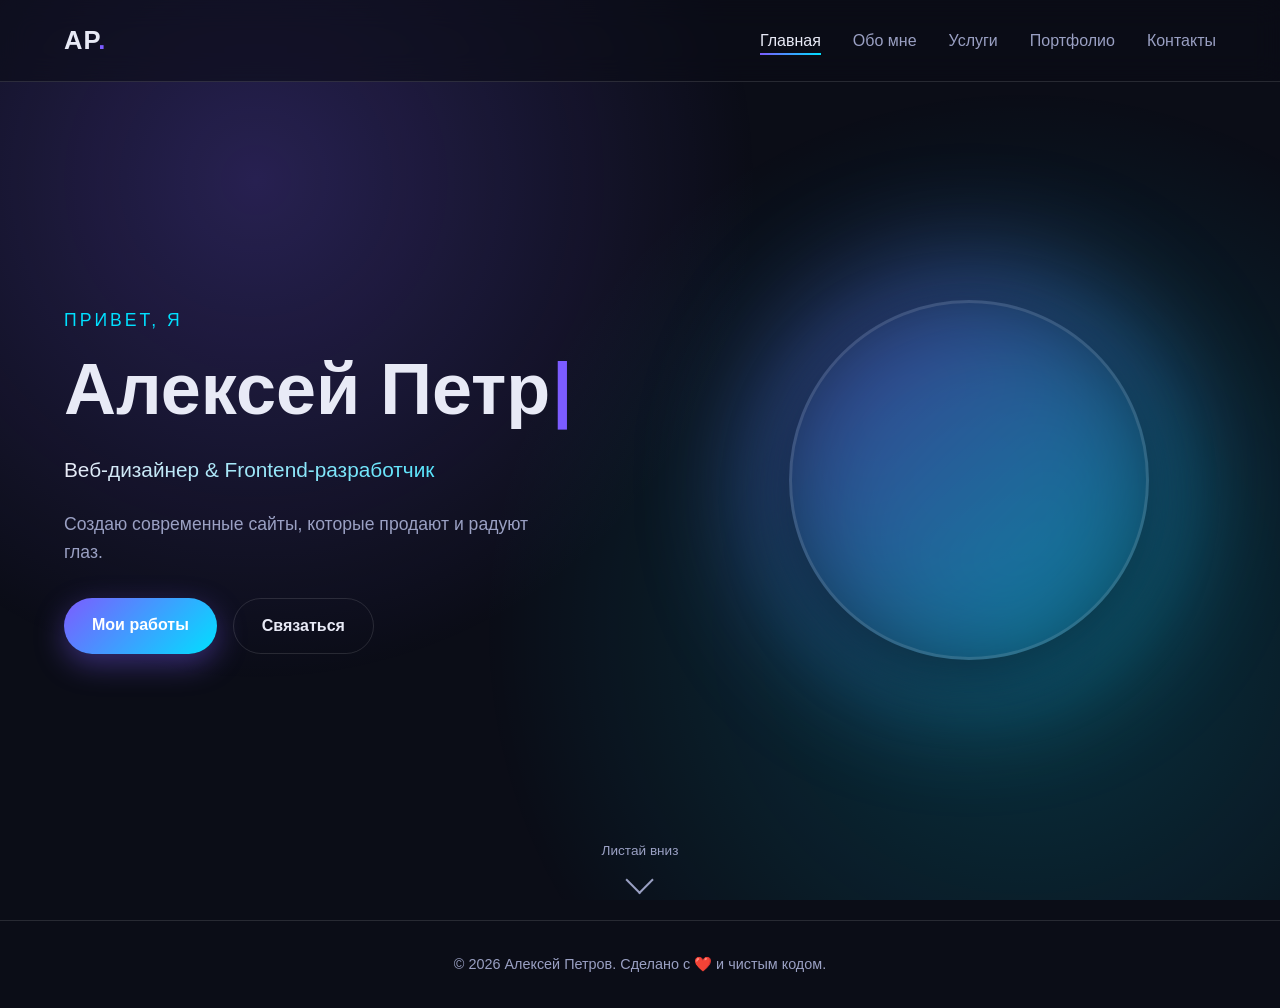
==== commit 05eb7970: "new file new_site12" ====
--- a/index.html
+++ b/index.html
@@ -1,13 +1,508 @@
 <!DOCTYPE html>
 <html lang="ru">
 <head>
-  <meta charset="UTF-8" />
-  <meta name="viewport" content="width=device-width, initial-scale=1.0" />
-  <title>Алексей Петров — Веб-дизайнер</title>
-  <link rel="stylesheet" href="styles.css" />
+<meta charset="UTF-8" />
+<meta name="viewport" content="width=device-width, initial-scale=1.0" />
+<title>Алексей Петров — Веб-дизайнер</title>
+<style>
+/* ===== Базовые переменные ===== */
+:root {
+  --bg: #0b0d17;
+  --text: #e8eaf6;
+  --muted: #9aa0c3;
+  --accent: #7c5cff;
+  --accent-2: #00e0ff;
+  --glass: rgba(255, 255, 255, 0.06);
+  --border: rgba(255, 255, 255, 0.12);
+  --radius: 16px;
+  --transition: 0.4s cubic-bezier(0.22, 1, 0.36, 1);
+}
+
+* { margin: 0; padding: 0; box-sizing: border-box; }
+html { scroll-behavior: smooth; }
+
+body {
+  font-family: 'Inter', -apple-system, BlinkMacSystemFont, 'Segoe UI', sans-serif;
+  background: var(--bg);
+  color: var(--text);
+  overflow-x: hidden;
+  min-height: 100vh;
+  line-height: 1.6;
+}
+
+body::before {
+  content: '';
+  position: fixed;
+  inset: 0;
+  background:
+    radial-gradient(circle at 20% 20%, rgba(124, 92, 255, 0.25), transparent 40%),
+    radial-gradient(circle at 80% 70%, rgba(0, 224, 255, 0.18), transparent 45%);
+  z-index: -1;
+  animation: bgShift 18s ease-in-out infinite alternate;
+}
+@keyframes bgShift {
+  0%   { transform: translate(0, 0) scale(1); }
+  100% { transform: translate(-40px, 30px) scale(1.1); }
+}
+
+/* ===== Навигация ===== */
+.nav {
+  position: fixed;
+  top: 0; left: 0; right: 0;
+  display: flex;
+  justify-content: space-between;
+  align-items: center;
+  padding: 20px 5%;
+  background: rgba(11, 13, 23, 0.6);
+  backdrop-filter: blur(14px);
+  -webkit-backdrop-filter: blur(14px);
+  border-bottom: 1px solid var(--border);
+  z-index: 100;
+}
+.logo {
+  font-size: 1.6rem;
+  font-weight: 800;
+  color: var(--text);
+  text-decoration: none;
+  letter-spacing: 1px;
+}
+.logo .dot { color: var(--accent); }
+.nav-links {
+  display: flex;
+  gap: 2rem;
+  list-style: none;
+}
+.nav-links a {
+  color: var(--muted);
+  text-decoration: none;
+  font-weight: 500;
+  position: relative;
+  transition: color var(--transition);
+}
+.nav-links a::after {
+  content: '';
+  position: absolute;
+  left: 0; bottom: -6px;
+  width: 0; height: 2px;
+  background: linear-gradient(90deg, var(--accent), var(--accent-2));
+  transition: width var(--transition);
+}
+.nav-links a:hover,
+.nav-links a.active { color: var(--text); }
+.nav-links a:hover::after,
+.nav-links a.active::after { width: 100%; }
+
+.burger {
+  display: none;
+  flex-direction: column;
+  gap: 5px;
+  background: none;
+  border: none;
+  cursor: pointer;
+}
+.burger span {
+  width: 26px; height: 2px;
+  background: var(--text);
+  transition: var(--transition);
+}
+
+/* ===== Страницы ===== */
+.pages { position: relative; }
+.page {
+  min-height: 100vh;
+  padding: 120px 5% 80px;
+  display: none;
+  opacity: 0;
+  transform: translateY(30px);
+  animation: pageIn 0.7s cubic-bezier(0.22, 1, 0.36, 1) forwards;
+}
+.page.active { display: block; }
+@keyframes pageIn {
+  to { opacity: 1; transform: translateY(0); }
+}
+.container { max-width: 1200px; margin: 0 auto; }
+
+h2 {
+  font-size: clamp(2rem, 5vw, 3.5rem);
+  font-weight: 800;
+  margin-bottom: 0.5rem;
+  background: linear-gradient(90deg, var(--text), var(--accent-2));
+  -webkit-background-clip: text;
+  background-clip: text;
+  -webkit-text-fill-color: transparent;
+}
+.section-sub {
+  color: var(--muted);
+  font-size: 1.1rem;
+  margin-bottom: 3rem;
+}
+
+/* ===== Hero ===== */
+.hero {
+  display: grid;
+  grid-template-columns: 1.2fr 1fr;
+  gap: 4rem;
+  align-items: center;
+  min-height: 80vh;
+}
+.greeting {
+  color: var(--accent-2);
+  font-size: 1.1rem;
+  letter-spacing: 3px;
+  text-transform: uppercase;
+  margin-bottom: 1rem;
+}
+.typed {
+  font-size: clamp(2.5rem, 6vw, 4.5rem);
+  font-weight: 900;
+  line-height: 1.1;
+  margin-bottom: 1rem;
+  min-height: 1.2em;
+}
+.typed::after {
+  content: '|';
+  color: var(--accent);
+  animation: blink 0.8s infinite;
+  margin-left: 2px;
+}
+@keyframes blink { 50% { opacity: 0; } }
+
+.subtitle {
+  font-size: 1.3rem;
+  color: var(--muted);
+  font-weight: 500;
+  margin-bottom: 1.5rem;
+}
+.lead {
+  color: var(--muted);
+  font-size: 1.1rem;
+  margin-bottom: 2rem;
+  max-width: 500px;
+}
+.cta { display: flex; gap: 1rem; flex-wrap: wrap; }
+
+.btn {
+  padding: 14px 28px;
+  border-radius: 50px;
+  font-weight: 600;
+  text-decoration: none;
+  cursor: pointer;
+  border: none;
+  font-size: 1rem;
+  transition: all var(--transition);
+  display: inline-block;
+}
+.btn-primary {
+  background: linear-gradient(135deg, var(--accent), var(--accent-2));
+  color: #fff;
+  box-shadow: 0 10px 30px rgba(124, 92, 255, 0.4);
+}
+.btn-primary:hover {
+  transform: translateY(-3px);
+  box-shadow: 0 15px 40px rgba(124, 92, 255, 0.6);
+}
+.btn-ghost {
+  background: transparent;
+  color: var(--text);
+  border: 1px solid var(--border);
+}
+.btn-ghost:hover {
+  background: var(--glass);
+  border-color: var(--accent);
+}
+
+.hero-visual {
+  position: relative;
+  display: flex;
+  justify-content: center;
+  align-items: center;
+}
+.blob {
+  position: absolute;
+  width: 420px; height: 420px;
+  border-radius: 50%;
+  background: linear-gradient(135deg, var(--accent), var(--accent-2));
+  filter: blur(60px);
+  opacity: 0.5;
+  animation: blobPulse 6s ease-in-out infinite;
+}
+@keyframes blobPulse {
+  0%, 100% { transform: scale(1) rotate(0deg); }
+  50%      { transform: scale(1.15) rotate(180deg); }
+}
+.avatar {
+  position: relative;
+  width: 360px; height: 360px;
+  border-radius: 50%;
+  object-fit: cover;
+  border: 3px solid var(--border);
+  box-shadow: 0 20px 60px rgba(0, 0, 0, 0.5);
+  animation: float 5s ease-in-out infinite;
+}
+@keyframes float {
+  0%, 100% { transform: translateY(0); }
+  50%      { transform: translateY(-20px); }
+}
+
+.scroll-hint {
+  position: absolute;
+  bottom: 30px;
+  left: 50%;
+  transform: translateX(-50%);
+  color: var(--muted);
+  font-size: 0.85rem;
+  text-align: center;
+}
+.arrow {
+  width: 20px; height: 20px;
+  border-right: 2px solid var(--muted);
+  border-bottom: 2px solid var(--muted);
+  transform: rotate(45deg);
+  margin: 8px auto 0;
+  animation: arrowMove 1.5s ease-in-out infinite;
+}
+@keyframes arrowMove {
+  0%, 100% { transform: rotate(45deg) translate(0, 0); opacity: 0.3; }
+  50%      { transform: rotate(45deg) translate(5px, 5px); opacity: 1; }
+}
+
+/* ===== Reveal ===== */
+.reveal {
+  opacity: 0;
+  transform: translateY(40px);
+  transition: opacity 0.8s ease, transform 0.8s cubic-bezier(0.22, 1, 0.36, 1);
+}
+.reveal.visible {
+  opacity: 1;
+  transform: translateY(0);
+}
+
+/* ===== Обо мне ===== */
+.about-grid {
+  display: grid;
+  grid-template-columns: 1fr 1.3fr;
+  gap: 3rem;
+  align-items: center;
+}
+.about-photo img {
+  width: 100%;
+  border-radius: var(--radius);
+  box-shadow: 0 20px 60px rgba(0, 0, 0, 0.4);
+}
+.about-text p { color: var(--muted); margin-bottom: 1rem; }
+.skills { margin-top: 2rem; }
+.skill { margin-bottom: 1.2rem; }
+.skill-head {
+  display: flex;
+  justify-content: space-between;
+  margin-bottom: 0.4rem;
+  font-weight: 500;
+}
+.bar {
+  height: 8px;
+  background: var(--glass);
+  border-radius: 4px;
+  overflow: hidden;
+}
+.bar-fill {
+  height: 100%;
+  width: 0;
+  background: linear-gradient(90deg, var(--accent), var(--accent-2));
+  border-radius: 4px;
+  transition: width 1.5s cubic-bezier(0.22, 1, 0.36, 1);
+}
+
+/* ===== Услуги ===== */
+.services-grid {
+  display: grid;
+  grid-template-columns: repeat(auto-fit, minmax(280px, 1fr));
+  gap: 1.5rem;
+}
+.card {
+  background: var(--glass);
+  border: 1px solid var(--border);
+  border-radius: var(--radius);
+  padding: 2rem;
+  transition: all var(--transition);
+  backdrop-filter: blur(10px);
+}
+.card:hover {
+  transform: translateY(-8px);
+  border-color: var(--accent);
+  box-shadow: 0 20px 40px rgba(124, 92, 255, 0.2);
+}
+.card-icon {
+  font-size: 2.5rem;
+  margin-bottom: 1rem;
+  display: inline-block;
+  transition: transform var(--transition);
+}
+.card:hover .card-icon { transform: scale(1.2) rotate(-10deg); }
+.card h3 { margin-bottom: 0.8rem; font-size: 1.3rem; }
+.card p { color: var(--muted); }
+
+/* ===== Портфолио ===== */
+.portfolio-grid {
+  display: grid;
+  grid-template-columns: repeat(auto-fit, minmax(300px, 1fr));
+  gap: 1.5rem;
+}
+.work {
+  position: relative;
+  overflow: hidden;
+  border-radius: var(--radius);
+  cursor: pointer;
+}
+.work img {
+  width: 100%;
+  height: 280px;
+  object-fit: cover;
+  transition: transform 0.6s ease;
+}
+.work:hover img { transform: scale(1.08); }
+.work figcaption {
+  position: absolute;
+  inset: 0;
+  background: linear-gradient(to top, rgba(11, 13, 23, 0.95) 0%, transparent 60%);
+  display: flex;
+  flex-direction: column;
+  justify-content: flex-end;
+  padding: 1.5rem;
+  opacity: 0;
+  transition: opacity var(--transition);
+}
+.work:hover figcaption { opacity: 1; }
+.work figcaption h4 { font-size: 1.2rem; margin-bottom: 0.3rem; }
+.work figcaption span { color: var(--accent-2); font-size: 0.9rem; }
+
+/* ===== Контакты ===== */
+.contacts-grid {
+  display: grid;
+  grid-template-columns: 1.2fr 1fr;
+  gap: 3rem;
+}
+.contact-form {
+  background: var(--glass);
+  border: 1px solid var(--border);
+  border-radius: var(--radius);
+  padding: 2.5rem;
+  backdrop-filter: blur(10px);
+}
+.field {
+  position: relative;
+  margin-bottom: 1.5rem;
+}
+.field input,
+.field textarea {
+  width: 100%;
+  background: transparent;
+  border: none;
+  border-bottom: 1px solid var(--border);
+  color: var(--text);
+  padding: 14px 0 8px;
+  font-size: 1rem;
+  font-family: inherit;
+  outline: none;
+  transition: border-color var(--transition);
+  resize: none;
+}
+.field input:focus,
+.field textarea:focus { border-bottom-color: var(--accent); }
+.field label {
+  position: absolute;
+  left: 0; top: 14px;
+  color: var(--muted);
+  pointer-events: none;
+  transition: all var(--transition);
+}
+.field input:focus + label,
+.field input:not(:placeholder-shown) + label,
+.field textarea:focus + label,
+.field textarea:not(:placeholder-shown) + label {
+  top: -8px;
+  font-size: 0.8rem;
+  color: var(--accent-2);
+}
+.form-status {
+  margin-top: 1rem;
+  color: var(--accent-2);
+  min-height: 1.2em;
+}
+.contact-info { display: flex; flex-direction: column; gap: 1.5rem; }
+.info-item {
+  display: flex;
+  gap: 1rem;
+  align-items: flex-start;
+  padding: 1.2rem;
+  background: var(--glass);
+  border: 1px solid var(--border);
+  border-radius: var(--radius);
+  transition: all var(--transition);
+}
+.info-item:hover {
+  border-color: var(--accent);
+  transform: translateX(5px);
+}
+.ico { font-size: 1.8rem; }
+.info-item h5 { color: var(--muted); font-size: 0.85rem; margin-bottom: 0.2rem; }
+.info-item a, .info-item p {
+  color: var(--text);
+  text-decoration: none;
+  font-weight: 500;
+}
+.socials { display: flex; gap: 0.8rem; margin-top: 1rem; }
+.socials a {
+  width: 44px; height: 44px;
+  display: flex;
+  align-items: center;
+  justify-content: center;
+  background: var(--glass);
+  border: 1px solid var(--border);
+  border-radius: 50%;
+  color: var(--text);
+  text-decoration: none;
+  font-weight: 700;
+  font-size: 0.85rem;
+  transition: all var(--transition);
+}
+.socials a:hover {
+  background: linear-gradient(135deg, var(--accent), var(--accent-2));
+  transform: translateY(-3px) rotate(8deg);
+}
+
+/* ===== Футер ===== */
+.footer {
+  text-align: center;
+  padding: 2rem;
+  color: var(--muted);
+  border-top: 1px solid var(--border);
+  font-size: 0.9rem;
+}
+
+/* ===== Адаптив ===== */
+@media (max-width: 900px) {
+  .hero, .about-grid, .contacts-grid {
+    grid-template-columns: 1fr;
+    gap: 2.5rem;
+  }
+  .avatar { width: 280px; height: 280px; }
+  .blob { width: 320px; height: 320px; }
+  .nav-links {
+    position: fixed;
+    top: 70px; right: -100%;
+    flex-direction: column;
+    background: rgba(11, 13, 23, 0.95);
+    backdrop-filter: blur(20px);
+    width: 70%; height: calc(100vh - 70px);
+    padding: 2rem;
+    transition: right var(--transition);
+  }
+  .nav-links.open { right: 0; }
+  .burger { display: flex; }
+}
+</style>
 </head>
 <body>
-  <!-- Навигация -->
   <nav class="nav">
     <a href="#home" class="logo">AP<span class="dot">.</span></a>
     <ul class="nav-links">
@@ -17,14 +512,10 @@
       <li><a href="#portfolio" data-page="portfolio">Портфолио</a></li>
       <li><a href="#contacts" data-page="contacts">Контакты</a></li>
     </ul>
-    <button class="burger" aria-label="Меню">
-      <span></span><span></span><span></span>
-    </button>
+    <button class="burger" aria-label="Меню"><span></span><span></span><span></span></button>
   </nav>
 
-  <!-- Контейнер страниц -->
   <main class="pages">
-    <!-- 1. Главная -->
     <section class="page active" id="home">
       <div class="hero">
         <div class="hero-text">
@@ -48,20 +539,15 @@
       </div>
     </section>
 
-    <!-- 2. Обо мне -->
     <section class="page" id="about">
       <div class="container">
         <h2 class="reveal">Обо мне</h2>
         <p class="section-sub reveal">Немного о моём пути и навыках</p>
-
         <div class="about-grid">
-          <div class="about-photo reveal">
-            <img src="https://picsum.photos/seed/about/600/700" alt="Обо мне" />
-          </div>
+          <div class="about-photo reveal"><img src="https://picsum.photos/seed/about/600/700" alt="Обо мне" /></div>
           <div class="about-text reveal">
-            <p>Меня зовут Алексей, мне 28 лет. Уже более 7 лет я занимаюсь веб-дизайном и фронтенд-разработкой. За это время реализовал более 120 проектов — от лендингов до сложных корпоративных порталов.</p>
-            <p>Верю, что хороший сайт — это баланс между эстетикой и функциональностью. Работаю с клиентами из России, Европы и ОАЭ.</p>
-
+            <p>Меня зовут Алексей, мне 28 лет. Уже более 7 лет я занимаюсь веб-дизайном и фронтенд-разработкой. За это время реализовал более 120 проектов.</p>
+            <p>Верю, что хороший сайт — это баланс между эстетикой и функциональностью.</p>
             <div class="skills">
               <div class="skill">
                 <div class="skill-head"><span>HTML / CSS</span><span>95%</span></div>
@@ -85,146 +571,52 @@
       </div>
     </section>
 
-    <!-- 3. Услуги -->
     <section class="page" id="services">
       <div class="container">
         <h2 class="reveal">Услуги</h2>
         <p class="section-sub reveal">Что я могу сделать для вашего бизнеса</p>
-
         <div class="services-grid">
-          <div class="card reveal">
-            <div class="card-icon">🎨</div>
-            <h3>Веб-дизайн</h3>
-            <p>Уникальные макеты в Figma, которые отражают характер бренда и удобны пользователю.</p>
-          </div>
-          <div class="card reveal">
-            <div class="card-icon">💻</div>
-            <h3>Вёрстка</h3>
-            <p>Адаптивная, быстрая и семантичная вёрстка на чистом HTML/CSS/JS без лишнего кода.</p>
-          </div>
-          <div class="card reveal">
-            <div class="card-icon">🚀</div>
-            <h3>Разработка под ключ</h3>
-            <p>От идеи до запуска: дизайн, вёрстка, интеграция с CMS, SEO-оптимизация.</p>
-          </div>
-          <div class="card reveal">
-            <div class="card-icon">📱</div>
-            <h3>Лендинги</h3>
-            <p>Продающие одностраничники с высокой конверсией и продуманной воронкой.</p>
-          </div>
-          <div class="card reveal">
-            <div class="card-icon">✨</div>
-            <h3>Анимации</h3>
-            <p>Интерактивные микро-взаимодействия, которые делают сайт живым и запоминающимся.</p>
-          </div>
-          <div class="card reveal">
-            <div class="card-icon">🛠️</div>
-            <h3>Поддержка</h3>
-            <p>Техническое сопровождение, доработки и обновления вашего сайта после запуска.</p>
-          </div>
+          <div class="card reveal"><div class="card-icon">🎨</div><h3>Веб-дизайн</h3><p>Уникальные макеты в Figma, которые отражают характер бренда.</p></div>
+          <div class="card reveal"><div class="card-icon">💻</div><h3>Вёрстка</h3><p>Адаптивная, быстрая и семантичная вёрстка без лишнего кода.</p></div>
+          <div class="card reveal"><div class="card-icon">🚀</div><h3>Разработка под ключ</h3><p>От идеи до запуска: дизайн, вёрстка, интеграция с CMS.</p></div>
+          <div class="card reveal"><div class="card-icon">📱</div><h3>Лендинги</h3><p>Продающие одностраничники с высокой конверсией.</p></div>
+          <div class="card reveal"><div class="card-icon">✨</div><h3>Анимации</h3><p>Интерактивные микро-взаимодействия, которые делают сайт живым.</p></div>
+          <div class="card reveal"><div class="card-icon">🛠️</div><h3>Поддержка</h3><p>Техническое сопровождение и доработки после запуска.</p></div>
         </div>
       </div>
     </section>
 
-    <!-- 4. Портфолио -->
     <section class="page" id="portfolio">
       <div class="container">
         <h2 class="reveal">Портфолио</h2>
         <p class="section-sub reveal">Избранные работы последних лет</p>
-
         <div class="portfolio-grid">
-          <figure class="work reveal">
-            <img src="https://picsum.photos/seed/proj1/600/400" alt="Проект 1" />
-            <figcaption>
-              <h4>E-commerce платформа</h4>
-              <span>Дизайн · Разработка</span>
-            </figcaption>
-          </figure>
-          <figure class="work reveal">
-            <img src="https://picsum.photos/seed/proj2/600/400" alt="Проект 2" />
-            <figcaption>
-              <h4>Корпоративный сайт</h4>
-              <span>UI/UX · Вёрстка</span>
-            </figcaption>
-          </figure>
-          <figure class="work reveal">
-            <img src="https://picsum.photos/seed/proj3/600/400" alt="Проект 3" />
-            <figcaption>
-              <h4>Мобильное приложение</h4>
-              <span>Дизайн интерфейса</span>
-            </figcaption>
-          </figure>
-          <figure class="work reveal">
-            <img src="https://picsum.photos/seed/proj4/600/400" alt="Проект 4" />
-            <figcaption>
-              <h4>Лендинг для стартапа</h4>
-              <span>Дизайн · Анимации</span>
-            </figcaption>
-          </figure>
-          <figure class="work reveal">
-            <img src="https://picsum.photos/seed/proj5/600/400" alt="Проект 5" />
-            <figcaption>
-              <h4>Блог-платформа</h4>
-              <span>Fullstack</span>
-            </figcaption>
-          </figure>
-          <figure class="work reveal">
-            <img src="https://picsum.photos/seed/proj6/600/400" alt="Проект 6" />
-            <figcaption>
-              <h4>Ресторан «У моря»</h4>
-              <span>Лендинг · Брендинг</span>
-            </figcaption>
-          </figure>
+          <figure class="work reveal"><img src="https://picsum.photos/seed/proj1/600/400" alt="Проект 1" /><figcaption><h4>E-commerce платформа</h4><span>Дизайн · Разработка</span></figcaption></figure>
+          <figure class="work reveal"><img src="https://picsum.photos/seed/proj2/600/400" alt="Проект 2" /><figcaption><h4>Корпоративный сайт</h4><span>UI/UX · Вёрстка</span></figcaption></figure>
+          <figure class="work reveal"><img src="https://picsum.photos/seed/proj3/600/400" alt="Проект 3" /><figcaption><h4>Мобильное приложение</h4><span>Дизайн интерфейса</span></figcaption></figure>
+          <figure class="work reveal"><img src="https://picsum.photos/seed/proj4/600/400" alt="Проект 4" /><figcaption><h4>Лендинг для стартапа</h4><span>Дизайн · Анимации</span></figcaption></figure>
+          <figure class="work reveal"><img src="https://picsum.photos/seed/proj5/600/400" alt="Проект 5" /><figcaption><h4>Блог-платформа</h4><span>Fullstack</span></figcaption></figure>
+          <figure class="work reveal"><img src="https://picsum.photos/seed/proj6/600/400" alt="Проект 6" /><figcaption><h4>Ресторан «У моря»</h4><span>Лендинг · Брендинг</span></figcaption></figure>
         </div>
       </div>
     </section>
 
-    <!-- 5. Контакты -->
     <section class="page" id="contacts">
       <div class="container">
         <h2 class="reveal">Контакты</h2>
         <p class="section-sub reveal">Давайте обсудим ваш проект</p>
-
         <div class="contacts-grid">
           <form class="contact-form reveal" id="contactForm">
-            <div class="field">
-              <input type="text" id="name" required placeholder=" " />
-              <label for="name">Ваше имя</label>
-            </div>
-            <div class="field">
-              <input type="email" id="email" required placeholder=" " />
-              <label for="email">Email</label>
-            </div>
-            <div class="field">
-              <textarea id="message" rows="5" required placeholder=" "></textarea>
-              <label for="message">Сообщение</label>
-            </div>
+            <div class="field"><input type="text" id="name" required placeholder=" " /><label for="name">Ваше имя</label></div>
+            <div class="field"><input type="email" id="email" required placeholder=" " /><label for="email">Email</label></div>
+            <div class="field"><textarea id="message" rows="5" required placeholder=" "></textarea><label for="message">Сообщение</label></div>
             <button type="submit" class="btn btn-primary">Отправить</button>
             <p class="form-status" id="formStatus"></p>
           </form>
-
           <div class="contact-info reveal">
-            <div class="info-item">
-              <span class="ico">📧</span>
-              <div>
-                <h5>Email</h5>
-                <a href="mailto:hello@example.com">hello@example.com</a>
-              </div>
-            </div>
-            <div class="info-item">
-              <span class="ico">📱</span>
-              <div>
-                <h5>Телефон</h5>
-                <a href="tel:+79991234567">+7 (999) 123-45-67</a>
-              </div>
-            </div>
-            <div class="info-item">
-              <span class="ico">📍</span>
-              <div>
-                <h5>Локация</h5>
-                <p>Москва, Россия</p>
-              </div>
-            </div>
+            <div class="info-item"><span class="ico">📧</span><div><h5>Email</h5><a href="mailto:hello@example.com">hello@example.com</a></div></div>
+            <div class="info-item"><span class="ico">📱</span><div><h5>Телефон</h5><a href="tel:+79991234567">+7 (999) 123-45-67</a></div></div>
+            <div class="info-item"><span class="ico">📍</span><div><h5>Локация</h5><p>Москва, Россия</p></div></div>
             <div class="socials">
               <a href="#" aria-label="Telegram">TG</a>
               <a href="#" aria-label="GitHub">GH</a>
@@ -241,6 +633,121 @@
     <p>© 2026 Алексей Петров. Сделано с ❤️ и чистым кодом.</p>
   </footer>
 
-  <script src="script.js"></script>
+<script>
+const pages = document.querySelectorAll('.page');
+const navLinks = document.querySelectorAll('.nav-links a');
+
+function showPage(id) {
+  pages.forEach(p => p.classList.remove('active'));
+  const target = document.getElementById(id);
+  if (target) {
+    target.classList.add('active');
+    target.style.animation = 'none';
+    target.offsetHeight;
+    target.style.animation = '';
+  }
+  navLinks.forEach(a => a.classList.toggle('active', a.dataset.page === id));
+  window.scrollTo({ top: 0, behavior: 'instant' });
+  initReveal();
+  initSkillBars();
+}
+
+document.addEventListener('click', e => {
+  const link = e.target.closest('[data-page]');
+  if (link) {
+    e.preventDefault();
+    history.pushState(null, '', '#' + link.dataset.page);
+    showPage(link.dataset.page);
+  }
+});
+
+window.addEventListener('DOMContentLoaded', () => {
+  showPage(location.hash.replace('#', '') || 'home');
+});
+window.addEventListener('popstate', () => {
+  showPage(location.hash.replace('#', '') || 'home');
+});
+
+const burger = document.querySelector('.burger');
+const navList = document.querySelector('.nav-links');
+burger.addEventListener('click', () => navList.classList.toggle('open'));
+
+const typedEl = document.querySelector('.typed');
+const phrases = ['Алексей Петров', 'Веб-дизайнер', 'Frontend-разработчик', 'Творец идей'];
+let phraseIdx = 0, charIdx = 0, isDeleting = false;
+function type() {
+  const current = phrases[phraseIdx];
+  if (isDeleting) {
+    typedEl.textContent = current.substring(0, charIdx--);
+    if (charIdx < 0) {
+      isDeleting = false;
+      phraseIdx = (phraseIdx + 1) % phrases.length;
+      setTimeout(type, 400);
+      return;
+    }
+    setTimeout(type, 50);
+  } else {
+    typedEl.textContent = current.substring(0, charIdx++);
+    if (charIdx > current.length) {
+      isDeleting = true;
+      setTimeout(type, 1800);
+      return;
+    }
+    setTimeout(type, 110);
+  }
+}
+type();
+
+let revealObserver;
+function initReveal() {
+  if (revealObserver) revealObserver.disconnect();
+  revealObserver = new IntersectionObserver(entries => {
+    entries.forEach(entry => {
+      if (entry.isIntersecting) {
+        entry.target.classList.add('visible');
+        revealObserver.unobserve(entry.target);
+      }
+    });
+  }, { threshold: 0.15 });
+  document.querySelectorAll('.page.active .reveal').forEach(el => revealObserver.observe(el));
+}
+
+let skillObserver;
+function initSkillBars() {
+  if (skillObserver) skillObserver.disconnect();
+  skillObserver = new IntersectionObserver(entries => {
+    entries.forEach(entry => {
+      if (entry.isIntersecting) {
+        entry.target.style.width = entry.target.dataset.width + '%';
+        skillObserver.unobserve(entry.target);
+      }
+    });
+  }, { threshold: 0.5 });
+  document.querySelectorAll('.page.active .bar-fill').forEach(el => {
+    el.style.width = '0';
+    skillObserver.observe(el);
+  });
+}
+
+const form = document.getElementById('contactForm');
+const status = document.getElementById('formStatus');
+form.addEventListener('submit', e => {
+  e.preventDefault();
+  status.textContent = 'Отправляю...';
+  setTimeout(() => {
+    status.textContent = '✓ Спасибо! Я свяжусь с вами в ближайшее время.';
+    form.reset();
+    setTimeout(() => status.textContent = '', 5000);
+  }, 1200);
+});
+
+document.addEventListener('mousemove', e => {
+  const blob = document.querySelector('#home .blob');
+  if (!blob) return;
+  const x = (e.clientX / window.innerWidth - 0.5) * 30;
+  const y = (e.clientY / window.innerHeight - 0.5) * 30;
+  blob.style.transform = `translate(${x}px, ${y}px)`;
+});
+</script>
 </body>
 </html>
